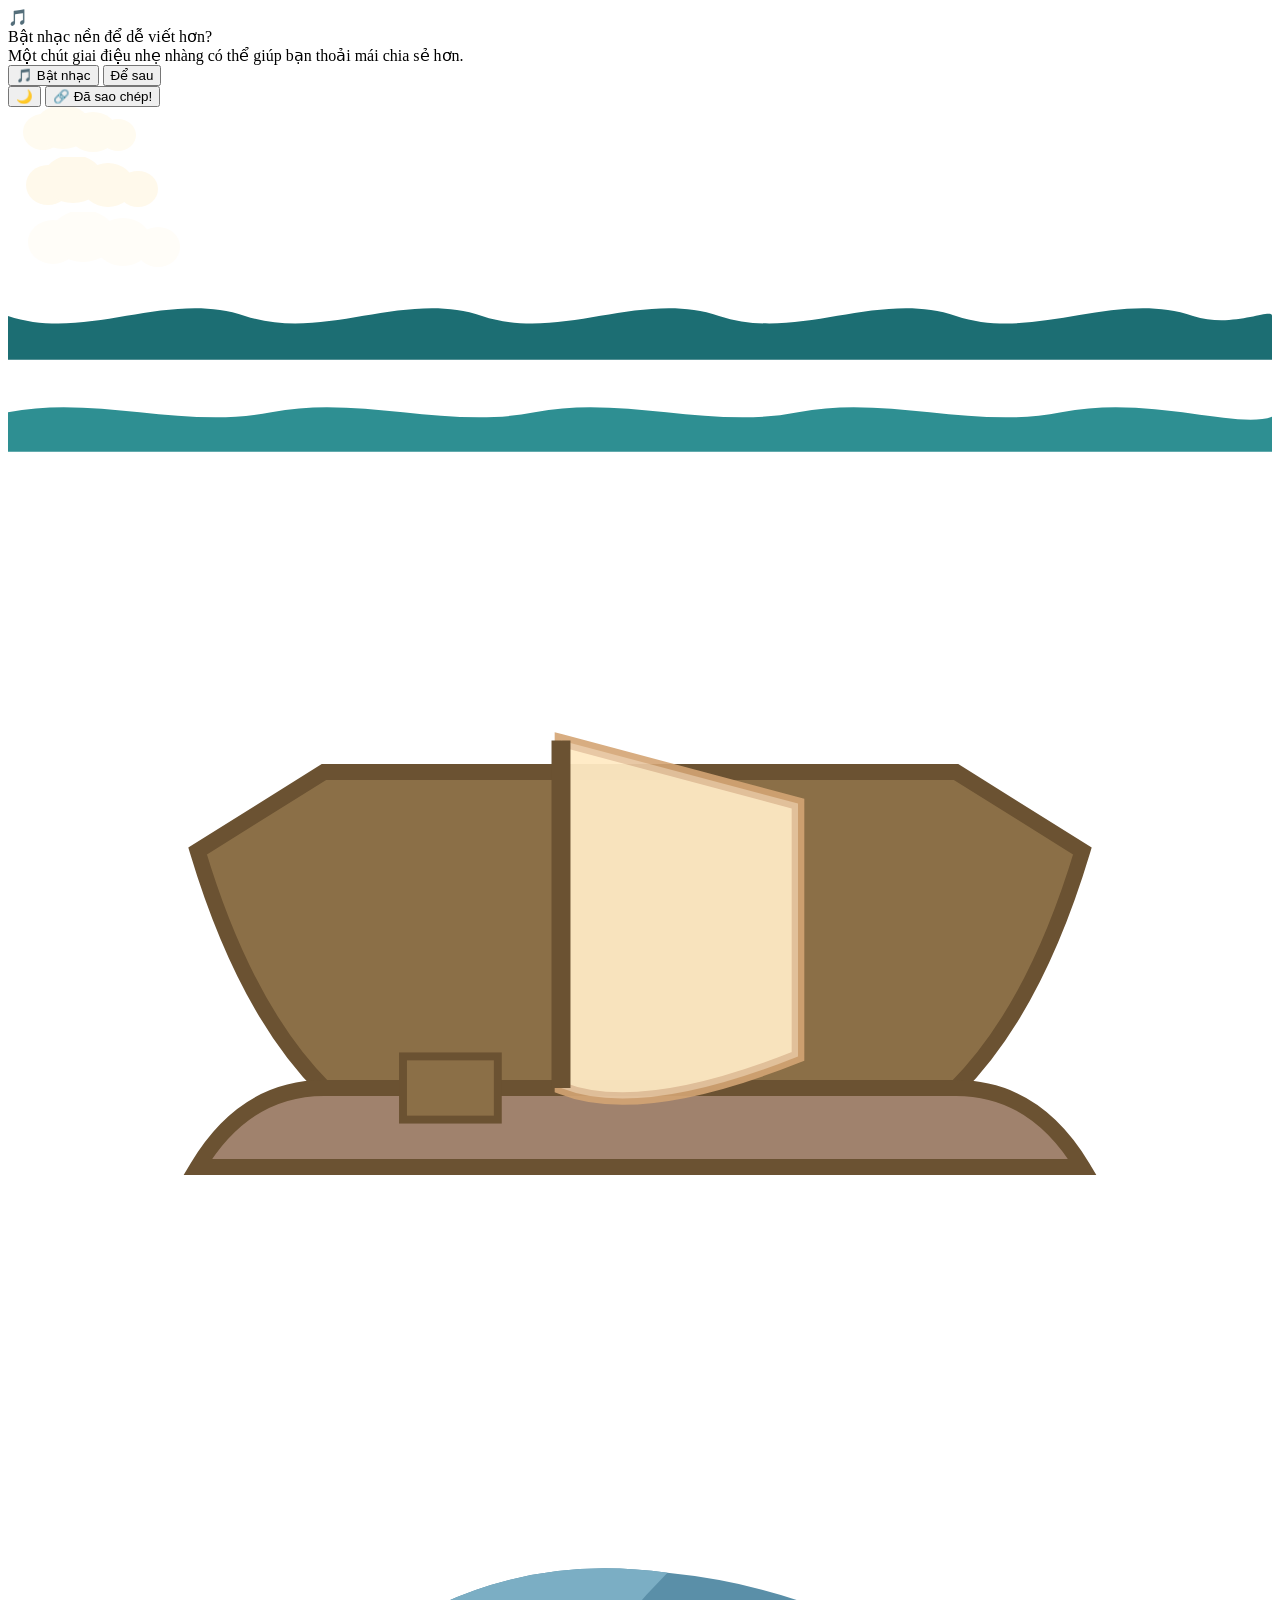
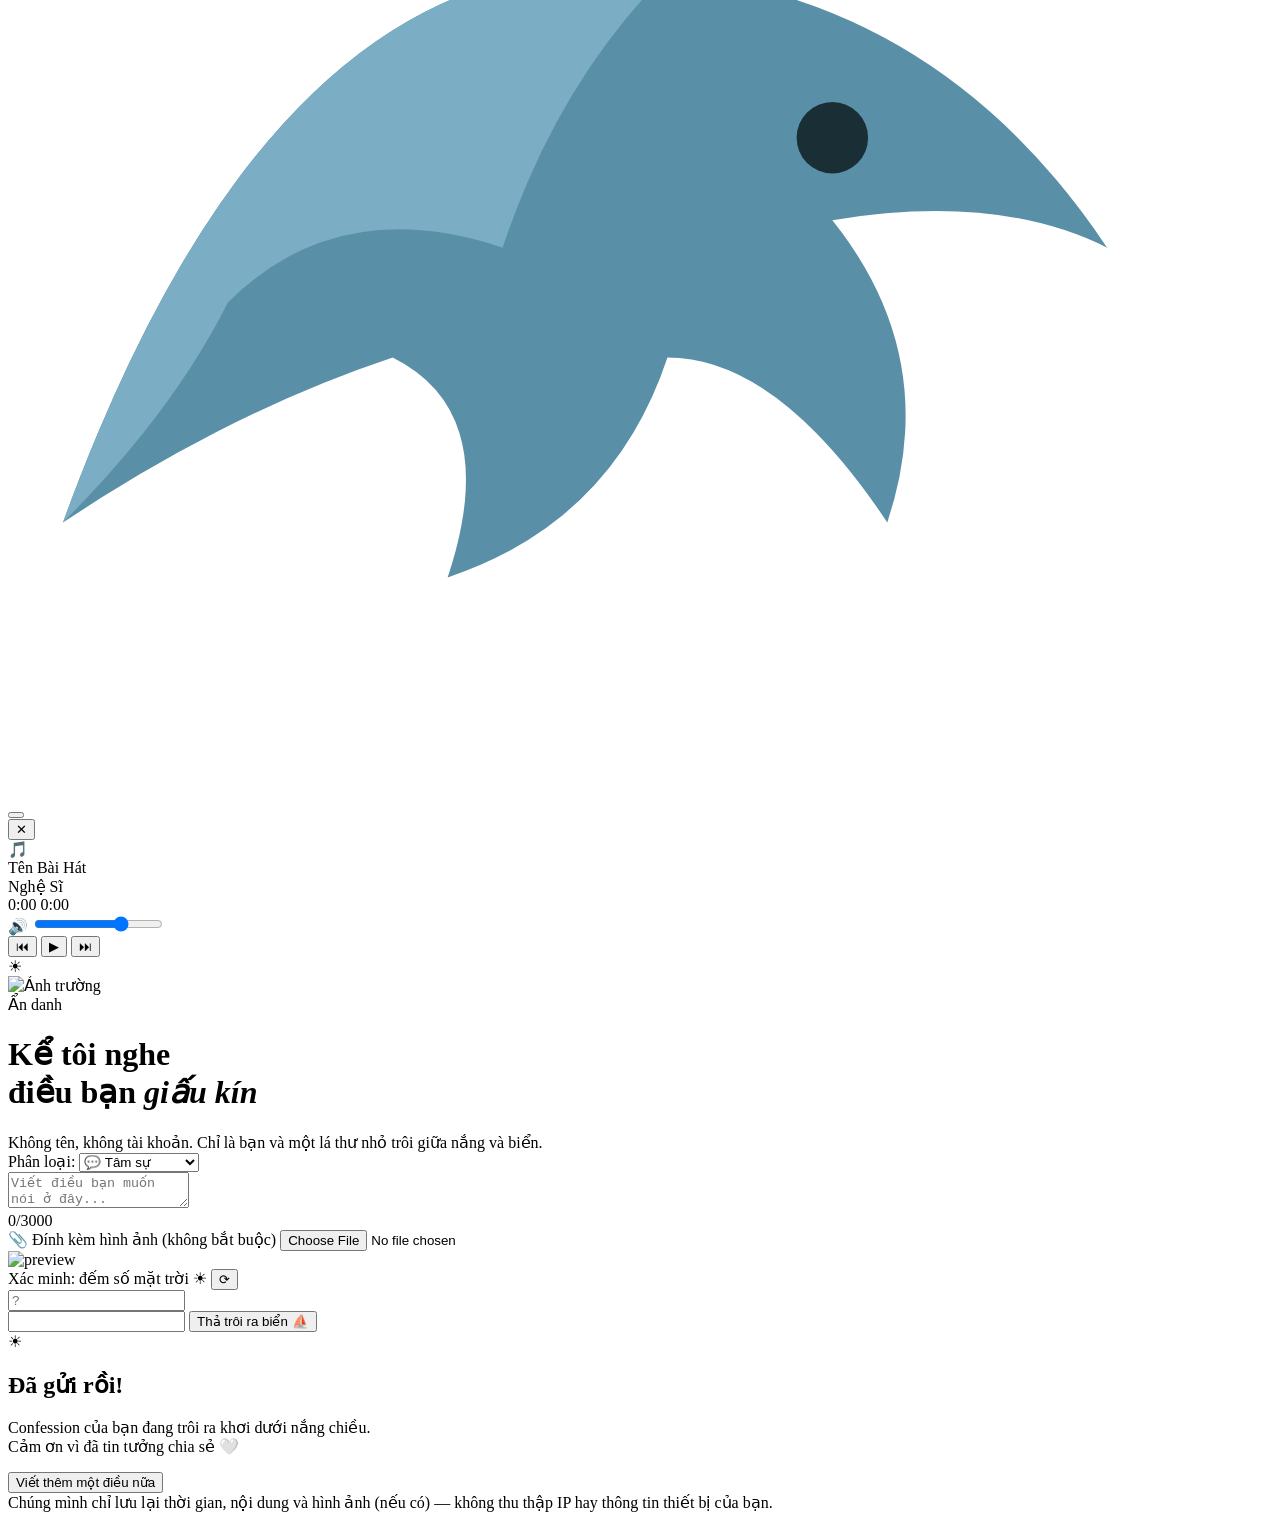
==== index-1.html @ 6286926e "Add files via upload" ====
<!DOCTYPE html>
<html lang="vi">
<head>
<meta charset="UTF-8" />
<meta name="viewport" content="width=device-width, initial-scale=1.0" />
<title>Tâm Sự Dưới Nắng — Confession Ẩn Danh</title>
<link rel="preconnect" href="https://fonts.googleapis.com">
<link rel="preconnect" href="https://fonts.gstatic.com" crossorigin>
<link href="https://fonts.googleapis.com/css2?family=Fraunces:ital,opsz,wght@0,9..144,400;0,9..144,600;0,9..144,700;1,9..144,500&family=Be+Vietnam+Pro:wght@400;500;600;700&display=swap" rel="stylesheet">
<link rel="stylesheet" href="style.css">
</head>
<body>

<div class="music-suggest-overlay" id="musicSuggestOverlay">
  <div class="music-suggest-card">
    <div class="music-suggest-icon">🎵</div>
    <div class="music-suggest-title">Bật nhạc nền để dễ viết hơn?</div>
    <div class="music-suggest-text">Một chút giai điệu nhẹ nhàng có thể giúp bạn thoải mái chia sẻ hơn.</div>
    <div class="music-suggest-actions">
      <button type="button" id="musicSuggestYes" class="music-suggest-btn primary">🎵 Bật nhạc</button>
      <button type="button" id="musicSuggestNo" class="music-suggest-btn">Để sau</button>
    </div>
  </div>
</div>

<div class="top-toolbar">
  <button class="toolbar-btn" id="darkModeBtn" title="Chế độ tối/sáng">🌙</button>
  <button class="toolbar-btn" id="shareBtn" title="Chia sẻ trang">
    🔗
    <span class="copied-badge" id="copiedBadge">Đã sao chép!</span>
  </button>
</div>

<div class="sky" id="sky"></div>
<div class="rays"></div>
<div class="holo-sweep"></div>
<div class="encourage-toast" id="encourageToast"></div>
<div class="sun"></div>
<div class="horizon-glow"></div>

<!-- Mây trôi -->
<div class="cloud cloud-back" style="top: 15%; width: 140px; height: 50px;">
  <svg viewBox="0 0 140 50" xmlns="http://www.w3.org/2000/svg" preserveAspectRatio="xMidYMid meet">
    <ellipse cx="35" cy="25" rx="20" ry="18" fill="#FFFBF0"/>
    <ellipse cx="55" cy="20" rx="28" ry="22" fill="#FFFBF0"/>
    <ellipse cx="85" cy="25" rx="24" ry="20" fill="#FFFBF0"/>
    <ellipse cx="110" cy="28" rx="18" ry="16" fill="#FFFBF0"/>
  </svg>
</div>

<div class="cloud cloud-mid" style="top: 28%; width: 160px; height: 55px;">
  <svg viewBox="0 0 160 55" xmlns="http://www.w3.org/2000/svg" preserveAspectRatio="xMidYMid meet">
    <ellipse cx="40" cy="28" rx="22" ry="20" fill="#FFF9EB"/>
    <ellipse cx="65" cy="22" rx="30" ry="24" fill="#FFF9EB"/>
    <ellipse cx="100" cy="28" rx="26" ry="22" fill="#FFF9EB"/>
    <ellipse cx="130" cy="32" rx="20" ry="18" fill="#FFF9EB"/>
  </svg>
</div>

<div class="cloud cloud-front" style="top: 40%; width: 180px; height: 60px;">
  <svg viewBox="0 0 180 60" xmlns="http://www.w3.org/2000/svg" preserveAspectRatio="xMidYMid meet">
    <ellipse cx="45" cy="30" rx="25" ry="22" fill="#FFFDF8"/>
    <ellipse cx="75" cy="24" rx="32" ry="26" fill="#FFFDF8"/>
    <ellipse cx="115" cy="30" rx="28" ry="24" fill="#FFFDF8"/>
    <ellipse cx="150" cy="35" rx="22" ry="20" fill="#FFFDF8"/>
  </svg>
</div>

<div class="sea-wrap">
  <div class="sea-base"></div>
  <div class="wave wave-back">
    <svg viewBox="0 0 2880 200" preserveAspectRatio="none" xmlns="http://www.w3.org/2000/svg">
      <path d="M0,100 C180,160 360,40 540,100 C720,160 900,40 1080,100 C1260,160 1440,40 1620,100 C1800,160 1980,40 2160,100 C2340,160 2520,40 2700,100 C2790,130 2880,80 2880,100 L2880,200 L0,200 Z" fill="#1C6E73"/>
    </svg>
  </div>
  <div class="wave wave-mid">
    <svg viewBox="0 0 2880 200" preserveAspectRatio="none" xmlns="http://www.w3.org/2000/svg">
      <path d="M0,110 C200,70 400,150 600,110 C800,70 1000,150 1200,110 C1400,70 1600,150 1800,110 C2000,70 2200,150 2400,110 C2600,70 2800,150 2880,120 L2880,200 L0,200 Z" fill="#2E8F92"/>
    </svg>
  </div>
  <div class="reflection"></div>
</div>

<div class="boat">
  <svg viewBox="0 0 80 60" xmlns="http://www.w3.org/2000/svg" preserveAspectRatio="xMidYMid meet">
    <path d="M 20 40 Q 15 35 12 25 L 20 20 L 60 20 L 68 25 Q 65 35 60 40 Z" fill="#8B6F47" stroke="#6B5232" stroke-width="1"/>
    <path d="M 20 40 Q 15 40 12 45 L 68 45 Q 65 40 60 40 Z" fill="#A0826D" stroke="#6B5232" stroke-width="1"/>
    <path d="M 35 18 L 50 22 L 50 38 Q 40 42 35 40 Z" fill="#FFE5B4" stroke="#D4A574" stroke-width="0.8" opacity="0.9"/>
    <path d="M 35 18 L 50 22 L 50 38 Q 40 42 35 40 Z" fill="#FFF0D9" stroke="none" opacity="0.4"/>
    <line x1="35" y1="18" x2="35" y2="40" stroke="#6B5232" stroke-width="1.2"/>
    <rect x="25" y="38" width="6" height="4" fill="#8B6F47" stroke="#6B5232" stroke-width="0.5"/>
  </svg>
</div>

<div class="dolphin">
  <svg viewBox="0 0 46 36" xmlns="http://www.w3.org/2000/svg">
    <path d="M2,26 Q10,4 24,6 Q34,7 40,16 Q36,14 30,15 Q34,20 32,26 Q28,20 24,20 Q22,26 16,28 Q18,22 14,20 Q8,22 2,26 Z" fill="#5A8FA8"/>
    <path d="M2,26 Q10,4 24,6 Q20,10 18,16 Q12,14 8,18 Q6,22 2,26 Z" fill="#7BAEC4"/>
    <circle cx="30" cy="12" r="1.3" fill="#1A2E36"/>
  </svg>
</div>

<button class="music-btn" id="musicBtn" title="Mở trình phát nhạc"></button>
<audio id="bgMusic" preload="none"></audio>

<!-- Player Modal (Nhạc) -->
<div class="player-modal" id="playerModal">
  <div class="player-card">
    <button class="player-close" id="playerClose">✕</button>
    <div class="album-art" id="albumArt">
      <span>🎵</span>
    </div>

    <div class="player-title" id="playerTitle">Tên Bài Hát</div>
    <div class="player-artist" id="playerArtist">Nghệ Sĩ</div>

    <div class="progress-bar" id="progressBar">
      <div class="progress-fill" id="progressFill"></div>
    </div>
    <div class="progress-time">
      <span id="currentTime">0:00</span>
      <span id="duration">0:00</span>
    </div>

    <div class="volume-control">
      <span class="volume-icon">🔊</span>
      <input type="range" class="volume-slider" id="volumeSlider" min="0" max="100" value="70" />
    </div>

    <div class="player-controls">
      <button class="player-btn" id="prevBtn" title="Bài trước">⏮</button>
      <button class="player-btn play-pause" id="playPauseBtn" title="Phát/Tạm dừng">▶</button>
      <button class="player-btn" id="nextBtn" title="Bài sau">⏭</button>
    </div>
  </div>
</div>

<div class="stack">
  <div class="card" id="card">
    <div class="seal">☀</div>
    <div id="formView">
      <div class="school-banner" id="schoolBanner">
        <img id="schoolBannerImg" src="school-banner.jpg" alt="Ảnh trường" />
      </div>

      <div class="eyebrow">Ẩn danh</div>
      <h1>Kể tôi nghe<br>điều bạn <em>giấu kín</em></h1>
      <div class="subtitle">Không tên, không tài khoản. Chỉ là bạn và một lá thư nhỏ trôi giữa nắng và biển.</div>

      <!-- Mục Phân Loại -->
      <div class="category-row">
        <label for="categorySelect" class="category-label">Phân loại:</label>
        <select id="categorySelect" class="category-select">
          <option value="Tâm sự">💬 Tâm sự</option>
          <option value="Tình cảm">❤️ Tình cảm</option>
          <option value="Học tập">📚 Học tập</option>
          <option value="Góc ẩn danh">🕵️ Góc ẩn danh</option>
          <option value="Khác">✨ Khác</option>
        </select>
      </div>

      <textarea id="content" placeholder="Viết điều bạn muốn nói ở đây..." maxlength="3000"></textarea>
      <div class="char-counter" id="charCounter">0/3000</div>

      <div class="file-row">
        <label class="file-label" for="imageInput">
          📎 <span id="fileLabelText">Đính kèm hình ảnh (không bắt buộc)</span>
        </label>
        <input type="file" id="imageInput" accept="image/*" />
        <div class="polaroid" id="polaroid"><img id="preview" alt="preview" /></div>
      </div>

      <div class="captcha-row">
        <div class="captcha-label">
          <span>Xác minh: đếm số mặt trời ☀</span>
          <button type="button" class="captcha-refresh" id="captchaRefresh" title="Đổi câu hỏi khác">⟳</button>
        </div>
        <div class="captcha-challenge">
          <div class="captcha-suns" id="captchaSuns"></div>
          <input type="text" inputmode="numeric" class="captcha-input" id="captchaInput" placeholder="?" maxlength="2" />
        </div>
      </div>

      <input type="text" class="honeypot" id="website" name="website" tabindex="-1" autocomplete="off" />

      <button class="submit" id="submitBtn"><span id="submitBtnText">Thả trôi ra biển ⛵</span></button>
      <div class="status" id="status"></div>
    </div>

    <div class="success-view" id="successView">
      <div class="glow-circle">☀</div>
      <h2>Đã gửi rồi!</h2>
      <p>Confession của bạn đang trôi ra khơi dưới nắng chiều.<br>Cảm ơn vì đã tin tưởng chia sẻ 🤍</p>
      <button id="againBtn">Viết thêm một điều nữa</button>
    </div>

    <div class="note">
      Chúng mình chỉ lưu lại thời gian, nội dung và hình ảnh (nếu có) — không thu thập IP hay thông tin thiết bị của bạn.
    </div>
  </div>
</div>

<script src="script.js" defer></script>

</body>
  </html>
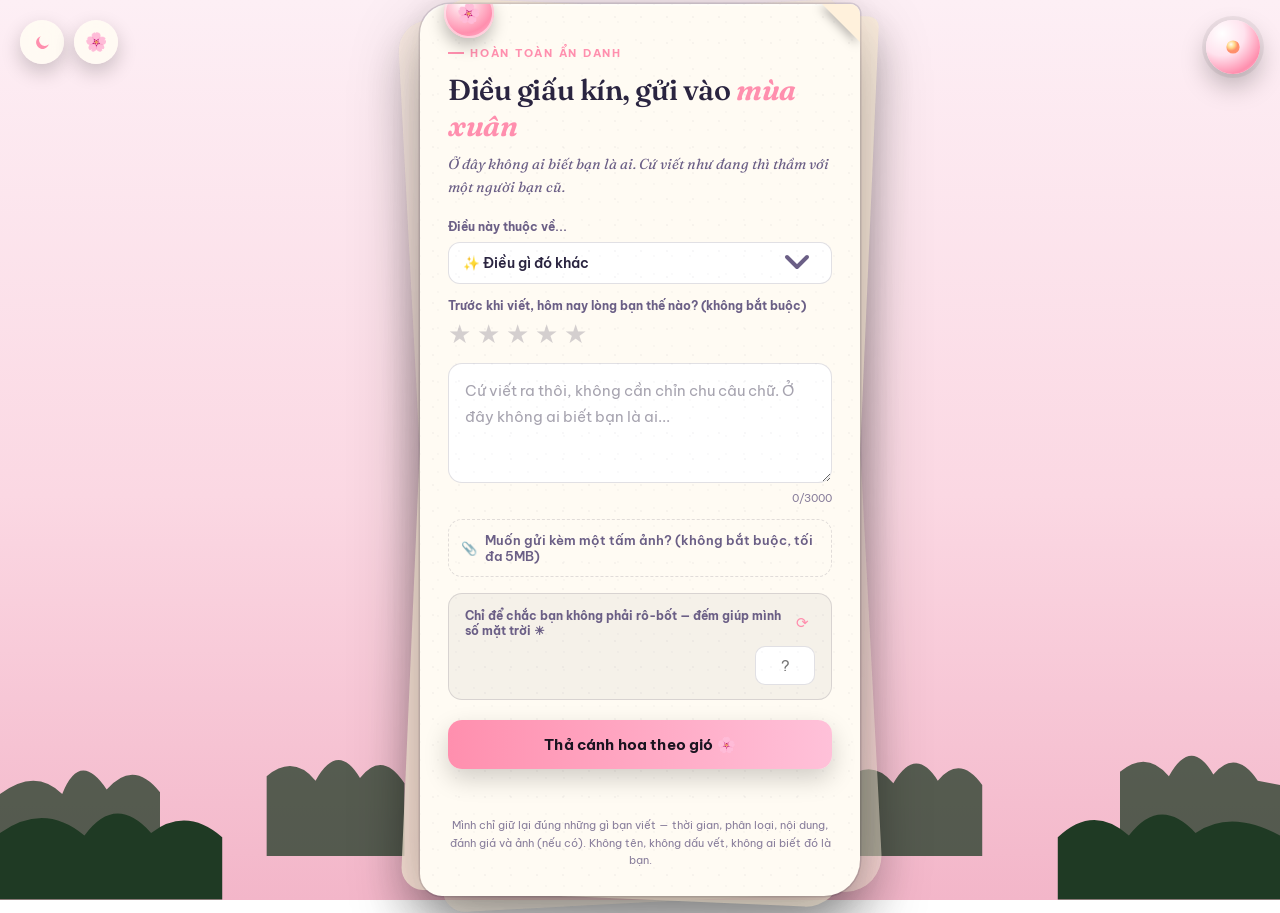
==== commit 5068317c: "Add files via upload" ====
--- a/index-1.html
+++ b/index-1.html
@@ -3,176 +3,154 @@
 <head>
 <meta charset="UTF-8" />
 <meta name="viewport" content="width=device-width, initial-scale=1.0" />
-<title>Tâm Sự Dưới Nắng — Confession Ẩn Danh</title>
+<title>Bốn Mùa Tâm Sự — Confession Ẩn Danh</title>
 <link rel="preconnect" href="https://fonts.googleapis.com">
 <link rel="preconnect" href="https://fonts.gstatic.com" crossorigin>
 <link href="https://fonts.googleapis.com/css2?family=Fraunces:ital,opsz,wght@0,9..144,400;0,9..144,600;0,9..144,700;1,9..144,500&family=Be+Vietnam+Pro:wght@400;500;600;700&display=swap" rel="stylesheet">
+<link rel="icon" href="data:image/svg+xml,%3Csvg xmlns='http://www.w3.org/2000/svg' viewBox='0 0 100 100'%3E%3Ccircle cx='50' cy='50' r='34' fill='%23FFB6C8'/%3E%3C/svg%3E" />
 <link rel="stylesheet" href="style.css">
 </head>
-<body>
+<body class="season-spring">
 
-<div class="music-suggest-overlay" id="musicSuggestOverlay">
-  <div class="music-suggest-card">
-    <div class="music-suggest-icon">🎵</div>
-    <div class="music-suggest-title">Bật nhạc nền để dễ viết hơn?</div>
-    <div class="music-suggest-text">Một chút giai điệu nhẹ nhàng có thể giúp bạn thoải mái chia sẻ hơn.</div>
-    <div class="music-suggest-actions">
-      <button type="button" id="musicSuggestYes" class="music-suggest-btn primary">🎵 Bật nhạc</button>
-      <button type="button" id="musicSuggestNo" class="music-suggest-btn">Để sau</button>
+<div class="scene-fade" id="sceneFade"></div>
+
+<div class="top-toolbar">
+  <button class="toolbar-btn" id="darkModeBtn" title="Chế độ tối/sáng">
+    <svg id="darkModeIcon" viewBox="0 0 24 24" width="19" height="19" fill="none">
+      <path d="M20 14.2A8.2 8.2 0 1 1 9.8 4 6.6 6.6 0 0 0 20 14.2Z" fill="currentColor"/>
+    </svg>
+  </button>
+  <button class="toolbar-btn" id="seasonBtn" title="Đổi mùa">
+    <span id="seasonBtnIcon">🌸</span>
+  </button>
+</div>
+
+<div class="sky" id="sky"></div>
+<div class="sky-glow"></div>
+
+<div class="trees">
+  <svg class="tree-back" viewBox="0 0 1440 160" preserveAspectRatio="none" xmlns="http://www.w3.org/2000/svg">
+    <path d="M0,160 L0,90 Q40,60 70,90 Q90,40 120,85 Q150,50 180,88 L180,160 Z"/>
+    <path d="M300,160 L300,70 Q330,45 355,75 Q380,30 405,72 Q430,40 455,78 L455,160 Z"/>
+    <path d="M950,160 L950,75 Q980,48 1005,78 Q1030,35 1055,75 Q1080,45 1105,80 L1105,160 Z"/>
+    <path d="M1260,160 L1260,65 Q1290,40 1315,70 Q1340,25 1365,68 Q1390,38 1415,75 L1440,80 L1440,160 Z"/>
+  </svg>
+  <svg class="tree-front" viewBox="0 0 1440 130" preserveAspectRatio="none" xmlns="http://www.w3.org/2000/svg">
+    <path d="M0,130 L0,55 Q50,20 95,58 Q130,10 170,55 Q210,25 250,60 L250,130 Z"/>
+    <path d="M1190,130 L1190,60 Q1230,22 1270,58 Q1305,12 1345,55 Q1385,28 1440,58 L1440,130 Z"/>
+  </svg>
+  <div class="snow-cap"></div>
+</div>
+
+<!-- Popup chọn mùa -->
+<div class="season-overlay" id="seasonOverlay">
+  <div class="season-card">
+    <button type="button" class="season-close" id="seasonClose">✕</button>
+    <div class="season-title">Bạn muốn tâm sự trong khung cảnh mùa nào?</div>
+    <div class="season-grid">
+      <button type="button" class="season-option" data-season="spring">
+        <span class="season-option-emoji">🌸</span>
+        <span class="season-option-name">Xuân</span>
+      </button>
+      <button type="button" class="season-option" data-season="summer">
+        <span class="season-option-emoji">☀️</span>
+        <span class="season-option-name">Hạ</span>
+      </button>
+      <button type="button" class="season-option" data-season="fall">
+        <span class="season-option-emoji">🍂</span>
+        <span class="season-option-name">Thu</span>
+      </button>
+      <button type="button" class="season-option" data-season="winter">
+        <span class="season-option-emoji">❄️</span>
+        <span class="season-option-name">Đông</span>
+      </button>
     </div>
   </div>
 </div>
 
-<div class="top-toolbar">
-  <button class="toolbar-btn" id="darkModeBtn" title="Chế độ tối/sáng">🌙</button>
-  <button class="toolbar-btn" id="shareBtn" title="Chia sẻ trang">
-    🔗
-    <span class="copied-badge" id="copiedBadge">Đã sao chép!</span>
-  </button>
-</div>
-
-<div class="sky" id="sky"></div>
-<div class="rays"></div>
-<div class="holo-sweep"></div>
-<div class="encourage-toast" id="encourageToast"></div>
-<div class="sun"></div>
-<div class="horizon-glow"></div>
-
-<!-- Mây trôi -->
-<div class="cloud cloud-back" style="top: 15%; width: 140px; height: 50px;">
-  <svg viewBox="0 0 140 50" xmlns="http://www.w3.org/2000/svg" preserveAspectRatio="xMidYMid meet">
-    <ellipse cx="35" cy="25" rx="20" ry="18" fill="#FFFBF0"/>
-    <ellipse cx="55" cy="20" rx="28" ry="22" fill="#FFFBF0"/>
-    <ellipse cx="85" cy="25" rx="24" ry="20" fill="#FFFBF0"/>
-    <ellipse cx="110" cy="28" rx="18" ry="16" fill="#FFFBF0"/>
+<button class="music-btn" id="musicBtn" title="Mở nhạc nền">
+  <svg viewBox="0 0 40 40" width="24" height="24" class="music-btn-icon">
+    <defs>
+      <radialGradient id="musicGrad" cx="35%" cy="30%">
+        <stop offset="0%" stop-color="#FFFDF6"/>
+        <stop offset="55%" stop-color="#FFD98A"/>
+        <stop offset="100%" stop-color="#FF8F6B"/>
+      </radialGradient>
+    </defs>
+    <circle cx="20" cy="20" r="11" fill="url(#musicGrad)"/>
   </svg>
-</div>
-
-<div class="cloud cloud-mid" style="top: 28%; width: 160px; height: 55px;">
-  <svg viewBox="0 0 160 55" xmlns="http://www.w3.org/2000/svg" preserveAspectRatio="xMidYMid meet">
-    <ellipse cx="40" cy="28" rx="22" ry="20" fill="#FFF9EB"/>
-    <ellipse cx="65" cy="22" rx="30" ry="24" fill="#FFF9EB"/>
-    <ellipse cx="100" cy="28" rx="26" ry="22" fill="#FFF9EB"/>
-    <ellipse cx="130" cy="32" rx="20" ry="18" fill="#FFF9EB"/>
-  </svg>
-</div>
-
-<div class="cloud cloud-front" style="top: 40%; width: 180px; height: 60px;">
-  <svg viewBox="0 0 180 60" xmlns="http://www.w3.org/2000/svg" preserveAspectRatio="xMidYMid meet">
-    <ellipse cx="45" cy="30" rx="25" ry="22" fill="#FFFDF8"/>
-    <ellipse cx="75" cy="24" rx="32" ry="26" fill="#FFFDF8"/>
-    <ellipse cx="115" cy="30" rx="28" ry="24" fill="#FFFDF8"/>
-    <ellipse cx="150" cy="35" rx="22" ry="20" fill="#FFFDF8"/>
-  </svg>
-</div>
-
-<div class="sea-wrap">
-  <div class="sea-base"></div>
-  <div class="wave wave-back">
-    <svg viewBox="0 0 2880 200" preserveAspectRatio="none" xmlns="http://www.w3.org/2000/svg">
-      <path d="M0,100 C180,160 360,40 540,100 C720,160 900,40 1080,100 C1260,160 1440,40 1620,100 C1800,160 1980,40 2160,100 C2340,160 2520,40 2700,100 C2790,130 2880,80 2880,100 L2880,200 L0,200 Z" fill="#1C6E73"/>
-    </svg>
-  </div>
-  <div class="wave wave-mid">
-    <svg viewBox="0 0 2880 200" preserveAspectRatio="none" xmlns="http://www.w3.org/2000/svg">
-      <path d="M0,110 C200,70 400,150 600,110 C800,70 1000,150 1200,110 C1400,70 1600,150 1800,110 C2000,70 2200,150 2400,110 C2600,70 2800,150 2880,120 L2880,200 L0,200 Z" fill="#2E8F92"/>
-    </svg>
-  </div>
-  <div class="reflection"></div>
-</div>
-
-<div class="boat">
-  <svg viewBox="0 0 80 60" xmlns="http://www.w3.org/2000/svg" preserveAspectRatio="xMidYMid meet">
-    <path d="M 20 40 Q 15 35 12 25 L 20 20 L 60 20 L 68 25 Q 65 35 60 40 Z" fill="#8B6F47" stroke="#6B5232" stroke-width="1"/>
-    <path d="M 20 40 Q 15 40 12 45 L 68 45 Q 65 40 60 40 Z" fill="#A0826D" stroke="#6B5232" stroke-width="1"/>
-    <path d="M 35 18 L 50 22 L 50 38 Q 40 42 35 40 Z" fill="#FFE5B4" stroke="#D4A574" stroke-width="0.8" opacity="0.9"/>
-    <path d="M 35 18 L 50 22 L 50 38 Q 40 42 35 40 Z" fill="#FFF0D9" stroke="none" opacity="0.4"/>
-    <line x1="35" y1="18" x2="35" y2="40" stroke="#6B5232" stroke-width="1.2"/>
-    <rect x="25" y="38" width="6" height="4" fill="#8B6F47" stroke="#6B5232" stroke-width="0.5"/>
-  </svg>
-</div>
-
-<div class="dolphin">
-  <svg viewBox="0 0 46 36" xmlns="http://www.w3.org/2000/svg">
-    <path d="M2,26 Q10,4 24,6 Q34,7 40,16 Q36,14 30,15 Q34,20 32,26 Q28,20 24,20 Q22,26 16,28 Q18,22 14,20 Q8,22 2,26 Z" fill="#5A8FA8"/>
-    <path d="M2,26 Q10,4 24,6 Q20,10 18,16 Q12,14 8,18 Q6,22 2,26 Z" fill="#7BAEC4"/>
-    <circle cx="30" cy="12" r="1.3" fill="#1A2E36"/>
-  </svg>
-</div>
-
-<button class="music-btn" id="musicBtn" title="Mở trình phát nhạc"></button>
+</button>
 <audio id="bgMusic" preload="none"></audio>
 
-<!-- Player Modal (Nhạc) -->
-<div class="player-modal" id="playerModal">
+<div class="player-overlay" id="playerOverlay">
   <div class="player-card">
-    <button class="player-close" id="playerClose">✕</button>
-    <div class="album-art" id="albumArt">
-      <span>🎵</span>
+    <button type="button" class="player-close" id="playerClose">✕</button>
+    <div class="player-art" id="playerArt">🎵</div>
+    <div class="player-title" id="playerTitle">Tên bài hát</div>
+    <div class="player-artist" id="playerArtist">Nghệ sĩ</div>
+    <div class="player-controls">
+      <button type="button" class="player-btn" id="prevBtn" title="Bài trước">⏮</button>
+      <button type="button" class="player-btn play-pause" id="playPauseBtn" title="Phát/Tạm dừng">▶</button>
+      <button type="button" class="player-btn" id="nextBtn" title="Bài sau">⏭</button>
+    </div>
+    <div class="volume-row">
+      <span class="volume-icon">🔉</span>
+      <input type="range" class="volume-slider" id="volumeSlider" min="0" max="100" value="60" />
     </div>
 
-    <div class="player-title" id="playerTitle">Tên Bài Hát</div>
-    <div class="player-artist" id="playerArtist">Nghệ Sĩ</div>
-
-    <div class="progress-bar" id="progressBar">
-      <div class="progress-fill" id="progressFill"></div>
-    </div>
-    <div class="progress-time">
-      <span id="currentTime">0:00</span>
-      <span id="duration">0:00</span>
-    </div>
-
-    <div class="volume-control">
-      <span class="volume-icon">🔊</span>
-      <input type="range" class="volume-slider" id="volumeSlider" min="0" max="100" value="70" />
-    </div>
-
-    <div class="player-controls">
-      <button class="player-btn" id="prevBtn" title="Bài trước">⏮</button>
-      <button class="player-btn play-pause" id="playPauseBtn" title="Phát/Tạm dừng">▶</button>
-      <button class="player-btn" id="nextBtn" title="Bài sau">⏭</button>
-    </div>
+    <div class="playlist-heading" id="playlistHeading">Playlist mùa xuân</div>
+    <div class="playlist-list" id="playlistList"></div>
   </div>
 </div>
 
 <div class="stack">
   <div class="card" id="card">
-    <div class="seal">☀</div>
+    <div class="seal" id="cardSeal">🌸</div>
     <div id="formView">
-      <div class="school-banner" id="schoolBanner">
-        <img id="schoolBannerImg" src="school-banner.jpg" alt="Ảnh trường" />
-      </div>
+      <div class="eyebrow">Hoàn toàn ẩn danh</div>
+      <h1 id="cardTitle">Điều giấu kín, gửi vào <em>mùa xuân</em></h1>
+      <div class="subtitle" id="cardSubtitle">Ở đây không ai biết bạn là ai. Cứ viết như đang thì thầm với một người bạn cũ.</div>
 
-      <div class="eyebrow">Ẩn danh</div>
-      <h1>Kể tôi nghe<br>điều bạn <em>giấu kín</em></h1>
-      <div class="subtitle">Không tên, không tài khoản. Chỉ là bạn và một lá thư nhỏ trôi giữa nắng và biển.</div>
-
-      <!-- Mục Phân Loại -->
-      <div class="category-row">
-        <label for="categorySelect" class="category-label">Phân loại:</label>
+      <div class="category-block">
+        <div class="category-label">Điều này thuộc về...</div>
         <select id="categorySelect" class="category-select">
-          <option value="Tâm sự">💬 Tâm sự</option>
-          <option value="Tình cảm">❤️ Tình cảm</option>
+          <option value="Tình yêu">💕 Tình yêu</option>
           <option value="Học tập">📚 Học tập</option>
-          <option value="Góc ẩn danh">🕵️ Góc ẩn danh</option>
-          <option value="Khác">✨ Khác</option>
+          <option value="Gia đình">👨‍👩‍👧 Gia đình</option>
+          <option value="Bạn bè">🤝 Bạn bè</option>
+          <option value="Cuộc sống">🌱 Cuộc sống</option>
+          <option value="Khác" selected>✨ Điều gì đó khác</option>
         </select>
       </div>
 
-      <textarea id="content" placeholder="Viết điều bạn muốn nói ở đây..." maxlength="3000"></textarea>
+      <div class="rating-block">
+        <div class="rating-label">Trước khi viết, hôm nay lòng bạn thế nào? (không bắt buộc)</div>
+        <div class="rating-stars" id="ratingStars">
+          <button type="button" class="rating-star" data-value="1">★</button>
+          <button type="button" class="rating-star" data-value="2">★</button>
+          <button type="button" class="rating-star" data-value="3">★</button>
+          <button type="button" class="rating-star" data-value="4">★</button>
+          <button type="button" class="rating-star" data-value="5">★</button>
+        </div>
+      </div>
+
+      <textarea id="content" placeholder="Cứ viết ra thôi, không cần chỉn chu câu chữ. Ở đây không ai biết bạn là ai..." maxlength="3000"></textarea>
       <div class="char-counter" id="charCounter">0/3000</div>
 
       <div class="file-row">
         <label class="file-label" for="imageInput">
-          📎 <span id="fileLabelText">Đính kèm hình ảnh (không bắt buộc)</span>
+          📎 <span id="fileLabelText">Muốn gửi kèm một tấm ảnh? (không bắt buộc, tối đa 5MB)</span>
         </label>
         <input type="file" id="imageInput" accept="image/*" />
-        <div class="polaroid" id="polaroid"><img id="preview" alt="preview" /></div>
+        <div class="polaroid" id="polaroid">
+          <button type="button" class="polaroid-remove" id="removeImageBtn" title="Bỏ ảnh này">✕</button>
+          <img id="preview" alt="preview" />
+        </div>
       </div>
 
       <div class="captcha-row">
         <div class="captcha-label">
-          <span>Xác minh: đếm số mặt trời ☀</span>
+          <span>Chỉ để chắc bạn không phải rô-bốt — đếm giúp mình số mặt trời ☀</span>
           <button type="button" class="captcha-refresh" id="captchaRefresh" title="Đổi câu hỏi khác">⟳</button>
         </div>
         <div class="captcha-challenge">
@@ -183,25 +161,24 @@
 
       <input type="text" class="honeypot" id="website" name="website" tabindex="-1" autocomplete="off" />
 
-      <button class="submit" id="submitBtn"><span id="submitBtnText">Thả trôi ra biển ⛵</span></button>
+      <button class="submit" id="submitBtn"><span id="submitBtnText">Thả cánh hoa theo gió 🌸</span></button>
       <div class="status" id="status"></div>
     </div>
 
     <div class="success-view" id="successView">
-      <div class="glow-circle">☀</div>
-      <h2>Đã gửi rồi!</h2>
-      <p>Confession của bạn đang trôi ra khơi dưới nắng chiều.<br>Cảm ơn vì đã tin tưởng chia sẻ 🤍</p>
-      <button id="againBtn">Viết thêm một điều nữa</button>
+      <div id="sparkBurst" style="position:relative;"></div>
+      <div class="glow-circle" id="successIcon">🌸</div>
+      <h2>Gửi rồi nhé!</h2>
+      <p id="successText">Lời bạn vừa gửi đã theo cánh hoa xuân bay xa.<br>Cảm ơn vì đã tin tưởng mình 🤍</p>
+      <button id="againBtn">Mình muốn tâm sự thêm</button>
     </div>
 
     <div class="note">
-      Chúng mình chỉ lưu lại thời gian, nội dung và hình ảnh (nếu có) — không thu thập IP hay thông tin thiết bị của bạn.
+      Mình chỉ giữ lại đúng những gì bạn viết — thời gian, phân loại, nội dung, đánh giá và ảnh (nếu có). Không tên, không dấu vết, không ai biết đó là bạn.
     </div>
   </div>
 </div>
 
 <script src="script.js" defer></script>
-
 </body>
-  </html>
-  
+</html>
--- a/style.css
+++ b/style.css
@@ -0,0 +1,614 @@
+:root{
+  /* Card & chữ — mặc định sáng, dùng chung cho mọi mùa */
+  --ink:         #2A2440;
+  --ink-soft:    #6B5F86;
+  --card-bg:     #FFFBF3;
+  --card-bg2:    #FFF1DC;
+  --card-border: rgba(42,36,64,0.14);
+  --ink-faded:   rgba(42,36,64,0.42);
+  --input-bg:    #FFFFFF;
+  --panel-bg:    rgba(255,251,243,0.95);
+  --star-empty:  rgba(42,36,64,0.2);
+  --glow:        #FFD98A;
+}
+
+body.dark-mode{
+  --ink:         #F1ECFF;
+  --ink-soft:    #C2B8DD;
+  --card-bg:     #2A2244;
+  --card-bg2:    #332A52;
+  --card-border: rgba(227,184,255,0.2);
+  --ink-faded:   rgba(241,236,255,0.4);
+  --input-bg:    #1F1936;
+  --panel-bg:    rgba(42,34,68,0.9);
+  --star-empty:  rgba(241,236,255,0.2);
+  --glow:        #E3B8FF;
+}
+
+/* ================= 4 MÙA — bảng màu riêng từng mùa ================= */
+body.season-spring{
+  --sky-top: #FDEFF5; --sky-mid: #FBD8E3; --sky-bottom: #F3B6C9;
+  --ground: #1F3A24;
+  --accent: #FF8FAE; --accent2: #FFC1D9;
+  --glow-color: #FFE3EE;
+}
+body.season-summer{
+  --sky-top: #BEE7FF; --sky-mid: #7FCFEA; --sky-bottom: #4FB8D9;
+  --ground: #14401F;
+  --accent: #FFC845; --accent2: #FF8A3D;
+  --glow-color: #FFF6D6;
+}
+body.season-fall{
+  --sky-top: #FFE8C2; --sky-mid: #F2A65A; --sky-bottom: #C97B3D;
+  --ground: #2B1B0E;
+  --accent: #E8703A; --accent2: #A8443A;
+  --glow-color: #FFDCA8;
+}
+body.season-winter{
+  --sky-top: #E8F1FB; --sky-mid: #C9DCEC; --sky-bottom: #9FB8D2;
+  --ground: #16202E;
+  --accent: #6FB3E0; --accent2: #9FCBE8;
+  --glow-color: #F2F8FF;
+}
+
+*{ box-sizing:border-box; }
+html,body{ height:100%; }
+body{
+  margin:0;
+  min-height:100vh;
+  display:flex;
+  align-items:center;
+  justify-content:center;
+  padding:32px 20px;
+  font-family:'Be Vietnam Pro', sans-serif;
+  color:var(--ink);
+  overflow-x:hidden;
+  position:relative;
+  background: linear-gradient(180deg, var(--sky-top) 0%, var(--sky-mid) 55%, var(--sky-bottom) 100%);
+  background-attachment: fixed;
+  transition: background 0.6s ease;
+}
+
+body.dark-mode::before{
+  content:"";
+  position:fixed; inset:0;
+  background: rgba(6,6,16,0.55);
+  pointer-events:none;
+  z-index:0;
+}
+
+/* ================= BẦU TRỜI ================= */
+.sky{ position:fixed; inset:0; overflow:hidden; pointer-events:none; z-index:0; }
+
+.sky-glow{
+  position:fixed;
+  top:8vh; left:50%;
+  width:210px; height:210px;
+  margin-left:-105px;
+  border-radius:50%;
+  background: radial-gradient(circle at 38% 32%, #FFFFFF 0%, var(--glow-color) 45%, rgba(255,255,255,0) 75%);
+  box-shadow: 0 0 90px 30px rgba(255,255,255,0.2);
+  animation: glowBreathe 6s ease-in-out infinite;
+  pointer-events:none;
+  z-index:0;
+  transition: background 0.6s ease;
+}
+@keyframes glowBreathe{
+  0%,100%{ opacity:0.9; transform:scale(1); }
+  50%{ opacity:1; transform:scale(1.03); }
+}
+
+.season-particle{
+  position:absolute;
+  top:-8%;
+  font-size:16px;
+  opacity:0;
+  animation: particleFall linear infinite;
+  pointer-events:none;
+}
+@keyframes particleFall{
+  0%{ transform: translate(0,-10vh) rotate(0deg); opacity:0; }
+  8%{ opacity:0.9; }
+  92%{ opacity:0.8; }
+  100%{ transform: translate(var(--sway,40px), 110vh) rotate(var(--spin,180deg)); opacity:0; }
+}
+
+/* Tán cây / mặt đất in bóng phía dưới */
+.trees{ position:fixed; left:0; right:0; bottom:0; width:100%; pointer-events:none; z-index:1; }
+.tree-back, .tree-front{ width:100%; display:block; }
+.tree-back{ opacity:0.75; }
+.tree-front{ margin-top:-8vh; }
+.tree-back path, .tree-front path{ fill: var(--ground); transition: fill 0.6s ease; }
+
+/* Tuyết phủ nhẹ trên tán cây — chỉ hiện ở mùa đông */
+.snow-cap{ display:none; position:fixed; left:0; right:0; bottom:0; pointer-events:none; z-index:2; }
+body.season-winter .snow-cap{ display:block; }
+
+@media (prefers-reduced-motion: reduce){
+  .sky-glow, .season-particle{ animation:none !important; }
+}
+
+.season-particle.fading-out{
+  transition: opacity 0.4s ease;
+  opacity:0 !important;
+  animation-play-state: paused;
+}
+
+/* ================= HIỆU ỨNG CHUYỂN CẢNH GIỮA CÁC MÙA ================= */
+.scene-fade{
+  position:fixed; inset:0;
+  z-index:999;
+  pointer-events:none;
+  opacity:0;
+  background: radial-gradient(circle at 50% 30%, #FFFBF3 0%, #FFF3E0 60%, #FFEAD0 100%);
+  transition: opacity 0.5s ease;
+}
+.scene-fade.active{ opacity:1; }
+
+@media (prefers-reduced-motion: reduce){
+  .scene-fade{ transition:none !important; }
+}
+
+/* ================= THẺ CONFESSION (CARD) ================= */
+.stack{ position:relative; width:100%; max-width:440px; z-index:3; }
+.stack::before, .stack::after{
+  content:"";
+  position:absolute; inset:0;
+  background: var(--card-bg2);
+  border-radius: 30px 10px 36px 22px;
+  box-shadow: 0 20px 45px rgba(0,0,0,0.25);
+  pointer-events:none;
+  z-index:0;
+}
+.stack::before{ transform: rotate(-3deg) translateY(6px); opacity:0.55; }
+.stack::after{ transform: rotate(2.5deg) translateY(3px); opacity:0.8; }
+
+.card{
+  position:relative;
+  overflow:hidden;
+  z-index:1;
+  background: var(--card-bg);
+  border-radius: 30px 10px 36px 22px;
+  padding:34px 28px 26px;
+  box-shadow:
+    0 2px 0 rgba(255,255,255,0.35) inset,
+    0 30px 70px rgba(0,0,0,0.3),
+    0 0 0 1.5px var(--card-border),
+    0 0 50px rgba(0,0,0,0.06);
+  transition: transform 0.7s cubic-bezier(.34,1.56,.64,1), opacity 0.5s ease, background 0.5s ease;
+}
+.card::before{
+  content:"";
+  position:absolute; inset:0;
+  background-image:
+    radial-gradient(rgba(42,36,64,0.035) 1px, transparent 1px),
+    radial-gradient(rgba(42,36,64,0.025) 1px, transparent 1px);
+  background-size: 26px 26px, 18px 18px;
+  background-position: 0 0, 9px 9px;
+  pointer-events:none;
+}
+.card::after{
+  content:"";
+  position:absolute;
+  top:0; right:0;
+  width:0; height:0;
+  border-style:solid;
+  border-width:0 38px 38px 0;
+  border-color: transparent var(--card-bg2) transparent transparent;
+  filter: drop-shadow(-3px 3px 5px rgba(0,0,0,0.25));
+  z-index:3;
+  pointer-events:none;
+}
+.card.sending{
+  transform: translateY(-160px) scale(0.72);
+  opacity:0;
+}
+
+.seal{
+  position:absolute;
+  top:-16px; left:24px;
+  width:50px; height:50px;
+  border-radius:50%;
+  background: radial-gradient(circle at 35% 30%, #FFFFFF, var(--accent) 65%, var(--accent2) 100%);
+  box-shadow: 0 8px 16px rgba(0,0,0,0.25), inset 0 0 0 2px rgba(255,255,255,0.5);
+  display:flex; align-items:center; justify-content:center;
+  font-size:19px;
+  transform: rotate(8deg);
+  z-index:4;
+  transition: background 0.5s ease;
+}
+
+.eyebrow{
+  display:inline-flex; align-items:center; gap:6px;
+  font-size:11px; letter-spacing:0.16em; text-transform:uppercase;
+  color:var(--accent); font-weight:700; margin-bottom:12px;
+  transition: color 0.5s ease;
+}
+.eyebrow::before{ content:""; width:16px; height:1.5px; background:var(--accent); display:inline-block; }
+
+h1{
+  font-family:'Fraunces', serif;
+  font-optical-sizing: auto;
+  font-weight:560; font-size:29px; line-height:1.22;
+  letter-spacing:-0.015em;
+  margin:0 0 10px; color:var(--ink);
+}
+h1 em{
+  font-style:italic; font-weight:650;
+  color:var(--accent);
+  transition: color 0.5s ease;
+}
+.subtitle{
+  font-family:'Fraunces', serif;
+  font-style:italic;
+  font-weight:400;
+  font-size:14.5px;
+  color:var(--ink-soft);
+  margin-bottom:20px;
+  line-height:1.6;
+  transition: color 0.5s ease;
+}
+
+/* ================= PHÂN LOẠI CONFESSION ================= */
+.category-block{ margin-bottom:14px; }
+.category-label{ font-size:12px; font-weight:700; color:var(--ink-soft); margin-bottom:8px; }
+.category-select{
+  width:100%;
+  padding:11px 14px;
+  border-radius:12px;
+  border:1.5px solid var(--card-border);
+  background: var(--input-bg);
+  color:var(--ink);
+  font-size:13.5px;
+  font-family:'Be Vietnam Pro', sans-serif;
+  font-weight:600;
+  cursor:pointer;
+  appearance:none;
+  -webkit-appearance:none;
+  background-image: url("data:image/svg+xml,%3Csvg xmlns='http://www.w3.org/2000/svg' viewBox='0 0 20 20' fill='none'%3E%3Cpath d='M5 7l5 5 5-5' stroke='%236B5F86' stroke-width='2' stroke-linecap='round' stroke-linejoin='round'/%3E%3C/svg%3E");
+  background-repeat: no-repeat;
+  background-position: right 14px center;
+  padding-right: 36px;
+  transition: border-color 0.25s;
+}
+.category-select:focus{ outline:none; border-color:var(--accent); }
+
+/* ================= ĐÁNH GIÁ (RATING) ================= */
+.rating-block{ margin-bottom:16px; }
+.rating-label{ font-size:12px; font-weight:700; color:var(--ink-soft); margin-bottom:8px; }
+.rating-stars{ display:flex; gap:6px; }
+.rating-star{
+  font-size:26px; cursor:pointer; color:var(--star-empty);
+  transition: transform 0.15s ease, color 0.15s ease;
+  background:none; border:none; padding:0; line-height:1;
+}
+.rating-star:hover{ transform: scale(1.15); }
+.rating-star.active{ color: var(--accent); }
+
+textarea{
+  width:100%; min-height:120px; resize:vertical;
+  padding:14px 16px; border-radius:14px;
+  border:1.5px solid var(--card-border);
+  background: var(--input-bg); color:var(--ink);
+  font-size:15px; line-height:1.7; font-family:'Be Vietnam Pro', sans-serif;
+  transition: border-color 0.25s, box-shadow 0.25s;
+}
+textarea:focus{ outline:none; border-color:var(--accent); box-shadow:0 0 0 4px rgba(0,0,0,0.06); }
+textarea::placeholder{ color:var(--ink-faded); }
+textarea.typing-glow{ border-color:var(--accent) !important; }
+
+.char-counter{ text-align:right; font-size:11px; color:var(--ink-soft); opacity:0.8; margin-top:4px; }
+.char-counter.near-limit{ color:var(--accent2); font-weight:700; }
+
+.file-row{ margin-top:14px; }
+.file-label{
+  display:flex; align-items:center; justify-content:center; gap:8px;
+  padding:12px; border:1.5px dashed var(--card-border); border-radius:14px;
+  color:var(--ink-soft); cursor:pointer; font-size:13px; font-weight:600;
+  transition: 0.25s;
+}
+.file-label:hover{ border-color:var(--accent); color:var(--accent); background:rgba(0,0,0,0.03); }
+input[type="file"]{ display:none; }
+
+.polaroid{
+  display:none; margin-top:14px; background:#fff;
+  padding:8px 8px 20px; border-radius:3px;
+  box-shadow:0 12px 26px rgba(0,0,0,0.25);
+  transform:rotate(-2deg); position:relative;
+  width:70%; margin-left:auto; margin-right:auto;
+  transition: transform 0.3s ease;
+}
+.polaroid:hover{ transform:rotate(0deg) scale(1.02); }
+.polaroid img{ display:block; width:100%; border-radius:2px; }
+.polaroid-remove{
+  position:absolute; top:-10px; right:-10px;
+  width:26px; height:26px; border-radius:50%;
+  border:2px solid #fff; background: var(--accent2); color:#fff;
+  font-size:14px; font-weight:700; line-height:1;
+  display:flex; align-items:center; justify-content:center;
+  cursor:pointer; box-shadow:0 4px 10px rgba(0,0,0,0.25);
+  transition: transform 0.2s ease; z-index:2;
+}
+.polaroid-remove:hover{ transform:scale(1.15); }
+
+/* ================= CAPTCHA ================= */
+.captcha-row{
+  margin-top:16px; padding:14px 16px; border-radius:14px;
+  background: rgba(0,0,0,0.04);
+  border: 1.5px solid var(--card-border);
+}
+.captcha-label{
+  font-size:12px; font-weight:700; color:var(--ink-soft);
+  margin-bottom:8px; display:flex; align-items:center; justify-content:space-between;
+}
+.captcha-refresh{
+  border:none; background:none; cursor:pointer;
+  font-size:15px; color:var(--accent);
+  transition: transform 0.4s ease;
+}
+.captcha-refresh:hover{ transform:rotate(180deg); }
+.captcha-challenge{ display:flex; align-items:center; gap:12px; }
+.captcha-suns{ font-size:19px; letter-spacing:3px; flex:1; }
+.captcha-input{
+  width:60px; padding:9px 10px; border-radius:10px;
+  border:1.5px solid var(--card-border);
+  background: var(--input-bg); color:var(--ink); font-size:15px;
+  text-align:center; font-family:'Be Vietnam Pro', sans-serif;
+}
+.captcha-input:focus{ outline:none; border-color:var(--accent); }
+
+.honeypot{ position:absolute; left:-9999px; width:1px; height:1px; opacity:0; pointer-events:none; }
+
+button.submit{
+  position:relative; width:100%; margin-top:20px; padding:15px;
+  border:none; border-radius:14px;
+  background: linear-gradient(90deg, var(--accent), var(--accent2));
+  color:#1A1420; font-family:'Be Vietnam Pro', sans-serif; font-size:15px; font-weight:700;
+  letter-spacing:0.01em; cursor:pointer; overflow:hidden;
+  transition: transform 0.2s ease, box-shadow 0.2s ease, background 0.5s ease;
+  box-shadow: 0 10px 24px rgba(0,0,0,0.18);
+}
+button.submit:hover{ transform:translateY(-2px); }
+button.submit:active{ transform:translateY(0); }
+button.submit:disabled{ opacity:0.65; cursor:not-allowed; transform:none; }
+button.submit::after{
+  content:""; position:absolute; top:0; left:-60%; width:40%; height:100%;
+  background:linear-gradient(120deg, transparent, rgba(255,255,255,0.6), transparent);
+  transform:skewX(-20deg);
+  animation: shine 3.2s ease-in-out infinite;
+}
+@keyframes shine{ 0%{ left:-60%; } 45%,100%{ left:120%; } }
+
+.btn-dots{ display:inline-flex; gap:4px; vertical-align:middle; }
+.btn-dots span{ width:6px; height:6px; border-radius:50%; background:#1A1420; animation: dotBounce 1s ease-in-out infinite; }
+.btn-dots span:nth-child(2){ animation-delay:0.15s; }
+.btn-dots span:nth-child(3){ animation-delay:0.3s; }
+@keyframes dotBounce{ 0%,80%,100%{ transform:scale(0.6); opacity:0.5; } 40%{ transform:scale(1); opacity:1; } }
+.card.shake{ animation: shakeCard 0.4s ease; }
+@keyframes shakeCard{ 0%,100%{ transform:translateX(0); } 25%{ transform:translateX(-4px); } 75%{ transform:translateX(4px); } }
+
+.status{ margin-top:12px; text-align:center; font-size:13px; min-height:18px; font-weight:600; }
+.status.ok{ color:#5C9F5C; }
+.status.err{ color:#D1546B; }
+
+.note{ margin-top:18px; font-size:11px; color:var(--ink-soft); opacity:0.8; text-align:center; line-height:1.6; }
+
+/* ================= SUCCESS VIEW ================= */
+.success-view{ display:none; text-align:center; padding:22px 6px 4px; position:relative; }
+.success-view .glow-circle{
+  width:66px; height:66px; margin:0 auto 16px; border-radius:50%;
+  background: radial-gradient(circle, #FFFFFF 0%, var(--glow) 70%, transparent 100%);
+  box-shadow: 0 8px 24px rgba(0,0,0,0.15);
+  display:flex; align-items:center; justify-content:center; font-size:28px;
+  animation: pop 0.5s cubic-bezier(.34,1.56,.64,1);
+}
+@keyframes pop{ 0%{ transform:scale(0); } 70%{ transform:scale(1.1); } 100%{ transform:scale(1); } }
+.success-view h2{ font-family:'Fraunces', serif; font-weight:600; font-size:22px; margin:0 0 8px; color:var(--ink); }
+.success-view p{ font-size:13px; color:var(--ink-soft); margin:0 0 22px; line-height:1.6; }
+.success-view button{
+  background: linear-gradient(90deg, var(--accent), var(--accent2));
+  border:none; color:#1A1420;
+  padding:12px 24px; border-radius:14px;
+  font-family:'Be Vietnam Pro', sans-serif;
+  font-weight:700; font-size:13px; cursor:pointer;
+  box-shadow: 0 10px 22px rgba(0,0,0,0.16);
+  transition: transform 0.2s ease;
+}
+.success-view button:hover{ transform:translateY(-2px); }
+
+.spark{
+  position:absolute; font-size:22px; opacity:0;
+  animation: sparkFloat 2.4s ease-out forwards;
+  pointer-events:none;
+}
+@keyframes sparkFloat{
+  0%{ opacity:0; transform:translateY(6px) scale(0.3) rotate(0deg); }
+  18%{ opacity:1; transform:translateY(-14px) scale(1.1) rotate(-8deg); }
+  75%{ opacity:1; transform:translateY(-60px) scale(1) rotate(10deg); }
+  100%{ opacity:0; transform:translateY(-100px) scale(0.85) rotate(16deg); }
+}
+
+/* ================= TOOLBAR (dark mode + mùa) ================= */
+.top-toolbar{ position:fixed; top:20px; left:20px; display:flex; gap:10px; z-index:6; }
+.toolbar-btn{
+  width:44px; height:44px; border-radius:50%; border:none;
+  background: var(--panel-bg); backdrop-filter: blur(8px);
+  box-shadow: 0 8px 20px rgba(0,0,0,0.2);
+  color: var(--accent);
+  font-size:18px;
+  display:flex; align-items:center; justify-content:center;
+  cursor:pointer; transition: transform 0.25s ease, color 0.5s ease;
+}
+.toolbar-btn:hover{ transform:scale(1.1); }
+.toolbar-btn svg{ transition: transform 0.4s cubic-bezier(.34,1.56,.64,1); }
+.toolbar-btn:hover svg{ transform:rotate(15deg); }
+
+/* ================= POPUP CHỌN MÙA ================= */
+.season-overlay{
+  position:fixed; inset:0; background: rgba(10,10,20,0.45); backdrop-filter: blur(6px);
+  z-index:50; display:none; align-items:center; justify-content:center; padding:24px;
+  opacity:0; transition: opacity 0.35s ease;
+}
+.season-overlay.open{ display:flex; opacity:1; }
+.season-card{
+  width:100%; max-width:340px;
+  background: var(--card-bg); border-radius: 26px 12px 30px 18px;
+  padding:26px 24px 22px; text-align:center;
+  box-shadow: 0 30px 70px rgba(0,0,0,0.35), 0 0 0 1px var(--card-border);
+  position:relative;
+  transform: scale(0.9) translateY(12px);
+  transition: transform 0.4s cubic-bezier(.34,1.56,.64,1);
+}
+.season-overlay.open .season-card{ transform: scale(1) translateY(0); }
+.season-close{
+  position:absolute; top:14px; right:14px; width:30px; height:30px; border-radius:50%;
+  border:none; background: rgba(42,36,64,0.08); color:var(--ink-soft);
+  font-size:14px; cursor:pointer; transition:0.2s;
+}
+.season-close:hover{ background:rgba(42,36,64,0.16); }
+.season-title{
+  font-family:'Fraunces', serif; font-size:18px; font-weight:600;
+  color:var(--ink); margin-bottom:16px;
+}
+.season-grid{
+  display:grid; grid-template-columns:1fr 1fr; gap:10px;
+}
+.season-option{
+  padding:16px 10px; border-radius:14px;
+  border:1.5px solid var(--card-border);
+  background: rgba(0,0,0,0.03);
+  cursor:pointer; transition: 0.2s;
+  display:flex; flex-direction:column; align-items:center; gap:6px;
+}
+.season-option-emoji{ font-size:28px; }
+.season-option-name{ font-size:12.5px; font-weight:700; color:var(--ink); }
+.season-option:hover{ transform:translateY(-2px); border-color:var(--accent); }
+.season-option.active{
+  border-color:var(--accent);
+  background: rgba(0,0,0,0.06);
+  box-shadow: 0 0 0 2px var(--accent) inset;
+}
+
+/* ================= MUSIC PLAYER ================= */
+.music-btn{
+  position:fixed; top:20px; right:20px;
+  width:54px; height:54px; border-radius:50%; border:none;
+  background: radial-gradient(circle at 30% 25%, #FFFFFF 0%, var(--glow-color) 40%, var(--accent) 75%, var(--accent2) 100%);
+  box-shadow: 0 0 0 4px rgba(0,0,0,0.06), 0 12px 26px rgba(0,0,0,0.25);
+  display:flex; align-items:center; justify-content:center;
+  cursor:pointer; z-index:6;
+  transition: transform 0.3s ease, background 0.5s ease;
+}
+.music-btn:hover{ transform:scale(1.12); }
+.music-btn-icon{ animation: glowPulse 2.4s ease-in-out infinite; }
+@keyframes glowPulse{ 0%,100%{ opacity:0.85; transform:scale(1); } 50%{ opacity:1; transform:scale(1.06); } }
+
+.player-overlay{
+  position:fixed; inset:0; background: rgba(10,10,20,0.45); backdrop-filter: blur(6px);
+  z-index:50; display:none; align-items:center; justify-content:center; padding:24px;
+  opacity:0; transition: opacity 0.35s ease;
+}
+.player-overlay.open{ display:flex; opacity:1; }
+.player-card{
+  width:100%; max-width:340px;
+  max-height:82vh;
+  overflow-y:auto;
+  background: var(--card-bg); border-radius: 26px 12px 30px 18px;
+  padding:26px 22px 20px; text-align:center;
+  box-shadow: 0 30px 70px rgba(0,0,0,0.35), 0 0 0 1px var(--card-border);
+  position:relative;
+  transform: scale(0.9) translateY(12px);
+  transition: transform 0.4s cubic-bezier(.34,1.56,.64,1);
+}
+.player-overlay.open .player-card{ transform: scale(1) translateY(0); }
+.player-close{
+  position:absolute; top:14px; right:14px; width:30px; height:30px; border-radius:50%;
+  border:none; background: rgba(42,36,64,0.08); color:var(--ink-soft);
+  font-size:14px; cursor:pointer; transition:0.2s;
+}
+.player-close:hover{ background:rgba(42,36,64,0.16); }
+.player-art{
+  width:88px; height:88px; margin:0 auto 12px; border-radius:16px;
+  background: linear-gradient(135deg, var(--accent), var(--accent2));
+  display:flex; align-items:center; justify-content:center; font-size:32px;
+  box-shadow: 0 14px 30px rgba(0,0,0,0.25);
+}
+.player-title{
+  font-family:'Fraunces', serif; font-size:15.5px; font-weight:600; color:var(--ink);
+  margin-bottom:2px; line-height:1.35;
+  white-space:nowrap; overflow:hidden; text-overflow:ellipsis;
+}
+.player-artist{ font-size:11.5px; color:var(--ink-soft); margin-bottom:14px; }
+.player-controls{ display:flex; align-items:center; justify-content:center; gap:14px; margin-bottom:14px; }
+.player-btn{
+  width:46px; height:46px; border-radius:50%; border:none;
+  background: linear-gradient(135deg, var(--accent), var(--accent2));
+  color:#1A1420; font-size:19px; cursor:pointer;
+  transition: transform 0.2s ease; box-shadow: 0 8px 18px rgba(0,0,0,0.2);
+}
+.player-btn.play-pause{ width:54px; height:54px; font-size:23px; }
+.player-btn:hover{ transform:scale(1.08); }
+.volume-row{ display:flex; align-items:center; gap:10px; margin-bottom:6px; }
+.volume-icon{ font-size:15px; }
+.volume-slider{
+  flex:1; height:4px; border-radius:2px; background: rgba(42,36,64,0.15);
+  appearance:none; -webkit-appearance:none; cursor:pointer;
+}
+.volume-slider::-webkit-slider-thumb{
+  appearance:none; -webkit-appearance:none; width:14px; height:14px; border-radius:50%;
+  background: var(--accent); cursor:pointer; box-shadow:0 2px 6px rgba(0,0,0,0.3);
+}
+.volume-slider::-moz-range-thumb{
+  width:14px; height:14px; border-radius:50%; background: var(--accent);
+  cursor:pointer; border:none;
+}
+
+/* ================= DANH SÁCH PLAYLIST ================= */
+.playlist-heading{
+  font-size:11px; font-weight:700; letter-spacing:0.08em; text-transform:uppercase;
+  color:var(--ink-soft); text-align:left; margin:14px 0 8px;
+  padding-top:12px; border-top:1px solid var(--card-border);
+}
+.playlist-list{
+  text-align:left;
+  max-height:230px;
+  overflow-y:auto;
+  display:flex; flex-direction:column; gap:3px;
+}
+.playlist-item{
+  display:flex; align-items:center; gap:10px;
+  padding:8px 10px; border-radius:11px;
+  cursor:pointer; transition: background 0.2s ease;
+  background: transparent;
+}
+.playlist-item:hover{ background: rgba(0,0,0,0.045); }
+.playlist-item.active{
+  background: linear-gradient(90deg, var(--accent), var(--accent2));
+}
+.playlist-item.active .playlist-item-title,
+.playlist-item.active .playlist-item-artist{ color:#1A1420; }
+.playlist-item-num{
+  font-size:11px; color:var(--ink-soft); width:16px; flex-shrink:0; text-align:center;
+}
+.playlist-item.active .playlist-item-num{ color:#1A1420; opacity:0.7; }
+.playlist-item-info{ flex:1; min-width:0; }
+.playlist-item-title{
+  font-size:12.5px; font-weight:700; color:var(--ink);
+  white-space:nowrap; overflow:hidden; text-overflow:ellipsis;
+}
+.playlist-item-artist{
+  font-size:10.5px; color:var(--ink-soft);
+  white-space:nowrap; overflow:hidden; text-overflow:ellipsis;
+}
+.playlist-item-playing{ font-size:12px; flex-shrink:0; }
+
+@media (prefers-reduced-motion: reduce){
+  button.submit::after, .music-btn-icon{ animation:none !important; }
+  .card, .player-overlay, .player-card, .season-overlay, .season-card{ transition:none; }
+}
+
+@media (max-width: 480px){
+  .sky-glow{ width:150px; height:150px; margin-left:-75px; }
+  h1{ font-size:23px; }
+  .season-grid{ gap:8px; }
+}
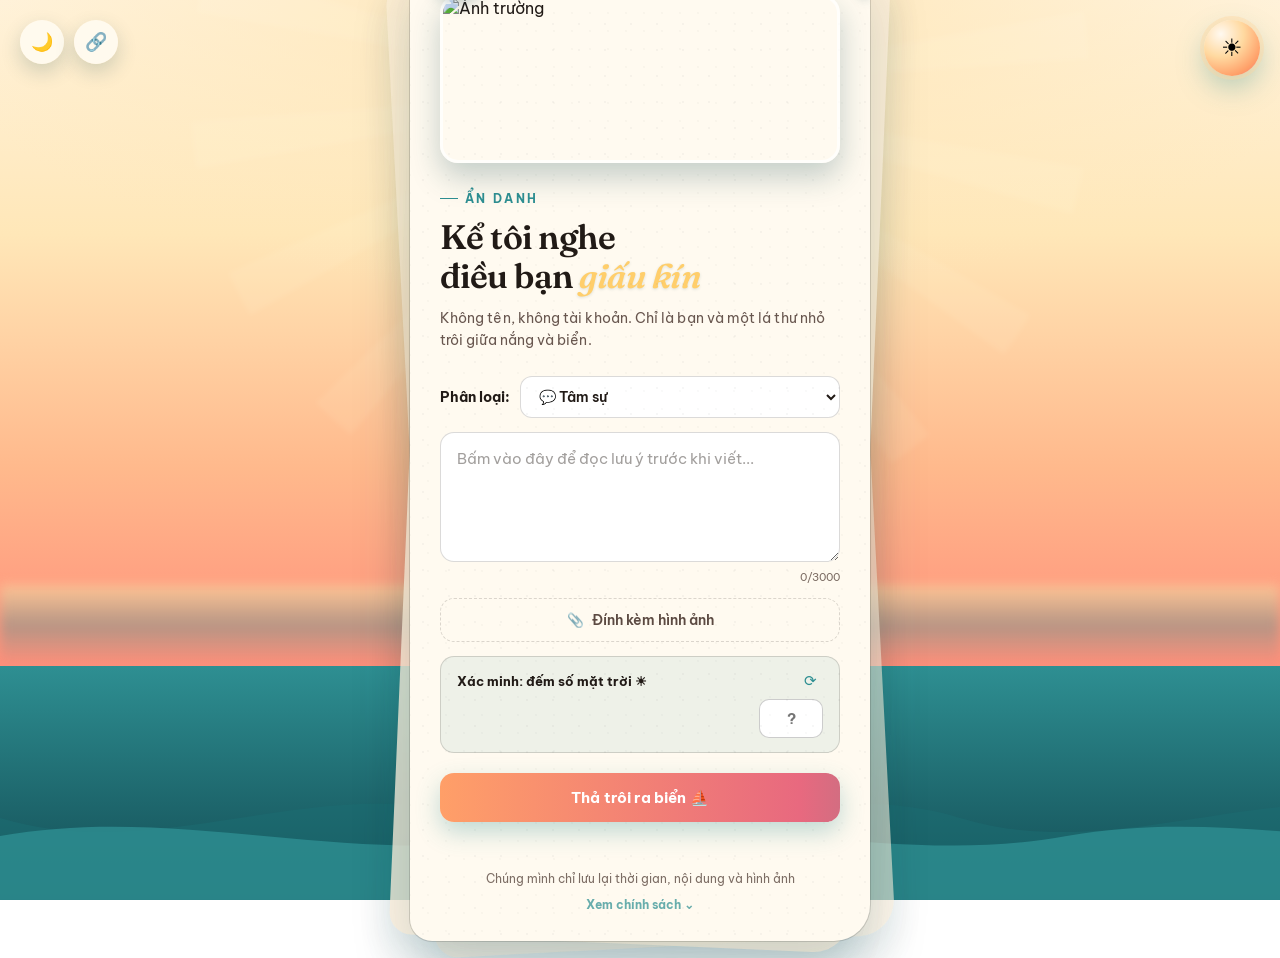
==== commit 826c375e: "Add files via upload" ====
--- a/index-1.html
+++ b/index-1.html
@@ -3,154 +3,233 @@
 <head>
 <meta charset="UTF-8" />
 <meta name="viewport" content="width=device-width, initial-scale=1.0" />
-<title>Bốn Mùa Tâm Sự — Confession Ẩn Danh</title>
+<title>Tâm Sự Dưới Nắng — Confession Ẩn Danh</title>
+<meta name="description" content="Nơi bạn kể những điều giấu kín — ẩn danh, không tài khoản, không lưu thông tin thiết bị. Chỉ là bạn và một lá thư nhỏ trôi giữa nắng và biển." />
+
+<!-- Open Graph (Facebook, Zalo...) -->
+<meta property="og:type" content="website" />
+<meta property="og:title" content="Tâm Sự Dưới Nắng — Confession Ẩn Danh" />
+<meta property="og:description" content="Kể tôi nghe điều bạn giấu kín — không tên, không tài khoản. Gửi confession ẩn danh dễ dàng, an toàn." />
+<meta property="og:image" content="og-image.jpg" />
+<meta property="og:url" content="cfsmkh.meorap.site" />
+<meta property="og:locale" content="vi_VN" />
+
+<!-- Twitter Card -->
+<meta name="twitter:card" content="summary_large_image" />
+<meta name="twitter:title" content="Tâm Sự Dưới Nắng — Confession Ẩn Danh" />
+<meta name="twitter:description" content="Kể tôi nghe điều bạn giấu kín — không tên, không tài khoản." />
+<meta name="twitter:image" content="og-image.jpg" />
+
+<!-- PWA -->
+<link rel="manifest" href="manifest.json" />
+<meta name="theme-color" content="#FF9F68" />
+<link rel="icon" href="icon-192.png" />
+<link rel="apple-touch-icon" href="icon-192.png" />
+
 <link rel="preconnect" href="https://fonts.googleapis.com">
 <link rel="preconnect" href="https://fonts.gstatic.com" crossorigin>
-<link href="https://fonts.googleapis.com/css2?family=Fraunces:ital,opsz,wght@0,9..144,400;0,9..144,600;0,9..144,700;1,9..144,500&family=Be+Vietnam+Pro:wght@400;500;600;700&display=swap" rel="stylesheet">
-<link rel="icon" href="data:image/svg+xml,%3Csvg xmlns='http://www.w3.org/2000/svg' viewBox='0 0 100 100'%3E%3Ccircle cx='50' cy='50' r='34' fill='%23FFB6C8'/%3E%3C/svg%3E" />
+<link href="https://fonts.googleapis.com/css2?family=Fraunces:ital,opsz,wght@0,9..144,300;0,9..144,400;0,9..144,500;0,9..144,600;0,9..144,700;0,9..144,900;1,9..144,400;1,9..144,500;1,9..144,600&family=Be+Vietnam+Pro:wght@300;400;500;600;700;800&display=swap" rel="stylesheet">
 <link rel="stylesheet" href="style.css">
 </head>
-<body class="season-spring">
-
-<div class="scene-fade" id="sceneFade"></div>
+<body>
+
+<div class="music-suggest-overlay" id="musicSuggestOverlay">
+  <div class="music-suggest-card">
+    <div class="music-suggest-icon">🎵</div>
+    <div class="music-suggest-title">Bật nhạc nền để dễ viết hơn?</div>
+    <div class="music-suggest-text">Một chút giai điệu nhẹ nhàng có thể giúp bạn thoải mái chia sẻ hơn.</div>
+    <div class="music-suggest-actions">
+      <button type="button" id="musicSuggestYes" class="music-suggest-btn primary">🎵 Bật nhạc</button>
+      <button type="button" id="musicSuggestNo" class="music-suggest-btn">Để sau</button>
+    </div>
+  </div>
+</div>
+
+<div class="rules-overlay" id="rulesOverlay">
+  <div class="rules-card">
+    <div class="rules-icon">📜</div>
+    <div class="rules-title">Lưu ý trước khi viết</div>
+    <div class="rules-text">Vui lòng đọc kỹ các quy định dưới đây trước khi gửi confession.</div>
+
+    <div class="rules-list" id="rulesList">
+      <ol>
+        <li>Không xúc phạm, nói xấu, bôi nhọ danh dự của bất kỳ ai có thể nhận diện được.</li>
+        <li>Không tiết lộ thông tin cá nhân của người khác khi chưa được sự cho phép của họ.</li>
+        <li>Không sử dụng ngôn từ thù ghét, phân biệt vùng miền, giới tính, tôn giáo.</li>
+        <li>Không đăng nội dung 18+, bạo lực, kích động hoặc vi phạm pháp luật.</li>
+        <li>Không quảng cáo, spam, mua bán, lừa đảo dưới mọi hình thức.</li>
+        <li>Mỗi người chỉ được gửi tối đa 5 confession/ngày.</li>
+        <li>Confession vi phạm quy định có thể bị gỡ mà không cần báo trước.</li>
+      </ol>
+    </div>
+
+    <label class="rules-check-row">
+      <input type="checkbox" id="rulesCheckbox" />
+      <span>Tôi đã đọc và đồng ý tuân thủ các quy định trên.</span>
+    </label>
+
+    <div class="rules-actions">
+      <button type="button" id="rulesAcceptBtn" class="rules-accept-btn" disabled>Đồng ý &amp; Bắt đầu viết</button>
+    </div>
+  </div>
+</div>
 
 <div class="top-toolbar">
-  <button class="toolbar-btn" id="darkModeBtn" title="Chế độ tối/sáng">
-    <svg id="darkModeIcon" viewBox="0 0 24 24" width="19" height="19" fill="none">
-      <path d="M20 14.2A8.2 8.2 0 1 1 9.8 4 6.6 6.6 0 0 0 20 14.2Z" fill="currentColor"/>
+  <button class="toolbar-btn" id="darkModeBtn" title="Chế độ tối/sáng">🌙</button>
+  <button class="toolbar-btn" id="shareBtn" title="Chia sẻ trang">
+    🔗
+    <span class="copied-badge" id="copiedBadge">Đã sao chép!</span>
+  </button>
+</div>
+
+<div class="sky" id="sky"></div>
+<div class="rays"></div>
+<div class="holo-sweep"></div>
+<div class="encourage-toast" id="encourageToast"></div>
+<div class="sun"></div>
+<div class="horizon-glow"></div>
+
+<!-- Mây trôi -->
+<div class="cloud cloud-back" style="top: 15%; width: 140px; height: 50px;">
+  <svg viewBox="0 0 140 50" xmlns="http://www.w3.org/2000/svg" preserveAspectRatio="xMidYMid meet">
+    <ellipse cx="35" cy="25" rx="20" ry="18" fill="#FFFBF0"/>
+    <ellipse cx="55" cy="20" rx="28" ry="22" fill="#FFFBF0"/>
+    <ellipse cx="85" cy="25" rx="24" ry="20" fill="#FFFBF0"/>
+    <ellipse cx="110" cy="28" rx="18" ry="16" fill="#FFFBF0"/>
+  </svg>
+</div>
+
+<div class="cloud cloud-mid" style="top: 28%; width: 160px; height: 55px;">
+  <svg viewBox="0 0 160 55" xmlns="http://www.w3.org/2000/svg" preserveAspectRatio="xMidYMid meet">
+    <ellipse cx="40" cy="28" rx="22" ry="20" fill="#FFF9EB"/>
+    <ellipse cx="65" cy="22" rx="30" ry="24" fill="#FFF9EB"/>
+    <ellipse cx="100" cy="28" rx="26" ry="22" fill="#FFF9EB"/>
+    <ellipse cx="130" cy="32" rx="20" ry="18" fill="#FFF9EB"/>
+  </svg>
+</div>
+
+<div class="cloud cloud-front" style="top: 40%; width: 180px; height: 60px;">
+  <svg viewBox="0 0 180 60" xmlns="http://www.w3.org/2000/svg" preserveAspectRatio="xMidYMid meet">
+    <ellipse cx="45" cy="30" rx="25" ry="22" fill="#FFFDF8"/>
+    <ellipse cx="75" cy="24" rx="32" ry="26" fill="#FFFDF8"/>
+    <ellipse cx="115" cy="30" rx="28" ry="24" fill="#FFFDF8"/>
+    <ellipse cx="150" cy="35" rx="22" ry="20" fill="#FFFDF8"/>
+  </svg>
+</div>
+
+<div class="sea-wrap">
+  <div class="sea-base"></div>
+  <div class="wave wave-back">
+    <svg viewBox="0 0 2880 200" preserveAspectRatio="none" xmlns="http://www.w3.org/2000/svg">
+      <path d="M0,100 C180,160 360,40 540,100 C720,160 900,40 1080,100 C1260,160 1440,40 1620,100 C1800,160 1980,40 2160,100 C2340,160 2520,40 2700,100 C2790,130 2880,80 2880,100 L2880,200 L0,200 Z" fill="#1C6E73"/>
     </svg>
-  </button>
-  <button class="toolbar-btn" id="seasonBtn" title="Đổi mùa">
-    <span id="seasonBtnIcon">🌸</span>
-  </button>
-</div>
-
-<div class="sky" id="sky"></div>
-<div class="sky-glow"></div>
-
-<div class="trees">
-  <svg class="tree-back" viewBox="0 0 1440 160" preserveAspectRatio="none" xmlns="http://www.w3.org/2000/svg">
-    <path d="M0,160 L0,90 Q40,60 70,90 Q90,40 120,85 Q150,50 180,88 L180,160 Z"/>
-    <path d="M300,160 L300,70 Q330,45 355,75 Q380,30 405,72 Q430,40 455,78 L455,160 Z"/>
-    <path d="M950,160 L950,75 Q980,48 1005,78 Q1030,35 1055,75 Q1080,45 1105,80 L1105,160 Z"/>
-    <path d="M1260,160 L1260,65 Q1290,40 1315,70 Q1340,25 1365,68 Q1390,38 1415,75 L1440,80 L1440,160 Z"/>
-  </svg>
-  <svg class="tree-front" viewBox="0 0 1440 130" preserveAspectRatio="none" xmlns="http://www.w3.org/2000/svg">
-    <path d="M0,130 L0,55 Q50,20 95,58 Q130,10 170,55 Q210,25 250,60 L250,130 Z"/>
-    <path d="M1190,130 L1190,60 Q1230,22 1270,58 Q1305,12 1345,55 Q1385,28 1440,58 L1440,130 Z"/>
-  </svg>
-  <div class="snow-cap"></div>
-</div>
-
-<!-- Popup chọn mùa -->
-<div class="season-overlay" id="seasonOverlay">
-  <div class="season-card">
-    <button type="button" class="season-close" id="seasonClose">✕</button>
-    <div class="season-title">Bạn muốn tâm sự trong khung cảnh mùa nào?</div>
-    <div class="season-grid">
-      <button type="button" class="season-option" data-season="spring">
-        <span class="season-option-emoji">🌸</span>
-        <span class="season-option-name">Xuân</span>
-      </button>
-      <button type="button" class="season-option" data-season="summer">
-        <span class="season-option-emoji">☀️</span>
-        <span class="season-option-name">Hạ</span>
-      </button>
-      <button type="button" class="season-option" data-season="fall">
-        <span class="season-option-emoji">🍂</span>
-        <span class="season-option-name">Thu</span>
-      </button>
-      <button type="button" class="season-option" data-season="winter">
-        <span class="season-option-emoji">❄️</span>
-        <span class="season-option-name">Đông</span>
-      </button>
-    </div>
-  </div>
-</div>
-
-<button class="music-btn" id="musicBtn" title="Mở nhạc nền">
-  <svg viewBox="0 0 40 40" width="24" height="24" class="music-btn-icon">
-    <defs>
-      <radialGradient id="musicGrad" cx="35%" cy="30%">
-        <stop offset="0%" stop-color="#FFFDF6"/>
-        <stop offset="55%" stop-color="#FFD98A"/>
-        <stop offset="100%" stop-color="#FF8F6B"/>
-      </radialGradient>
-    </defs>
-    <circle cx="20" cy="20" r="11" fill="url(#musicGrad)"/>
-  </svg>
-</button>
+  </div>
+  <div class="wave wave-mid">
+    <svg viewBox="0 0 2880 200" preserveAspectRatio="none" xmlns="http://www.w3.org/2000/svg">
+      <path d="M0,110 C200,70 400,150 600,110 C800,70 1000,150 1200,110 C1400,70 1600,150 1800,110 C2000,70 2200,150 2400,110 C2600,70 2800,150 2880,120 L2880,200 L0,200 Z" fill="#2E8F92"/>
+    </svg>
+  </div>
+  <div class="reflection"></div>
+</div>
+
+<div class="boat">
+  <svg viewBox="0 0 80 60" xmlns="http://www.w3.org/2000/svg" preserveAspectRatio="xMidYMid meet">
+    <path d="M 20 40 Q 15 35 12 25 L 20 20 L 60 20 L 68 25 Q 65 35 60 40 Z" fill="#8B6F47" stroke="#6B5232" stroke-width="1"/>
+    <path d="M 20 40 Q 15 40 12 45 L 68 45 Q 65 40 60 40 Z" fill="#A0826D" stroke="#6B5232" stroke-width="1"/>
+    <path d="M 35 18 L 50 22 L 50 38 Q 40 42 35 40 Z" fill="#FFE5B4" stroke="#D4A574" stroke-width="0.8" opacity="0.9"/>
+    <path d="M 35 18 L 50 22 L 50 38 Q 40 42 35 40 Z" fill="#FFF0D9" stroke="none" opacity="0.4"/>
+    <line x1="35" y1="18" x2="35" y2="40" stroke="#6B5232" stroke-width="1.2"/>
+    <rect x="25" y="38" width="6" height="4" fill="#8B6F47" stroke="#6B5232" stroke-width="0.5"/>
+  </svg>
+</div>
+
+<div class="dolphin">
+  <svg viewBox="0 0 46 36" xmlns="http://www.w3.org/2000/svg">
+    <path d="M2,26 Q10,4 24,6 Q34,7 40,16 Q36,14 30,15 Q34,20 32,26 Q28,20 24,20 Q22,26 16,28 Q18,22 14,20 Q8,22 2,26 Z" fill="#5A8FA8"/>
+    <path d="M2,26 Q10,4 24,6 Q20,10 18,16 Q12,14 8,18 Q6,22 2,26 Z" fill="#7BAEC4"/>
+    <circle cx="30" cy="12" r="1.3" fill="#1A2E36"/>
+  </svg>
+</div>
+
+<button class="music-btn" id="musicBtn" title="Mở trình phát nhạc"></button>
 <audio id="bgMusic" preload="none"></audio>
 
-<div class="player-overlay" id="playerOverlay">
+<!-- Player Modal (Nhạc) -->
+<div class="player-modal" id="playerModal">
   <div class="player-card">
-    <button type="button" class="player-close" id="playerClose">✕</button>
-    <div class="player-art" id="playerArt">🎵</div>
-    <div class="player-title" id="playerTitle">Tên bài hát</div>
-    <div class="player-artist" id="playerArtist">Nghệ sĩ</div>
+    <button class="player-close" id="playerClose">✕</button>
+    <div class="album-art" id="albumArt">
+      <span>🎵</span>
+    </div>
+
+    <div class="player-title" id="playerTitle">Tên Bài Hát</div>
+    <div class="player-artist" id="playerArtist">Nghệ Sĩ</div>
+
+    <div class="progress-bar" id="progressBar">
+      <div class="progress-fill" id="progressFill"></div>
+    </div>
+    <div class="progress-time">
+      <span id="currentTime">0:00</span>
+      <span id="duration">0:00</span>
+    </div>
+
+    <div class="volume-control">
+      <span class="volume-icon">🔊</span>
+      <input type="range" class="volume-slider" id="volumeSlider" min="0" max="100" value="70" />
+    </div>
+
     <div class="player-controls">
-      <button type="button" class="player-btn" id="prevBtn" title="Bài trước">⏮</button>
-      <button type="button" class="player-btn play-pause" id="playPauseBtn" title="Phát/Tạm dừng">▶</button>
-      <button type="button" class="player-btn" id="nextBtn" title="Bài sau">⏭</button>
-    </div>
-    <div class="volume-row">
-      <span class="volume-icon">🔉</span>
-      <input type="range" class="volume-slider" id="volumeSlider" min="0" max="100" value="60" />
-    </div>
-
-    <div class="playlist-heading" id="playlistHeading">Playlist mùa xuân</div>
+      <button class="player-btn" id="prevBtn" title="Bài trước">⏮</button>
+      <button class="player-btn play-pause" id="playPauseBtn" title="Phát/Tạm dừng">▶</button>
+      <button class="player-btn" id="nextBtn" title="Bài sau">⏭</button>
+    </div>
+
+    <div class="playlist-search-row">
+      <input type="text" id="playlistSearch" class="playlist-search" placeholder="🔍 Tìm bài hát hoặc nghệ sĩ..." />
+    </div>
     <div class="playlist-list" id="playlistList"></div>
   </div>
 </div>
 
 <div class="stack">
   <div class="card" id="card">
-    <div class="seal" id="cardSeal">🌸</div>
+    <div class="seal">☀</div>
     <div id="formView">
-      <div class="eyebrow">Hoàn toàn ẩn danh</div>
-      <h1 id="cardTitle">Điều giấu kín, gửi vào <em>mùa xuân</em></h1>
-      <div class="subtitle" id="cardSubtitle">Ở đây không ai biết bạn là ai. Cứ viết như đang thì thầm với một người bạn cũ.</div>
-
-      <div class="category-block">
-        <div class="category-label">Điều này thuộc về...</div>
+      <div class="school-banner" id="schoolBanner">
+        <img id="schoolBannerImg" src="school-banner.jpg" alt="Ảnh trường" />
+      </div>
+
+      <div class="eyebrow">Ẩn danh</div>
+      <h1>Kể tôi nghe<br>điều bạn <em>giấu kín</em></h1>
+      <div class="subtitle">Không tên, không tài khoản. Chỉ là bạn và một lá thư nhỏ trôi giữa nắng và biển.</div>
+
+      <!-- Mục Phân Loại -->
+      <div class="category-row">
+        <label for="categorySelect" class="category-label">Phân loại:</label>
         <select id="categorySelect" class="category-select">
-          <option value="Tình yêu">💕 Tình yêu</option>
+          <option value="Tâm sự">💬 Tâm sự</option>
+          <option value="Tình cảm">❤️ Tình cảm</option>
           <option value="Học tập">📚 Học tập</option>
-          <option value="Gia đình">👨‍👩‍👧 Gia đình</option>
-          <option value="Bạn bè">🤝 Bạn bè</option>
-          <option value="Cuộc sống">🌱 Cuộc sống</option>
-          <option value="Khác" selected>✨ Điều gì đó khác</option>
+          <option value="Góc ẩn danh">🔎Tìm đồ/Tìm người</option>
+          <option value="Góc ẩn danh">👤Xin mạng xã hội</option>
+          <option value="Khác">✨ Khác</option>
         </select>
       </div>
 
-      <div class="rating-block">
-        <div class="rating-label">Trước khi viết, hôm nay lòng bạn thế nào? (không bắt buộc)</div>
-        <div class="rating-stars" id="ratingStars">
-          <button type="button" class="rating-star" data-value="1">★</button>
-          <button type="button" class="rating-star" data-value="2">★</button>
-          <button type="button" class="rating-star" data-value="3">★</button>
-          <button type="button" class="rating-star" data-value="4">★</button>
-          <button type="button" class="rating-star" data-value="5">★</button>
-        </div>
-      </div>
-
-      <textarea id="content" placeholder="Cứ viết ra thôi, không cần chỉn chu câu chữ. Ở đây không ai biết bạn là ai..." maxlength="3000"></textarea>
+      <textarea id="content" placeholder="Bấm vào đây để đọc lưu ý trước khi viết..." maxlength="3000" readonly></textarea>
       <div class="char-counter" id="charCounter">0/3000</div>
 
       <div class="file-row">
         <label class="file-label" for="imageInput">
-          📎 <span id="fileLabelText">Muốn gửi kèm một tấm ảnh? (không bắt buộc, tối đa 5MB)</span>
+          📎 <span id="fileLabelText">Đính kèm hình ảnh</span>
         </label>
         <input type="file" id="imageInput" accept="image/*" />
-        <div class="polaroid" id="polaroid">
-          <button type="button" class="polaroid-remove" id="removeImageBtn" title="Bỏ ảnh này">✕</button>
-          <img id="preview" alt="preview" />
-        </div>
+        <div class="polaroid" id="polaroid"><img id="preview" alt="preview" /></div>
       </div>
 
       <div class="captcha-row">
         <div class="captcha-label">
-          <span>Chỉ để chắc bạn không phải rô-bốt — đếm giúp mình số mặt trời ☀</span>
+          <span>Xác minh: đếm số mặt trời ☀</span>
           <button type="button" class="captcha-refresh" id="captchaRefresh" title="Đổi câu hỏi khác">⟳</button>
         </div>
         <div class="captcha-challenge">
@@ -161,24 +240,33 @@
 
       <input type="text" class="honeypot" id="website" name="website" tabindex="-1" autocomplete="off" />
 
-      <button class="submit" id="submitBtn"><span id="submitBtnText">Thả cánh hoa theo gió 🌸</span></button>
+      <button class="submit" id="submitBtn"><span id="submitBtnText">Thả trôi ra biển ⛵</span></button>
       <div class="status" id="status"></div>
     </div>
 
     <div class="success-view" id="successView">
-      <div id="sparkBurst" style="position:relative;"></div>
-      <div class="glow-circle" id="successIcon">🌸</div>
-      <h2>Gửi rồi nhé!</h2>
-      <p id="successText">Lời bạn vừa gửi đã theo cánh hoa xuân bay xa.<br>Cảm ơn vì đã tin tưởng mình 🤍</p>
-      <button id="againBtn">Mình muốn tâm sự thêm</button>
+      <div class="glow-circle">☀</div>
+      <h2>Đã gửi rồi!</h2>
+      <p>Confession của bạn đang trôi ra khơi dưới nắng chiều.<br>Cảm ơn vì đã tin tưởng chia sẻ 🤍</p>
+      <button id="againBtn">Viết thêm một điều nữa</button>
     </div>
 
     <div class="note">
-      Mình chỉ giữ lại đúng những gì bạn viết — thời gian, phân loại, nội dung, đánh giá và ảnh (nếu có). Không tên, không dấu vết, không ai biết đó là bạn.
+      Chúng mình chỉ lưu lại thời gian, nội dung và hình ảnh
+      <button type="button" class="privacy-toggle" id="privacyToggle">Xem chính sách ⌄</button>
+      <div class="privacy-details" id="privacyDetails">
+        <ul>
+          <li>Dữ liệu lưu lại: nội dung bạn viết, phân loại, ảnh đính kèm (nếu có) và thời điểm gửi.</li>
+          <li>Không thu thập: tên, số điện thoại, địa chỉ IP hay thông tin thiết bị.</li>
+          <li>Bạn có thể yêu cầu gỡ bài đã gửi bằng cách liên hệ Development qua Contact : 0933958644/machkiemhung025.2026@gmail.com.</li>
+          <li>Dữ liệu chỉ dùng cho mục đích chia sẻ confesssion Mạch Kiếm Hùng, không dùng cho quảng cáo hay bán cho bên thứ ba.</li>
+        </ul>
+      </div>
     </div>
   </div>
 </div>
 
 <script src="script.js" defer></script>
+
 </body>
-</html>
+  </html>
--- a/style.css
+++ b/style.css
@@ -1,614 +1,1193 @@
 :root{
-  /* Card & chữ — mặc định sáng, dùng chung cho mọi mùa */
-  --ink:         #2A2440;
-  --ink-soft:    #6B5F86;
-  --card-bg:     #FFFBF3;
-  --card-bg2:    #FFF1DC;
-  --card-border: rgba(42,36,64,0.14);
-  --ink-faded:   rgba(42,36,64,0.42);
-  --input-bg:    #FFFFFF;
-  --panel-bg:    rgba(255,251,243,0.95);
-  --star-empty:  rgba(42,36,64,0.2);
-  --glow:        #FFD98A;
+    --sky-gold:    #FFE7B8;
+    --sky-peach:   #FFB98C;
+    --horizon:     #FF8F7A;
+    --sea-teal:    #2E8F92;
+    --sea-deep:    #124A52;
+    --foam:        #EAFBF6;
+    --apricot:     #FF9F68;
+    --dusk-rose:   #E8697F;
+    --ink:         #211A16;
+    --ink-soft:    #5C4A42;
+    --glow:        #FFD9A0;
+    --card-bg:     #FFFAF0;
+    --card-bg2:    #FFF1DC;
+    --card-border: rgba(33,26,22,0.16);
+    --ink-faded:   rgba(33,26,22,0.42);
+    --em-glow:     #FFCE6B;
+    --input-bg:    #FFFFFF;
+    --panel-bg:    rgba(255,250,240,0.95);
+  }
+
+  body.daytime{
+    --sky-gold:    #FFF3D6;
+    --sky-peach:   #C9E8E5;
+    --horizon:     #A8DDD8;
+    --sea-teal:    #3FAEB0;
+    --sea-deep:    #1B6E72;
+  }
+
+  body.dark-mode{
+    --sky-gold:    #241C38;
+    --sky-peach:   #2E2247;
+    --horizon:     #3A2750;
+    --sea-teal:    #123640;
+    --sea-deep:    #071620;
+    --foam:        #2A2438;
+    --apricot:     #FFB07A;
+    --dusk-rose:   #C77DFF;
+    --ink:         #F5EFFF;
+    --ink-soft:    #C7BBDE;
+    --glow:        #E3B8FF;
+    --card-bg:     #221C36;
+    --card-bg2:    #2B2340;
+    --card-border: rgba(227,184,255,0.2);
+    --ink-faded:   rgba(245,239,255,0.4);
+    --em-glow:     #FFD98A;
+    --input-bg:    #1B1530;
+    --panel-bg:    rgba(34,28,54,0.92);
+  }
+
+  *{ box-sizing:border-box; }
+  html,body{ height:100%; }
+  body{
+    margin:0;
+    min-height:100vh;
+    display:flex;
+    align-items:center;
+    justify-content:center;
+    padding:32px 20px;
+    font-family:'Be Vietnam Pro', sans-serif;
+    -webkit-font-smoothing:antialiased;
+    -moz-osx-font-smoothing:grayscale;
+    text-rendering:optimizeLegibility;
+    font-feature-settings:"kern" 1, "liga" 1;
+    color:var(--ink);
+    overflow-x:hidden;
+    position:relative;
+    background:
+      radial-gradient(ellipse 90% 55% at 50% 0%, var(--sky-gold) 0%, transparent 62%),
+      linear-gradient(180deg, #FFF3DD 0%, var(--sky-gold) 26%, var(--sky-peach) 52%, var(--horizon) 74%, #E0716E 100%);
+    background-attachment: fixed;
+  }
+
+  /* ================= SKY LAYER ================= */
+  .sky{ position:fixed; inset:0; overflow:hidden; pointer-events:none; z-index:0; }
+
+  .rays{
+    position:fixed;
+    top:-40vh; left:50%;
+    width:900px; height:900px;
+    margin-left:-450px;
+    background: repeating-conic-gradient(from 0deg, rgba(255,246,214,0.32) 0deg 6deg, transparent 6deg 20deg);
+    border-radius:50%;
+    filter: blur(2px);
+    opacity:0.55;
+    mix-blend-mode: soft-light;
+    animation: rotateRays 100s linear infinite;
+    pointer-events:none;
+    z-index:0;
+  }
+  @keyframes rotateRays{ from{ transform:rotate(0deg); } to{ transform:rotate(360deg); } }
+
+  .sun{
+    position:fixed;
+    bottom: 27vh; left:50%;
+    width:280px; height:280px;
+    margin-left:-140px;
+    border-radius:50%;
+    background: radial-gradient(circle, rgba(255,246,220,0.98) 0%, rgba(255,201,120,0.7) 45%, rgba(255,159,104,0) 75%);
+    animation: breathe 7s ease-in-out infinite;
+    pointer-events:none;
+    z-index:0;
+  }
+  @keyframes breathe{
+    0%,100%{ opacity:0.85; transform:scale(1); }
+    50%{ opacity:1; transform:scale(1.05); }
+  }
+
+  .mote{
+    position:absolute;
+    bottom:-10%;
+    border-radius:50%;
+    background:radial-gradient(circle at 35% 35%, rgba(255,255,255,0.95), rgba(255,214,140,0.35) 55%, rgba(255,214,140,0) 75%);
+    filter: blur(1px);
+    opacity:0.7;
+    animation: rise linear infinite;
+  }
+  @keyframes rise{
+    0%   { transform: translate(0,0) scale(0.9); opacity:0; }
+    10%  { opacity:0.75; }
+    50%  { transform: translate(var(--drift,20px), -55vh) scale(1); }
+    90%  { opacity:0.4; }
+    100% { transform: translate(calc(var(--drift,20px) * 2), -110vh) scale(1.05); opacity:0; }
+  }
+
+  .glint{
+    position:absolute;
+    border-radius:50%;
+    background: radial-gradient(circle, rgba(255,255,255,0.95), rgba(255,255,255,0) 70%);
+    animation: twinkle ease-in-out infinite;
+    pointer-events:none;
+  }
+  @keyframes twinkle{
+    0%,100%{ opacity:0; transform:scale(0.4); }
+    50%{ opacity:1; transform:scale(1); }
+  }
+
+  .seagull{
+    position:fixed;
+    font-size:16px;
+    pointer-events:none;
+    z-index:1;
+    opacity:0.85;
+    animation: flyAcross linear infinite;
+  }
+  @keyframes flyAcross{
+    from{ transform:translate(-10vw,0); }
+    to{ transform:translate(110vw,-30px); }
+  }
+
+  /* ================= HORIZON + SEA LAYER ================= */
+  .horizon-glow{
+    position:fixed;
+    left:0; right:0;
+    bottom:26vh;
+    height:9vh;
+    background: linear-gradient(180deg, rgba(255,217,160,0.65), rgba(46,143,146,0.35), transparent);
+    filter: blur(6px);
+    pointer-events:none;
+    z-index:1;
+  }
+
+  .sea-wrap{
+    position:fixed;
+    left:0; right:0; bottom:0;
+    height:26vh;
+    overflow:hidden;
+    pointer-events:none;
+    z-index:2;
+  }
+  .sea-base{
+    position:absolute; inset:0;
+    background: linear-gradient(180deg, var(--sea-teal) 0%, var(--sea-deep) 100%);
+  }
+  .reflection{
+    position:absolute;
+    left:50%; top:0; bottom:0;
+    width:120px; margin-left:-60px;
+    background: repeating-linear-gradient(180deg, rgba(255,244,214,0.55) 0px, rgba(255,244,214,0.12) 6px, transparent 12px, transparent 20px);
+    filter: blur(1px);
+    mix-blend-mode: screen;
+    animation: shimmer 2.6s ease-in-out infinite;
+  }
+  @keyframes shimmer{ 0%,100%{ opacity:0.35; } 50%{ opacity:0.8; } }
+
+  .wave{
+    position:absolute;
+    left:0; bottom:0;
+    width:200%; height:70%;
+  }
+  .wave svg{ width:100%; height:100%; display:block; }
+  .wave-back{ opacity:0.5; animation: waveDrift 26s linear infinite; }
+  .wave-mid{ opacity:0.8; bottom:-4%; animation: waveDrift 16s linear infinite reverse; }
+  @keyframes waveDrift{ from{ transform:translateX(0); } to{ transform:translateX(-50%); } }
+
+  .boat{
+    position:fixed;
+    bottom: 24.8vh;
+    width:80px;
+    height:60px;
+    z-index:2;
+    pointer-events:none;
+    opacity:0.92;
+    animation: sailAcross 80s linear infinite;
+    filter: drop-shadow(2px 4px 8px rgba(18,74,82,0.25));
+  }
+  @keyframes sailAcross{
+    from{ transform:translateX(-10vw); }
+    to{ transform:translateX(110vw); }
+  }
+
+  .cloud{
+    position:fixed;
+    z-index:2;
+    pointer-events:none;
+    opacity:0.7;
+    filter: drop-shadow(1px 2px 3px rgba(18,74,82,0.1));
+    animation: driftCloud linear infinite;
+  }
+  .cloud.cloud-back{ opacity:0.4; animation-duration:120s; }
+  .cloud.cloud-mid{ opacity:0.6; animation-duration:90s; }
+  .cloud.cloud-front{ opacity:0.8; animation-duration:60s; }
+  .cloud svg{
+    width:100%;
+    height:100%;
+    display:block;
+  }
+  @keyframes driftCloud{
+    from{ transform:translateX(-15vw); }
+    to{ transform:translateX(115vw); }
+  }
+
+  @media (max-width: 560px){
+    .sun{ width:200px; height:200px; margin-left:-100px; bottom:24vh; }
+    .sea-wrap, .boat{ bottom:0; }
+  }
+
+  /* ================= CARD ================= */
+  .stack{ position:relative; width:100%; max-width:460px; z-index:3; }
+  .stack::before, .stack::after{
+    content:"";
+    position:absolute; inset:0;
+    background: var(--foam);
+    border-radius: 30px 10px 36px 22px;
+    box-shadow: 0 20px 40px rgba(18,74,82,0.16);
+    pointer-events:none;
+    z-index:0;
+  }
+  .stack::before{ transform: rotate(-3deg) translateY(6px); opacity:0.6; background:var(--card-bg2); }
+  .stack::after{ transform: rotate(2.5deg) translateY(3px); opacity:0.8; background:var(--card-bg2); }
+
+  .card{
+    position:relative;
+    overflow:hidden;
+    z-index:1;
+    background: var(--card-bg);
+    border-radius: 30px 10px 36px 22px;
+    padding:36px 30px 28px;
+    box-shadow:
+      0 2px 0 rgba(255,255,255,0.6) inset,
+      0 30px 60px rgba(18,74,82,0.2),
+      0 0 0 1px var(--card-border);
+    transition: transform 0.6s cubic-bezier(.34,1.56,.64,1), opacity 0.5s ease;
+    color:var(--ink);
+  }
+  .card::before{
+    content:"";
+    position:absolute; inset:0;
+    background-image:
+      radial-gradient(rgba(23,33,30,0.035) 1px, transparent 1px),
+      radial-gradient(rgba(23,33,30,0.025) 1px, transparent 1px);
+    background-size: 26px 26px, 18px 18px;
+    background-position: 0 0, 9px 9px;
+    pointer-events:none;
+  }
+  /* Góc gấp giấy phía trên bên phải, như một lá thư thật đang hé mở */
+  .card::after{
+    content:"";
+    position:absolute;
+    top:0; right:0;
+    width:0; height:0;
+    border-style:solid;
+    border-width:0 40px 40px 0;
+    border-color: transparent var(--card-bg2) transparent transparent;
+    filter: drop-shadow(-3px 3px 5px rgba(18,74,82,0.3));
+    z-index:3;
+    pointer-events:none;
+  }
+  .card.sending{
+    transform: translate(130px, 30px) rotate(12deg) scale(0.78);
+    opacity:0;
+  }
+
+  .seal{
+    position:absolute;
+    top:-16px; left:24px;
+    width:52px; height:52px;
+    border-radius:50%;
+    background: radial-gradient(circle at 35% 30%, #FFE9BE, var(--apricot) 65%, var(--dusk-rose) 100%);
+    box-shadow: 0 8px 16px rgba(18,74,82,0.3), inset 0 0 0 2px rgba(255,255,255,0.4);
+    display:flex; align-items:center; justify-content:center;
+    font-size:20px;
+    transform: rotate(8deg);
+    z-index:4;
+  }
+
+  body.dark-mode .card{
+    box-shadow:
+      0 2px 0 rgba(255,255,255,0.05) inset,
+      0 30px 70px rgba(0,0,0,0.5),
+      0 0 0 1.5px var(--card-border),
+      0 0 40px rgba(199,125,255,0.12);
+  }
+  body.dark-mode .stack::before,
+  body.dark-mode .stack::after{
+    box-shadow: 0 20px 40px rgba(0,0,0,0.4);
+  }
+
+  .school-banner{
+    width:100%;
+    height:168px;
+    border-radius:18px;
+    overflow:hidden;
+    margin-bottom:20px;
+    box-shadow:0 14px 30px rgba(18,74,82,0.25);
+    border:3px solid rgba(255,255,255,0.75);
+    position:relative;
+  }
+  .school-banner img{ width:100%; height:100%; object-fit:cover; display:block; animation: fadeIn 0.6s ease; }
+  .school-banner .banner-placeholder{
+    width:100%; height:100%;
+    display:flex; align-items:center; justify-content:center;
+    text-align:center; padding:0 16px;
+    background: linear-gradient(120deg, var(--sky-peach), var(--sea-teal));
+    color:#fff; font-size:13.5px; font-weight:700; letter-spacing:0.02em;
+  }
+  @keyframes fadeIn{ from{ opacity:0; } to{ opacity:1; } }
+
+  @media (max-width: 480px){
+    .school-banner{
+      height:96px;
+      border-width:2px;
+      border-radius:14px;
+      box-shadow:0 8px 18px rgba(18,74,82,0.18);
+      margin-bottom:16px;
+    }
+    .school-banner .banner-placeholder{
+      font-size:11px;
+      padding:0 12px;
+    }
+    .seal{
+      width:42px; height:42px;
+      top:-12px; left:18px;
+      font-size:16px;
+    }
+  }
+
+  @media (max-width: 360px){
+    .school-banner{ height:82px; }
+  }
+
+  .eyebrow{
+    display:inline-flex; align-items:center; gap:7px;
+    font-size:11.5px; letter-spacing:0.2em; text-transform:uppercase;
+    color:var(--sea-teal); font-weight:700; margin-bottom:12px;
+    font-family:'Be Vietnam Pro', sans-serif;
+  }
+  .eyebrow::before{ content:""; width:18px; height:1.5px; background:var(--sea-teal); display:inline-block; }
+
+  h1{
+    font-family:'Fraunces', serif;
+    font-optical-sizing:auto;
+    font-weight:600; font-size:clamp(27px, 5vw, 34px); line-height:1.16;
+    letter-spacing:-0.015em;
+    text-wrap:balance;
+    margin:0 0 10px; color:var(--ink);
+  }
+  h1 em{
+    font-style:italic;
+    font-weight:600;
+    color:var(--em-glow);
+    text-shadow: 0 1px 3px rgba(18,74,82,0.15);
+  }
+
+  .subtitle{
+    font-size:14px; color:var(--ink-soft); margin-bottom:24px;
+    line-height:1.6; letter-spacing:0.005em; opacity:0.92;
+  }
+
+  .category-row{
+    margin-bottom: 14px;
+    display: flex;
+    align-items: center;
+    gap: 10px;
+  }
+  .category-label{
+    font-size: 13.5px;
+    font-weight: 700;
+    color:var(--ink);
+    white-space: nowrap;
+  }
+  .category-select{
+    flex: 1;
+    padding: 10px 14px;
+    border-radius: 12px;
+    border: 1.5px solid var(--card-border);
+    background: var(--input-bg);
+    color:var(--ink);
+    font-size: 14px;
+    font-family: 'Be Vietnam Pro', sans-serif;
+    font-weight: 600;
+    cursor: pointer;
+    outline: none;
+    transition: border-color 0.25s, box-shadow 0.25s;
+  }
+  .category-select:focus{
+    border-color: var(--sea-teal);
+    box-shadow: 0 0 0 3px rgba(46,143,146,0.15);
+  }
+
+  textarea{
+    width:100%; min-height:130px; resize:vertical;
+    padding:14px 16px; border-radius:14px;
+    border:1.5px solid var(--card-border);
+    background:var(--input-bg); color:var(--ink);
+    font-size:15px; line-height:1.6; font-family:'Be Vietnam Pro', sans-serif;
+    transition: border-color 0.25s, box-shadow 0.25s;
+    position:relative; z-index:1;
+  }
+  textarea:focus{ outline:none; border-color:var(--sea-teal); box-shadow:0 0 0 4px rgba(46,143,146,0.15); }
+  textarea::placeholder{ color:var(--ink-faded); }
+
+  .file-row{ margin-top:14px; }
+  .file-label{
+    display:flex; align-items:center; justify-content:center; gap:8px;
+    padding:12px; border:1.5px dashed var(--card-border); border-radius:14px;
+    color:var(--ink-soft); cursor:pointer; font-size:13.5px; font-weight:600;
+    transition: 0.25s;
+  }
+  .file-label:hover{ border-color:var(--sea-teal); color:var(--sea-teal); background:rgba(46,143,146,0.06); }
+  input[type="file"]{ display:none; }
+
+  .polaroid{
+    display:none; margin-top:12px; background:#fff;
+    padding:8px 8px 22px; border-radius:4px;
+    box-shadow:0 10px 20px rgba(18,74,82,0.2);
+    transform:rotate(-2deg); position:relative;
+    width:70%; margin-left:auto; margin-right:auto;
+  }
+  .polaroid::before{
+    content:""; position:absolute; top:-10px; left:50%;
+    width:46px; height:18px; margin-left:-23px;
+    background:rgba(255,215,154,0.55); border:1px solid rgba(255,159,104,0.4);
+  }
+  .polaroid img{ display:block; width:100%; border-radius:2px; }
+
+  .captcha-row{
+    margin-top:14px;
+    padding:14px 16px;
+    border-radius:14px;
+    background: rgba(46,143,146,0.08);
+    border:1.5px solid rgba(46,143,146,0.22);
+  }
+  .captcha-label{
+    font-size:12.5px; font-weight:700; color:var(--ink);
+    margin-bottom:8px; display:flex; align-items:center; justify-content:space-between;
+  }
+  .captcha-refresh{
+    border:none; background:none; cursor:pointer;
+    font-size:15px; color:var(--sea-teal);
+    transition: transform 0.4s ease;
+  }
+  .captcha-refresh:hover{ transform:rotate(180deg); }
+  .captcha-challenge{ display:flex; align-items:center; gap:12px; }
+  .captcha-suns{ font-size:20px; letter-spacing:3px; flex:1; }
+  .captcha-input{
+    width:64px; padding:9px 10px; border-radius:10px;
+    border:1.5px solid rgba(0,0,0,0.2);
+    background:var(--input-bg); color:var(--ink); font-size:15px;
+    text-align:center; font-family:'Be Vietnam Pro', sans-serif; font-weight:700;
+  }
+  .captcha-input:focus{ outline:none; border-color:var(--sea-teal); box-shadow:0 0 0 3px rgba(46,143,146,0.15); }
+
+  .honeypot{ position:absolute; left:-9999px; width:1px; height:1px; opacity:0; pointer-events:none; }
+
+  button.submit{
+    position:relative; width:100%; margin-top:20px; padding:15px;
+    border:none; border-radius:14px;
+    background: linear-gradient(90deg, var(--apricot), var(--dusk-rose), var(--sea-teal));
+    background-size:180% 100%;
+    color:#fff; font-family:'Be Vietnam Pro', sans-serif; font-size:15px; font-weight:700;
+    letter-spacing:0.01em; cursor:pointer; overflow:hidden;
+    transition: transform 0.2s ease, box-shadow 0.2s ease, background-position 0.6s ease;
+    box-shadow: 0 10px 24px rgba(46,143,146,0.3);
+  }
+  button.submit:hover{ transform:translateY(-2px); background-position:100% 0; box-shadow:0 14px 28px rgba(46,143,146,0.4); }
+  button.submit:active{ transform:translateY(0); }
+  button.submit:disabled{ opacity:0.65; cursor:not-allowed; transform:none; }
+  button.submit::after{
+    content:""; position:absolute; top:0; left:-60%; width:40%; height:100%;
+    background:linear-gradient(120deg, transparent, rgba(255,255,255,0.55), transparent);
+    transform:skewX(-20deg);
+    animation: shine 3.2s ease-in-out infinite;
+  }
+  @keyframes shine{ 0%{ left:-60%; } 45%,100%{ left:120%; } }
+
+  .status{ margin-top:12px; text-align:center; font-size:13px; min-height:18px; font-weight:600; }
+  .status.ok{ color:#1E7A72; }
+  .status.err{ color:#D1546B; }
+
+  .note{ margin-top:18px; font-size:11.5px; color:var(--ink-soft); text-align:center; line-height:1.6; opacity: 0.8; }
+
+  .privacy-toggle{
+    display:block; margin:8px auto 0; background:none; border:none;
+    color:var(--sea-teal); font-size:11.5px; font-weight:700; cursor:pointer;
+    font-family:'Be Vietnam Pro', sans-serif; opacity:0.9;
+    transition: opacity 0.2s;
+  }
+  .privacy-toggle:hover{ opacity:1; text-decoration:underline; }
+
+  .privacy-details{
+    max-height:0; overflow:hidden; opacity:0;
+    transition: max-height 0.35s ease, opacity 0.3s ease, margin-top 0.35s ease;
+    text-align:left;
+  }
+  .privacy-details.open{
+    max-height:300px; opacity:1; margin-top:10px;
+  }
+  .privacy-details ul{ margin:0; padding-left:18px; }
+  .privacy-details li{ margin-bottom:6px; line-height:1.5; }
+
+  .success-view{ display:none; text-align:center; padding:20px 6px 4px; }
+  .success-view .glow-circle{
+    width:64px; height:64px; margin:0 auto 16px; border-radius:50%;
+    background: radial-gradient(circle, #FFF6E0 0%, var(--glow) 70%, transparent 100%);
+    display:flex; align-items:center; justify-content:center; font-size:26px;
+    animation: pop 0.5s cubic-bezier(.34,1.56,.64,1);
+  }
+  @keyframes pop{ 0%{ transform:scale(0); } 70%{ transform:scale(1.1); } 100%{ transform:scale(1); } }
+  .success-view h2{ font-family:'Fraunces', serif; font-weight:600; font-size:22px; margin:0 0 8px; color:var(--ink); }
+  .success-view p{ font-size:13.5px; color:var(--ink); margin:0 0 20px; line-height:1.6; }
+  .success-view button{
+    background:transparent; border:1.5px solid var(--sea-teal); color:var(--sea-teal);
+    padding:10px 22px; border-radius:12px; font-family:'Be Vietnam Pro', sans-serif;
+    font-weight:700; font-size:13.5px; cursor:pointer; transition:0.25s;
+  }
+  .success-view button:hover{ background:var(--sea-teal); color:#fff; }
+
+  /* ================= MUSIC PLAYER MODAL ================= */
+  .music-btn{
+    position:fixed; top:20px; right:20px;
+    width:56px; height:56px; border-radius:50%;
+    border:none;
+    background: radial-gradient(circle at 30% 25%, #FFF9F0 0%, var(--glow) 40%, var(--apricot) 75%, var(--dusk-rose) 100%);
+    box-shadow: 
+      0 0 0 4px rgba(255,214,160,0.4),
+      0 12px 28px rgba(46,143,146,0.35);
+    font-size:0;
+    display:flex; align-items:center; justify-content:center;
+    cursor:pointer; z-index:6;
+    transition: transform 0.3s ease, box-shadow 0.3s ease;
+  }
+  .music-btn::before{
+    content:"☀";
+    font-size:24px;
+    animation: glowPulse 2.4s ease-in-out infinite;
+  }
+  .music-btn:hover{ transform:scale(1.12); box-shadow: 0 0 0 6px rgba(255,214,160,0.6), 0 14px 32px rgba(46,143,146,0.45); }
+  @keyframes glowPulse{
+    0%,100%{ opacity:0.8; transform:scale(1); }
+    50%{ opacity:1; transform:scale(1.08); }
+  }
+
+  .player-modal{
+    display:none;
+    position:fixed;
+    inset:0;
+    z-index:99;
+    background:rgba(0,0,0,0.6);
+    backdrop-filter: blur(5px);
+    align-items:center;
+    justify-content:center;
+    padding:20px;
+  }
+  .player-modal.open{ display:flex; }
+
+  .player-card{
+    width:100%;
+    max-width:380px;
+    max-height:88vh;
+    overflow-y:auto;
+    background: var(--panel-bg);
+    border-radius:24px;
+    padding:28px 24px 24px;
+    box-shadow: 0 20px 60px rgba(0,0,0,0.4);
+    text-align:center;
+    position:relative;
+    color:var(--ink);
+    animation: zoomIn 0.3s cubic-bezier(0.34,1.56,0.64,1);
+  }
+  .player-card::-webkit-scrollbar{ width:6px; }
+  .player-card::-webkit-scrollbar-thumb{ background:rgba(46,143,146,0.35); border-radius:3px; }
+  @keyframes zoomIn{
+    from{ transform: scale(0.8); opacity: 0; }
+    to{ transform: scale(1); opacity: 1; }
+  }
+
+  .player-close{
+    position:absolute; top:14px; right:14px;
+    width:32px; height:32px;
+    border-radius:50%;
+    border:none;
+    background:rgba(0,0,0,0.08);
+    color:var(--ink);
+    font-size:18px;
+    cursor:pointer;
+    transition: 0.2s;
+  }
+  .player-close:hover{ background:rgba(0,0,0,0.2); }
+
+  .album-art{
+    width:140px; height:140px;
+    margin:0 auto 16px;
+    border-radius:16px;
+    overflow:hidden;
+    box-shadow: 0 12px 24px rgba(0,0,0,0.15);
+    background: linear-gradient(135deg, var(--sky-peach), var(--sea-teal));
+    display:flex; align-items:center; justify-content:center;
+    font-size:36px;
+    color:rgba(255,255,255,0.8);
+  }
+  .album-art img{ width:100%; height:100%; object-fit:cover; }
+
+  .player-title{
+    font-family:'Fraunces', serif;
+    font-size:20px; font-weight:600;
+    margin:0 0 4px; color:var(--ink);
+  }
+  .player-artist{
+    font-size:13px; color:var(--ink-soft); opacity: 0.7;
+    margin-bottom:16px;
+  }
+
+  .progress-bar{
+    width:100%;
+    height:5px;
+    border-radius:3px;
+    background:rgba(0,0,0,0.1);
+    margin-bottom:6px;
+    position:relative;
+    cursor:pointer;
+  }
+  .progress-fill{
+    height:100%;
+    background: linear-gradient(90deg, var(--apricot), var(--dusk-rose));
+    border-radius:3px;
+    width:0%;
+    transition: width 0.1s linear;
+  }
+  .progress-time{
+    display:flex; justify-content:space-between;
+    font-size:11px; color:var(--ink-soft); opacity: 0.7;
+    margin-bottom:14px;
+  }
+
+  .volume-control{
+    display:flex; align-items:center; gap:10px;
+    margin-bottom:18px;
+  }
+  .volume-icon{ font-size:16px; }
+  .volume-slider{
+    flex:1; height:4px;
+    border-radius:2px;
+    background:rgba(0,0,0,0.12);
+    appearance:none;
+    cursor:pointer;
+    -webkit-appearance:none;
+  }
+  .volume-slider::-webkit-slider-thumb{
+    appearance:none;
+    width:14px; height:14px;
+    border-radius:50%;
+    background: var(--apricot);
+    cursor:pointer;
+    box-shadow: 0 2px 6px rgba(0,0,0,0.2);
+  }
+
+  .player-controls{
+    display:flex; align-items:center; justify-content:center; gap:16px;
+  }
+  .player-btn{
+    width:44px; height:44px;
+    border-radius:50%;
+    border:none;
+    background: linear-gradient(135deg, var(--apricot), var(--dusk-rose));
+    color:#fff;
+    font-size:18px;
+    cursor:pointer;
+    transition: transform 0.2s, box-shadow 0.2s;
+    box-shadow: 0 8px 16px rgba(0,0,0,0.15);
+  }
+  .player-btn:hover{ transform:scale(1.1); box-shadow: 0 10px 20px rgba(0,0,0,0.2); }
+
+  /* ---- Playlist chooser (search + scrollable list of tracks) ---- */
+  .playlist-search-row{ margin:18px 0 10px; }
+  .playlist-search{
+    width:100%; padding:10px 14px; border-radius:12px;
+    border:1.5px solid var(--card-border);
+    background:var(--input-bg); color:var(--ink);
+    font-size:13.5px; font-family:'Be Vietnam Pro', sans-serif; font-weight:500;
+    outline:none; transition: border-color 0.25s, box-shadow 0.25s;
+  }
+  .playlist-search::placeholder{ color:var(--ink-faded); }
+  .playlist-search:focus{ border-color:var(--sea-teal); box-shadow:0 0 0 3px rgba(46,143,146,0.15); }
+
+  .playlist-list{
+    max-height:250px; overflow-y:auto;
+    display:flex; flex-direction:column; gap:6px;
+    padding-right:4px; text-align:left;
+  }
+  .playlist-list::-webkit-scrollbar{ width:6px; }
+  .playlist-list::-webkit-scrollbar-thumb{ background:rgba(46,143,146,0.35); border-radius:3px; }
+
+  .playlist-item{
+    display:flex; align-items:center; gap:10px;
+    padding:8px 10px; border-radius:12px; border:none;
+    background:rgba(0,0,0,0.045); cursor:pointer; width:100%;
+    text-align:left; transition: background 0.2s ease, transform 0.2s ease;
+    font-family:'Be Vietnam Pro', sans-serif;
+  }
+  .playlist-item:hover{ background:rgba(46,143,146,0.14); transform:translateX(2px); }
+  .playlist-item.active{
+    background:linear-gradient(90deg, rgba(255,159,104,0.22), rgba(232,105,127,0.2));
+  }
+  .playlist-item-cover{
+    width:38px; height:38px; border-radius:9px; overflow:hidden; flex-shrink:0;
+    background:linear-gradient(135deg, var(--sky-peach), var(--sea-teal));
+    display:flex; align-items:center; justify-content:center;
+    font-size:14px; color:rgba(255,255,255,0.85);
+  }
+  .playlist-item-cover img{ width:100%; height:100%; object-fit:cover; display:block; }
+  .playlist-item-info{ flex:1; min-width:0; display:flex; flex-direction:column; }
+  .playlist-item-title{
+    font-size:13px; font-weight:700; color:var(--ink);
+    white-space:nowrap; overflow:hidden; text-overflow:ellipsis;
+  }
+  .playlist-item-artist{
+    font-size:11px; color:var(--ink-soft); opacity:0.75;
+    white-space:nowrap; overflow:hidden; text-overflow:ellipsis;
+  }
+  .playlist-item-icon{
+    font-size:12px; color:var(--sea-teal); flex-shrink:0; width:16px; text-align:center;
+  }
+  .playlist-empty{
+    text-align:center; padding:22px 0; color:var(--ink-soft); font-size:13px;
+  }
+
+  body.dark-mode .playlist-item{ background:rgba(255,255,255,0.06); }
+  body.dark-mode .playlist-item:hover{ background:rgba(199,125,255,0.16); }
+  body.dark-mode .playlist-item.active{
+    background:linear-gradient(90deg, rgba(255,176,122,0.22), rgba(199,125,255,0.22));
+  }
+  .player-btn:active{ transform:scale(0.98); }
+  .player-btn.play-pause{ width:52px; height:52px; font-size:22px; }
+
+  /* ================= HOLO SWEEP ================= */
+  .holo-sweep{
+    position:fixed;
+    top:-50%; left:-60%;
+    width:250%; height:250%;
+    background: linear-gradient(115deg,
+      transparent 38%,
+      rgba(255,180,230,0.16) 43%,
+      rgba(180,210,255,0.2) 48%,
+      rgba(255,240,180,0.22) 53%,
+      rgba(180,255,220,0.16) 58%,
+      transparent 63%);
+    transform: translateX(-40%) rotate(10deg);
+    mix-blend-mode: screen;
+    pointer-events:none;
+    z-index:4;
+    opacity:0;
+    animation: holoSweep 17s ease-in-out infinite;
+  }
+  @keyframes holoSweep{
+    0%, 80%{ transform: translateX(-40%) rotate(10deg); opacity:0; }
+    84%{ opacity:1; }
+    90%{ transform: translateX(40%) rotate(10deg); opacity:1; }
+    94%, 100%{ transform: translateX(55%) rotate(10deg); opacity:0; }
+  }
+
+  /* ================= ENCOURAGE TOAST ================= */
+  .encourage-toast{
+    position:fixed;
+    bottom:20px; top:auto; left:50%;
+    transform: translateX(-50%) translateY(20px);
+    max-width:90vw;
+    width:max-content;
+    padding:10px 18px;
+    border-radius:999px;
+    background: var(--panel-bg);
+    backdrop-filter: blur(12px);
+    box-shadow: 0 8px 25px rgba(18,74,82,0.25);
+    color:var(--ink);
+    font-size:12.5px;
+    font-weight:600;
+    text-align:center;
+    line-height:1.5;
+    opacity:0;
+    z-index:20;
+    pointer-events:none;
+    transition: opacity 0.5s ease, transform 0.5s ease;
+  }
+  .encourage-toast::before{
+    content:"☀";
+    margin-right:6px;
+  }
+  .encourage-toast.show{
+    opacity:1;
+    transform: translateX(-50%) translateY(0);
+  }
+
+  @media (max-width: 480px){
+    .encourage-toast{ max-width:88vw; font-size:12px; padding:10px 18px; bottom:16px; }
+  }
+
+  /* ================= TOP TOOLBAR ================= */
+  .top-toolbar{
+    position:fixed;
+    top:20px; left:20px;
+    display:flex;
+    gap:10px;
+    z-index:6;
+  }
+  .toolbar-btn{
+    width:44px; height:44px;
+    border-radius:50%;
+    border:none;
+    background: var(--panel-bg);
+    backdrop-filter: blur(8px);
+    box-shadow: 0 8px 20px rgba(18,74,82,0.2);
+    font-size:18px;
+    display:flex; align-items:center; justify-content:center;
+    cursor:pointer;
+    transition: transform 0.25s ease, box-shadow 0.25s ease;
+    position:relative;
+  }
+  .toolbar-btn:hover{ transform:scale(1.1); }
+  .toolbar-btn .copied-badge{
+    position:absolute;
+    top:50px; left:50%;
+    transform:translateX(-50%);
+    background:#000000;
+    color:#ffffff;
+    font-size:10.5px;
+    font-weight:700;
+    padding:5px 10px;
+    border-radius:8px;
+    white-space:nowrap;
+    opacity:0;
+    pointer-events:none;
+    transition: opacity 0.3s ease;
+  }
+  .toolbar-btn .copied-badge.show{ opacity:1; }
+
+  /* ================= CHAR COUNTER ================= */
+  .char-counter{
+    text-align:right;
+    font-size:11px;
+    color:var(--ink-soft);
+    opacity: 0.8;
+    margin-top:4px;
+  }
+  .char-counter.near-limit{ color:var(--dusk-rose); font-weight:700; opacity:1; }
+
+  textarea.typing-glow{
+    border-color:var(--apricot) !important;
+    box-shadow:0 0 0 4px rgba(255,159,104,0.2) !important;
+  }
+
+  /* ================= LOADING DOTS ================= */
+  .btn-dots{
+    display:inline-flex;
+    gap:4px;
+    vertical-align:middle;
+  }
+  .btn-dots span{
+    width:6px; height:6px;
+    border-radius:50%;
+    background:#fff;
+    animation: dotBounce 1s ease-in-out infinite;
+  }
+  .btn-dots span:nth-child(2){ animation-delay:0.15s; }
+  .btn-dots span:nth-child(3){ animation-delay:0.3s; }
+  @keyframes dotBounce{
+    0%,80%,100%{ transform:scale(0.6); opacity:0.5; }
+    40%{ transform:scale(1); opacity:1; }
+  }
+  .card.shake{ animation: shakeCard 0.4s ease; }
+  @keyframes shakeCard{
+    0%,100%{ transform:translateX(0); }
+    25%{ transform:translateX(-4px); }
+    75%{ transform:translateX(4px); }
+  }
+
+  /* ================= DOLPHIN ================= */
+  .dolphin{
+    position:fixed;
+    bottom:23.5vh;
+    width:46px; height:36px;
+    z-index:2;
+    pointer-events:none;
+    opacity:0;
+    animation: dolphinJump 34s ease-in-out infinite;
+  }
+  .dolphin svg{ width:100%; height:100%; }
+  @keyframes dolphinJump{
+    0%, 55%{ transform:translateX(-10vw) translateY(0) rotate(0deg); opacity:0; }
+    58%{ opacity:0.9; }
+    64%{ transform:translateX(30vw) translateY(-38px) rotate(-18deg); opacity:1; }
+    70%{ transform:translateX(48vw) translateY(0) rotate(6deg); opacity:0.9; }
+    74%{ opacity:0; }
+    100%{ transform:translateX(110vw) translateY(0) rotate(0deg); opacity:0; }
+  }
+
+  /* ================= MUSIC SUGGEST POPUP ================= */
+  .music-suggest-overlay{
+    position:fixed;
+    inset:0;
+    background: rgba(10,20,20,0.45);
+    backdrop-filter: blur(6px);
+    z-index:50;
+    display:none;
+    align-items:center;
+    justify-content:center;
+    padding:24px;
+    opacity:0;
+    transition: opacity 0.35s ease;
+  }
+  .music-suggest-overlay.open{
+    display:flex;
+    opacity:1;
+  }
+  .music-suggest-card{
+    width:100%;
+    max-width:340px;
+    background: var(--card-bg);
+    border-radius: 26px 12px 30px 18px;
+    padding:30px 26px 26px;
+    text-align:center;
+    box-shadow: 0 30px 70px rgba(0,0,0,0.35), 0 0 0 1px var(--card-border);
+    transform: scale(0.9) translateY(12px);
+    transition: transform 0.4s cubic-bezier(.34,1.56,.64,1);
+  }
+  .music-suggest-overlay.open .music-suggest-card{
+    transform: scale(1) translateY(0);
+  }
+  .music-suggest-icon{
+    font-size:40px;
+    margin-bottom:12px;
+    animation: glowPulse 2.4s ease-in-out infinite;
+  }
+  .music-suggest-title{
+    font-family:'Fraunces', serif;
+    font-size:19px;
+    font-weight:600;
+    color:var(--ink);
+    margin-bottom:8px;
+    line-height:1.3;
+  }
+  .music-suggest-text{
+    font-size:13px;
+    color:var(--ink-soft);
+    line-height:1.55;
+    margin-bottom:22px;
+  }
+  .music-suggest-actions{
+    display:flex;
+    flex-direction:column;
+    gap:10px;
+  }
+  .music-suggest-btn{
+    padding:13px;
+    border-radius:14px;
+    border:none;
+    font-family:'Be Vietnam Pro', sans-serif;
+    font-size:14px;
+    font-weight:700;
+    cursor:pointer;
+    transition: transform 0.2s ease, box-shadow 0.2s ease;
+  }
+  .music-suggest-btn.primary{
+    background: linear-gradient(90deg, var(--apricot), var(--dusk-rose));
+    color:#fff;
+    box-shadow: 0 10px 22px rgba(46,143,146,0.3);
+  }
+  .music-suggest-btn.primary:hover{ transform:translateY(-2px); }
+  .music-suggest-btn:not(.primary){
+    background:transparent;
+    border:1.5px solid var(--card-border);
+    color:var(--ink-soft);
+  }
+  .music-suggest-btn:not(.primary):hover{
+    border-color:var(--sea-teal);
+    color:var(--sea-teal);
+  }
+
+  /* ================= RULES GATE POPUP (đọc lưu ý trước khi viết) ================= */
+  .rules-overlay{
+    position:fixed;
+    inset:0;
+    background: rgba(10,20,20,0.5);
+    backdrop-filter: blur(6px);
+    z-index:55;
+    display:none;
+    align-items:center;
+    justify-content:center;
+    padding:24px;
+    opacity:0;
+    transition: opacity 0.35s ease;
+  }
+  .rules-overlay.open{
+    display:flex;
+    opacity:1;
+  }
+  .rules-card{
+    width:100%;
+    max-width:380px;
+    max-height:88vh;
+    overflow-y:auto;
+    background: var(--card-bg);
+    border-radius: 26px 12px 30px 18px;
+    padding:28px 24px 24px;
+    text-align:center;
+    box-shadow: 0 30px 70px rgba(0,0,0,0.35), 0 0 0 1px var(--card-border);
+    transform: scale(0.9) translateY(12px);
+    transition: transform 0.4s cubic-bezier(.34,1.56,.64,1);
+  }
+  .rules-overlay.open .rules-card{
+    transform: scale(1) translateY(0);
+  }
+  .rules-card::-webkit-scrollbar{ width:6px; }
+  .rules-card::-webkit-scrollbar-thumb{ background:rgba(46,143,146,0.35); border-radius:3px; }
+
+  .rules-icon{
+    font-size:38px;
+    margin-bottom:10px;
+    animation: glowPulse 2.4s ease-in-out infinite;
+  }
+  .rules-title{
+    font-family:'Fraunces', serif;
+    font-size:19px;
+    font-weight:600;
+    color:var(--ink);
+    margin-bottom:6px;
+    line-height:1.3;
+  }
+  .rules-text{
+    font-size:13px;
+    color:var(--ink-soft);
+    line-height:1.55;
+    margin-bottom:16px;
+  }
+  .rules-list{
+    text-align:left;
+    max-height:240px;
+    overflow-y:auto;
+    background: rgba(0,0,0,0.035);
+    border:1px solid var(--card-border);
+    border-radius:14px;
+    padding:14px 16px 14px 30px;
+    margin-bottom:16px;
+  }
+  .rules-list::-webkit-scrollbar{ width:6px; }
+  .rules-list::-webkit-scrollbar-thumb{ background:rgba(46,143,146,0.35); border-radius:3px; }
+  .rules-list ol{ margin:0; padding-left:6px; }
+  .rules-list li{
+    font-size:13px;
+    color:var(--ink);
+    line-height:1.55;
+    margin-bottom:9px;
+  }
+  .rules-list li:last-child{ margin-bottom:0; }
+  body.dark-mode .rules-list{ background: rgba(255,255,255,0.05); }
+
+  .rules-check-row{
+    display:flex;
+    align-items:flex-start;
+    gap:9px;
+    text-align:left;
+    font-size:13px;
+    color:var(--ink);
+    line-height:1.4;
+    cursor:pointer;
+    margin-bottom:18px;
+    font-family:'Be Vietnam Pro', sans-serif;
+  }
+  .rules-check-row input[type="checkbox"]{
+    width:18px; height:18px; flex-shrink:0; margin-top:1px;
+    accent-color:var(--sea-teal);
+    cursor:pointer;
+  }
+
+  .rules-actions{ display:flex; }
+  .rules-accept-btn{
+    width:100%;
+    padding:13px;
+    border-radius:14px;
+    border:none;
+    font-family:'Be Vietnam Pro', sans-serif;
+    font-size:14px;
+    font-weight:700;
+    cursor:pointer;
+    color:#fff;
+    background: linear-gradient(90deg, var(--apricot), var(--dusk-rose));
+    box-shadow: 0 10px 22px rgba(46,143,146,0.3);
+    transition: transform 0.2s ease, opacity 0.2s ease, box-shadow 0.2s ease;
+  }
+  .rules-accept-btn:not(:disabled):hover{ transform:translateY(-2px); }
+  .rules-accept-btn:disabled{
+    opacity:0.45;
+    cursor:not-allowed;
+    box-shadow:none;
+  }
+
+  @media (prefers-reduced-motion: reduce){
+    .dolphin{ animation:none !important; opacity:0 !important; }
+    .music-btn::before, .player-modal, .player-content{ animation:none !important; }
+    .mote, .sun, .rays, .glint, .seagull, .wave-back, .wave-mid, .reflection, .boat, .holo-sweep, button.submit::after, .music-toggle.playing{ animation:none !important; }
+    .card{ transition:none; }
+    .music-suggest-icon{ animation:none !important; }
+    .music-suggest-overlay, .music-suggest-card{ transition:none; }
+    .rules-icon{ animation:none !important; }
+    .rules-overlay, .rules-card{ transition:none; }
+  }
+/* ================= FIX GIAO DIỆN DI ĐỘNG ================= */
+
+@media (max-width: 560px) {
+  body {
+    padding-top: 72px !important;
+    align-items: flex-start !important;
+  }
+  
+  .top-toolbar { 
+    top: 12px !important; 
+    left: 12px !important; 
+    gap: 8px !important; 
+  }
+  
+  .toolbar-btn { 
+    width: 38px !important; 
+    height: 38px !important; 
+    font-size: 15px !important; 
+  }
+  
+  .music-btn { 
+    top: 12px !important; 
+    right: 12px !important; 
+    width: 42px !important; 
+    height: 42px !important; 
+  }
+  
+  .stack { 
+    max-width: 100% !important; 
+  }
+  
+  .card { 
+    padding: 22px 16px 20px !important; 
+    border-radius: 18px !important; 
+  }
+  
+  h1 { 
+    font-size: 22px !important; 
+  }
+  
+  .encourage-toast { 
+    bottom: 16px !important; 
+    font-size: 11.5px !important; 
+  }
 }
-
-body.dark-mode{
-  --ink:         #F1ECFF;
-  --ink-soft:    #C2B8DD;
-  --card-bg:     #2A2244;
-  --card-bg2:    #332A52;
-  --card-border: rgba(227,184,255,0.2);
-  --ink-faded:   rgba(241,236,255,0.4);
-  --input-bg:    #1F1936;
-  --panel-bg:    rgba(42,34,68,0.9);
-  --star-empty:  rgba(241,236,255,0.2);
-  --glow:        #E3B8FF;
-}
-
-/* ================= 4 MÙA — bảng màu riêng từng mùa ================= */
-body.season-spring{
-  --sky-top: #FDEFF5; --sky-mid: #FBD8E3; --sky-bottom: #F3B6C9;
-  --ground: #1F3A24;
-  --accent: #FF8FAE; --accent2: #FFC1D9;
-  --glow-color: #FFE3EE;
-}
-body.season-summer{
-  --sky-top: #BEE7FF; --sky-mid: #7FCFEA; --sky-bottom: #4FB8D9;
-  --ground: #14401F;
-  --accent: #FFC845; --accent2: #FF8A3D;
-  --glow-color: #FFF6D6;
-}
-body.season-fall{
-  --sky-top: #FFE8C2; --sky-mid: #F2A65A; --sky-bottom: #C97B3D;
-  --ground: #2B1B0E;
-  --accent: #E8703A; --accent2: #A8443A;
-  --glow-color: #FFDCA8;
-}
-body.season-winter{
-  --sky-top: #E8F1FB; --sky-mid: #C9DCEC; --sky-bottom: #9FB8D2;
-  --ground: #16202E;
-  --accent: #6FB3E0; --accent2: #9FCBE8;
-  --glow-color: #F2F8FF;
-}
-
-*{ box-sizing:border-box; }
-html,body{ height:100%; }
-body{
-  margin:0;
-  min-height:100vh;
-  display:flex;
-  align-items:center;
-  justify-content:center;
-  padding:32px 20px;
-  font-family:'Be Vietnam Pro', sans-serif;
-  color:var(--ink);
-  overflow-x:hidden;
-  position:relative;
-  background: linear-gradient(180deg, var(--sky-top) 0%, var(--sky-mid) 55%, var(--sky-bottom) 100%);
-  background-attachment: fixed;
-  transition: background 0.6s ease;
-}
-
-body.dark-mode::before{
-  content:"";
-  position:fixed; inset:0;
-  background: rgba(6,6,16,0.55);
-  pointer-events:none;
-  z-index:0;
-}
-
-/* ================= BẦU TRỜI ================= */
-.sky{ position:fixed; inset:0; overflow:hidden; pointer-events:none; z-index:0; }
-
-.sky-glow{
-  position:fixed;
-  top:8vh; left:50%;
-  width:210px; height:210px;
-  margin-left:-105px;
-  border-radius:50%;
-  background: radial-gradient(circle at 38% 32%, #FFFFFF 0%, var(--glow-color) 45%, rgba(255,255,255,0) 75%);
-  box-shadow: 0 0 90px 30px rgba(255,255,255,0.2);
-  animation: glowBreathe 6s ease-in-out infinite;
-  pointer-events:none;
-  z-index:0;
-  transition: background 0.6s ease;
-}
-@keyframes glowBreathe{
-  0%,100%{ opacity:0.9; transform:scale(1); }
-  50%{ opacity:1; transform:scale(1.03); }
-}
-
-.season-particle{
-  position:absolute;
-  top:-8%;
-  font-size:16px;
-  opacity:0;
-  animation: particleFall linear infinite;
-  pointer-events:none;
-}
-@keyframes particleFall{
-  0%{ transform: translate(0,-10vh) rotate(0deg); opacity:0; }
-  8%{ opacity:0.9; }
-  92%{ opacity:0.8; }
-  100%{ transform: translate(var(--sway,40px), 110vh) rotate(var(--spin,180deg)); opacity:0; }
-}
-
-/* Tán cây / mặt đất in bóng phía dưới */
-.trees{ position:fixed; left:0; right:0; bottom:0; width:100%; pointer-events:none; z-index:1; }
-.tree-back, .tree-front{ width:100%; display:block; }
-.tree-back{ opacity:0.75; }
-.tree-front{ margin-top:-8vh; }
-.tree-back path, .tree-front path{ fill: var(--ground); transition: fill 0.6s ease; }
-
-/* Tuyết phủ nhẹ trên tán cây — chỉ hiện ở mùa đông */
-.snow-cap{ display:none; position:fixed; left:0; right:0; bottom:0; pointer-events:none; z-index:2; }
-body.season-winter .snow-cap{ display:block; }
-
-@media (prefers-reduced-motion: reduce){
-  .sky-glow, .season-particle{ animation:none !important; }
-}
-
-.season-particle.fading-out{
-  transition: opacity 0.4s ease;
-  opacity:0 !important;
-  animation-play-state: paused;
-}
-
-/* ================= HIỆU ỨNG CHUYỂN CẢNH GIỮA CÁC MÙA ================= */
-.scene-fade{
-  position:fixed; inset:0;
-  z-index:999;
-  pointer-events:none;
-  opacity:0;
-  background: radial-gradient(circle at 50% 30%, #FFFBF3 0%, #FFF3E0 60%, #FFEAD0 100%);
-  transition: opacity 0.5s ease;
-}
-.scene-fade.active{ opacity:1; }
-
-@media (prefers-reduced-motion: reduce){
-  .scene-fade{ transition:none !important; }
-}
-
-/* ================= THẺ CONFESSION (CARD) ================= */
-.stack{ position:relative; width:100%; max-width:440px; z-index:3; }
-.stack::before, .stack::after{
-  content:"";
-  position:absolute; inset:0;
-  background: var(--card-bg2);
-  border-radius: 30px 10px 36px 22px;
-  box-shadow: 0 20px 45px rgba(0,0,0,0.25);
-  pointer-events:none;
-  z-index:0;
-}
-.stack::before{ transform: rotate(-3deg) translateY(6px); opacity:0.55; }
-.stack::after{ transform: rotate(2.5deg) translateY(3px); opacity:0.8; }
-
-.card{
-  position:relative;
-  overflow:hidden;
-  z-index:1;
-  background: var(--card-bg);
-  border-radius: 30px 10px 36px 22px;
-  padding:34px 28px 26px;
-  box-shadow:
-    0 2px 0 rgba(255,255,255,0.35) inset,
-    0 30px 70px rgba(0,0,0,0.3),
-    0 0 0 1.5px var(--card-border),
-    0 0 50px rgba(0,0,0,0.06);
-  transition: transform 0.7s cubic-bezier(.34,1.56,.64,1), opacity 0.5s ease, background 0.5s ease;
-}
-.card::before{
-  content:"";
-  position:absolute; inset:0;
-  background-image:
-    radial-gradient(rgba(42,36,64,0.035) 1px, transparent 1px),
-    radial-gradient(rgba(42,36,64,0.025) 1px, transparent 1px);
-  background-size: 26px 26px, 18px 18px;
-  background-position: 0 0, 9px 9px;
-  pointer-events:none;
-}
-.card::after{
-  content:"";
-  position:absolute;
-  top:0; right:0;
-  width:0; height:0;
-  border-style:solid;
-  border-width:0 38px 38px 0;
-  border-color: transparent var(--card-bg2) transparent transparent;
-  filter: drop-shadow(-3px 3px 5px rgba(0,0,0,0.25));
-  z-index:3;
-  pointer-events:none;
-}
-.card.sending{
-  transform: translateY(-160px) scale(0.72);
-  opacity:0;
-}
-
-.seal{
-  position:absolute;
-  top:-16px; left:24px;
-  width:50px; height:50px;
-  border-radius:50%;
-  background: radial-gradient(circle at 35% 30%, #FFFFFF, var(--accent) 65%, var(--accent2) 100%);
-  box-shadow: 0 8px 16px rgba(0,0,0,0.25), inset 0 0 0 2px rgba(255,255,255,0.5);
-  display:flex; align-items:center; justify-content:center;
-  font-size:19px;
-  transform: rotate(8deg);
-  z-index:4;
-  transition: background 0.5s ease;
-}
-
-.eyebrow{
-  display:inline-flex; align-items:center; gap:6px;
-  font-size:11px; letter-spacing:0.16em; text-transform:uppercase;
-  color:var(--accent); font-weight:700; margin-bottom:12px;
-  transition: color 0.5s ease;
-}
-.eyebrow::before{ content:""; width:16px; height:1.5px; background:var(--accent); display:inline-block; }
-
-h1{
-  font-family:'Fraunces', serif;
-  font-optical-sizing: auto;
-  font-weight:560; font-size:29px; line-height:1.22;
-  letter-spacing:-0.015em;
-  margin:0 0 10px; color:var(--ink);
-}
-h1 em{
-  font-style:italic; font-weight:650;
-  color:var(--accent);
-  transition: color 0.5s ease;
-}
-.subtitle{
-  font-family:'Fraunces', serif;
-  font-style:italic;
-  font-weight:400;
-  font-size:14.5px;
-  color:var(--ink-soft);
-  margin-bottom:20px;
-  line-height:1.6;
-  transition: color 0.5s ease;
-}
-
-/* ================= PHÂN LOẠI CONFESSION ================= */
-.category-block{ margin-bottom:14px; }
-.category-label{ font-size:12px; font-weight:700; color:var(--ink-soft); margin-bottom:8px; }
-.category-select{
-  width:100%;
-  padding:11px 14px;
-  border-radius:12px;
-  border:1.5px solid var(--card-border);
-  background: var(--input-bg);
-  color:var(--ink);
-  font-size:13.5px;
-  font-family:'Be Vietnam Pro', sans-serif;
-  font-weight:600;
-  cursor:pointer;
-  appearance:none;
-  -webkit-appearance:none;
-  background-image: url("data:image/svg+xml,%3Csvg xmlns='http://www.w3.org/2000/svg' viewBox='0 0 20 20' fill='none'%3E%3Cpath d='M5 7l5 5 5-5' stroke='%236B5F86' stroke-width='2' stroke-linecap='round' stroke-linejoin='round'/%3E%3C/svg%3E");
-  background-repeat: no-repeat;
-  background-position: right 14px center;
-  padding-right: 36px;
-  transition: border-color 0.25s;
-}
-.category-select:focus{ outline:none; border-color:var(--accent); }
-
-/* ================= ĐÁNH GIÁ (RATING) ================= */
-.rating-block{ margin-bottom:16px; }
-.rating-label{ font-size:12px; font-weight:700; color:var(--ink-soft); margin-bottom:8px; }
-.rating-stars{ display:flex; gap:6px; }
-.rating-star{
-  font-size:26px; cursor:pointer; color:var(--star-empty);
-  transition: transform 0.15s ease, color 0.15s ease;
-  background:none; border:none; padding:0; line-height:1;
-}
-.rating-star:hover{ transform: scale(1.15); }
-.rating-star.active{ color: var(--accent); }
-
-textarea{
-  width:100%; min-height:120px; resize:vertical;
-  padding:14px 16px; border-radius:14px;
-  border:1.5px solid var(--card-border);
-  background: var(--input-bg); color:var(--ink);
-  font-size:15px; line-height:1.7; font-family:'Be Vietnam Pro', sans-serif;
-  transition: border-color 0.25s, box-shadow 0.25s;
-}
-textarea:focus{ outline:none; border-color:var(--accent); box-shadow:0 0 0 4px rgba(0,0,0,0.06); }
-textarea::placeholder{ color:var(--ink-faded); }
-textarea.typing-glow{ border-color:var(--accent) !important; }
-
-.char-counter{ text-align:right; font-size:11px; color:var(--ink-soft); opacity:0.8; margin-top:4px; }
-.char-counter.near-limit{ color:var(--accent2); font-weight:700; }
-
-.file-row{ margin-top:14px; }
-.file-label{
-  display:flex; align-items:center; justify-content:center; gap:8px;
-  padding:12px; border:1.5px dashed var(--card-border); border-radius:14px;
-  color:var(--ink-soft); cursor:pointer; font-size:13px; font-weight:600;
-  transition: 0.25s;
-}
-.file-label:hover{ border-color:var(--accent); color:var(--accent); background:rgba(0,0,0,0.03); }
-input[type="file"]{ display:none; }
-
-.polaroid{
-  display:none; margin-top:14px; background:#fff;
-  padding:8px 8px 20px; border-radius:3px;
-  box-shadow:0 12px 26px rgba(0,0,0,0.25);
-  transform:rotate(-2deg); position:relative;
-  width:70%; margin-left:auto; margin-right:auto;
-  transition: transform 0.3s ease;
-}
-.polaroid:hover{ transform:rotate(0deg) scale(1.02); }
-.polaroid img{ display:block; width:100%; border-radius:2px; }
-.polaroid-remove{
-  position:absolute; top:-10px; right:-10px;
-  width:26px; height:26px; border-radius:50%;
-  border:2px solid #fff; background: var(--accent2); color:#fff;
-  font-size:14px; font-weight:700; line-height:1;
-  display:flex; align-items:center; justify-content:center;
-  cursor:pointer; box-shadow:0 4px 10px rgba(0,0,0,0.25);
-  transition: transform 0.2s ease; z-index:2;
-}
-.polaroid-remove:hover{ transform:scale(1.15); }
-
-/* ================= CAPTCHA ================= */
+/* ================= TINH CHỈNH KHUNG CAPTCHA ================= */
 .captcha-row{
-  margin-top:16px; padding:14px 16px; border-radius:14px;
-  background: rgba(0,0,0,0.04);
+  background: rgba(46,143,146,0.08);
   border: 1.5px solid var(--card-border);
 }
-.captcha-label{
-  font-size:12px; font-weight:700; color:var(--ink-soft);
-  margin-bottom:8px; display:flex; align-items:center; justify-content:space-between;
+#captchaInput{
+  background: var(--input-bg);
+  color: var(--ink);
+  font-weight: 700;
 }
-.captcha-refresh{
-  border:none; background:none; cursor:pointer;
-  font-size:15px; color:var(--accent);
-  transition: transform 0.4s ease;
+#captchaSuns{
+  letter-spacing: 3px;
 }
-.captcha-refresh:hover{ transform:rotate(180deg); }
-.captcha-challenge{ display:flex; align-items:center; gap:12px; }
-.captcha-suns{ font-size:19px; letter-spacing:3px; flex:1; }
-.captcha-input{
-  width:60px; padding:9px 10px; border-radius:10px;
-  border:1.5px solid var(--card-border);
-  background: var(--input-bg); color:var(--ink); font-size:15px;
-  text-align:center; font-family:'Be Vietnam Pro', sans-serif;
-}
-.captcha-input:focus{ outline:none; border-color:var(--accent); }
-
-.honeypot{ position:absolute; left:-9999px; width:1px; height:1px; opacity:0; pointer-events:none; }
-
-button.submit{
-  position:relative; width:100%; margin-top:20px; padding:15px;
-  border:none; border-radius:14px;
-  background: linear-gradient(90deg, var(--accent), var(--accent2));
-  color:#1A1420; font-family:'Be Vietnam Pro', sans-serif; font-size:15px; font-weight:700;
-  letter-spacing:0.01em; cursor:pointer; overflow:hidden;
-  transition: transform 0.2s ease, box-shadow 0.2s ease, background 0.5s ease;
-  box-shadow: 0 10px 24px rgba(0,0,0,0.18);
-}
-button.submit:hover{ transform:translateY(-2px); }
-button.submit:active{ transform:translateY(0); }
-button.submit:disabled{ opacity:0.65; cursor:not-allowed; transform:none; }
-button.submit::after{
-  content:""; position:absolute; top:0; left:-60%; width:40%; height:100%;
-  background:linear-gradient(120deg, transparent, rgba(255,255,255,0.6), transparent);
-  transform:skewX(-20deg);
-  animation: shine 3.2s ease-in-out infinite;
-}
-@keyframes shine{ 0%{ left:-60%; } 45%,100%{ left:120%; } }
-
-.btn-dots{ display:inline-flex; gap:4px; vertical-align:middle; }
-.btn-dots span{ width:6px; height:6px; border-radius:50%; background:#1A1420; animation: dotBounce 1s ease-in-out infinite; }
-.btn-dots span:nth-child(2){ animation-delay:0.15s; }
-.btn-dots span:nth-child(3){ animation-delay:0.3s; }
-@keyframes dotBounce{ 0%,80%,100%{ transform:scale(0.6); opacity:0.5; } 40%{ transform:scale(1); opacity:1; } }
-.card.shake{ animation: shakeCard 0.4s ease; }
-@keyframes shakeCard{ 0%,100%{ transform:translateX(0); } 25%{ transform:translateX(-4px); } 75%{ transform:translateX(4px); } }
-
-.status{ margin-top:12px; text-align:center; font-size:13px; min-height:18px; font-weight:600; }
-.status.ok{ color:#5C9F5C; }
-.status.err{ color:#D1546B; }
-
-.note{ margin-top:18px; font-size:11px; color:var(--ink-soft); opacity:0.8; text-align:center; line-height:1.6; }
-
-/* ================= SUCCESS VIEW ================= */
-.success-view{ display:none; text-align:center; padding:22px 6px 4px; position:relative; }
-.success-view .glow-circle{
-  width:66px; height:66px; margin:0 auto 16px; border-radius:50%;
-  background: radial-gradient(circle, #FFFFFF 0%, var(--glow) 70%, transparent 100%);
-  box-shadow: 0 8px 24px rgba(0,0,0,0.15);
-  display:flex; align-items:center; justify-content:center; font-size:28px;
-  animation: pop 0.5s cubic-bezier(.34,1.56,.64,1);
-}
-@keyframes pop{ 0%{ transform:scale(0); } 70%{ transform:scale(1.1); } 100%{ transform:scale(1); } }
-.success-view h2{ font-family:'Fraunces', serif; font-weight:600; font-size:22px; margin:0 0 8px; color:var(--ink); }
-.success-view p{ font-size:13px; color:var(--ink-soft); margin:0 0 22px; line-height:1.6; }
-.success-view button{
-  background: linear-gradient(90deg, var(--accent), var(--accent2));
-  border:none; color:#1A1420;
-  padding:12px 24px; border-radius:14px;
-  font-family:'Be Vietnam Pro', sans-serif;
-  font-weight:700; font-size:13px; cursor:pointer;
-  box-shadow: 0 10px 22px rgba(0,0,0,0.16);
-  transition: transform 0.2s ease;
-}
-.success-view button:hover{ transform:translateY(-2px); }
-
-.spark{
-  position:absolute; font-size:22px; opacity:0;
-  animation: sparkFloat 2.4s ease-out forwards;
-  pointer-events:none;
-}
-@keyframes sparkFloat{
-  0%{ opacity:0; transform:translateY(6px) scale(0.3) rotate(0deg); }
-  18%{ opacity:1; transform:translateY(-14px) scale(1.1) rotate(-8deg); }
-  75%{ opacity:1; transform:translateY(-60px) scale(1) rotate(10deg); }
-  100%{ opacity:0; transform:translateY(-100px) scale(0.85) rotate(16deg); }
-}
-
-/* ================= TOOLBAR (dark mode + mùa) ================= */
-.top-toolbar{ position:fixed; top:20px; left:20px; display:flex; gap:10px; z-index:6; }
-.toolbar-btn{
-  width:44px; height:44px; border-radius:50%; border:none;
-  background: var(--panel-bg); backdrop-filter: blur(8px);
-  box-shadow: 0 8px 20px rgba(0,0,0,0.2);
-  color: var(--accent);
-  font-size:18px;
-  display:flex; align-items:center; justify-content:center;
-  cursor:pointer; transition: transform 0.25s ease, color 0.5s ease;
-}
-.toolbar-btn:hover{ transform:scale(1.1); }
-.toolbar-btn svg{ transition: transform 0.4s cubic-bezier(.34,1.56,.64,1); }
-.toolbar-btn:hover svg{ transform:rotate(15deg); }
-
-/* ================= POPUP CHỌN MÙA ================= */
-.season-overlay{
-  position:fixed; inset:0; background: rgba(10,10,20,0.45); backdrop-filter: blur(6px);
-  z-index:50; display:none; align-items:center; justify-content:center; padding:24px;
-  opacity:0; transition: opacity 0.35s ease;
-}
-.season-overlay.open{ display:flex; opacity:1; }
-.season-card{
-  width:100%; max-width:340px;
-  background: var(--card-bg); border-radius: 26px 12px 30px 18px;
-  padding:26px 24px 22px; text-align:center;
-  box-shadow: 0 30px 70px rgba(0,0,0,0.35), 0 0 0 1px var(--card-border);
-  position:relative;
-  transform: scale(0.9) translateY(12px);
-  transition: transform 0.4s cubic-bezier(.34,1.56,.64,1);
-}
-.season-overlay.open .season-card{ transform: scale(1) translateY(0); }
-.season-close{
-  position:absolute; top:14px; right:14px; width:30px; height:30px; border-radius:50%;
-  border:none; background: rgba(42,36,64,0.08); color:var(--ink-soft);
-  font-size:14px; cursor:pointer; transition:0.2s;
-}
-.season-close:hover{ background:rgba(42,36,64,0.16); }
-.season-title{
-  font-family:'Fraunces', serif; font-size:18px; font-weight:600;
-  color:var(--ink); margin-bottom:16px;
-}
-.season-grid{
-  display:grid; grid-template-columns:1fr 1fr; gap:10px;
-}
-.season-option{
-  padding:16px 10px; border-radius:14px;
-  border:1.5px solid var(--card-border);
-  background: rgba(0,0,0,0.03);
-  cursor:pointer; transition: 0.2s;
-  display:flex; flex-direction:column; align-items:center; gap:6px;
-}
-.season-option-emoji{ font-size:28px; }
-.season-option-name{ font-size:12.5px; font-weight:700; color:var(--ink); }
-.season-option:hover{ transform:translateY(-2px); border-color:var(--accent); }
-.season-option.active{
-  border-color:var(--accent);
-  background: rgba(0,0,0,0.06);
-  box-shadow: 0 0 0 2px var(--accent) inset;
-}
-
-/* ================= MUSIC PLAYER ================= */
-.music-btn{
-  position:fixed; top:20px; right:20px;
-  width:54px; height:54px; border-radius:50%; border:none;
-  background: radial-gradient(circle at 30% 25%, #FFFFFF 0%, var(--glow-color) 40%, var(--accent) 75%, var(--accent2) 100%);
-  box-shadow: 0 0 0 4px rgba(0,0,0,0.06), 0 12px 26px rgba(0,0,0,0.25);
-  display:flex; align-items:center; justify-content:center;
-  cursor:pointer; z-index:6;
-  transition: transform 0.3s ease, background 0.5s ease;
-}
-.music-btn:hover{ transform:scale(1.12); }
-.music-btn-icon{ animation: glowPulse 2.4s ease-in-out infinite; }
-@keyframes glowPulse{ 0%,100%{ opacity:0.85; transform:scale(1); } 50%{ opacity:1; transform:scale(1.06); } }
-
-.player-overlay{
-  position:fixed; inset:0; background: rgba(10,10,20,0.45); backdrop-filter: blur(6px);
-  z-index:50; display:none; align-items:center; justify-content:center; padding:24px;
-  opacity:0; transition: opacity 0.35s ease;
-}
-.player-overlay.open{ display:flex; opacity:1; }
-.player-card{
-  width:100%; max-width:340px;
-  max-height:82vh;
-  overflow-y:auto;
-  background: var(--card-bg); border-radius: 26px 12px 30px 18px;
-  padding:26px 22px 20px; text-align:center;
-  box-shadow: 0 30px 70px rgba(0,0,0,0.35), 0 0 0 1px var(--card-border);
-  position:relative;
-  transform: scale(0.9) translateY(12px);
-  transition: transform 0.4s cubic-bezier(.34,1.56,.64,1);
-}
-.player-overlay.open .player-card{ transform: scale(1) translateY(0); }
-.player-close{
-  position:absolute; top:14px; right:14px; width:30px; height:30px; border-radius:50%;
-  border:none; background: rgba(42,36,64,0.08); color:var(--ink-soft);
-  font-size:14px; cursor:pointer; transition:0.2s;
-}
-.player-close:hover{ background:rgba(42,36,64,0.16); }
-.player-art{
-  width:88px; height:88px; margin:0 auto 12px; border-radius:16px;
-  background: linear-gradient(135deg, var(--accent), var(--accent2));
-  display:flex; align-items:center; justify-content:center; font-size:32px;
-  box-shadow: 0 14px 30px rgba(0,0,0,0.25);
-}
-.player-title{
-  font-family:'Fraunces', serif; font-size:15.5px; font-weight:600; color:var(--ink);
-  margin-bottom:2px; line-height:1.35;
-  white-space:nowrap; overflow:hidden; text-overflow:ellipsis;
-}
-.player-artist{ font-size:11.5px; color:var(--ink-soft); margin-bottom:14px; }
-.player-controls{ display:flex; align-items:center; justify-content:center; gap:14px; margin-bottom:14px; }
-.player-btn{
-  width:46px; height:46px; border-radius:50%; border:none;
-  background: linear-gradient(135deg, var(--accent), var(--accent2));
-  color:#1A1420; font-size:19px; cursor:pointer;
-  transition: transform 0.2s ease; box-shadow: 0 8px 18px rgba(0,0,0,0.2);
-}
-.player-btn.play-pause{ width:54px; height:54px; font-size:23px; }
-.player-btn:hover{ transform:scale(1.08); }
-.volume-row{ display:flex; align-items:center; gap:10px; margin-bottom:6px; }
-.volume-icon{ font-size:15px; }
-.volume-slider{
-  flex:1; height:4px; border-radius:2px; background: rgba(42,36,64,0.15);
-  appearance:none; -webkit-appearance:none; cursor:pointer;
-}
-.volume-slider::-webkit-slider-thumb{
-  appearance:none; -webkit-appearance:none; width:14px; height:14px; border-radius:50%;
-  background: var(--accent); cursor:pointer; box-shadow:0 2px 6px rgba(0,0,0,0.3);
-}
-.volume-slider::-moz-range-thumb{
-  width:14px; height:14px; border-radius:50%; background: var(--accent);
-  cursor:pointer; border:none;
-}
-
-/* ================= DANH SÁCH PLAYLIST ================= */
-.playlist-heading{
-  font-size:11px; font-weight:700; letter-spacing:0.08em; text-transform:uppercase;
-  color:var(--ink-soft); text-align:left; margin:14px 0 8px;
-  padding-top:12px; border-top:1px solid var(--card-border);
-}
-.playlist-list{
-  text-align:left;
-  max-height:230px;
-  overflow-y:auto;
-  display:flex; flex-direction:column; gap:3px;
-}
-.playlist-item{
-  display:flex; align-items:center; gap:10px;
-  padding:8px 10px; border-radius:11px;
-  cursor:pointer; transition: background 0.2s ease;
-  background: transparent;
-}
-.playlist-item:hover{ background: rgba(0,0,0,0.045); }
-.playlist-item.active{
-  background: linear-gradient(90deg, var(--accent), var(--accent2));
-}
-.playlist-item.active .playlist-item-title,
-.playlist-item.active .playlist-item-artist{ color:#1A1420; }
-.playlist-item-num{
-  font-size:11px; color:var(--ink-soft); width:16px; flex-shrink:0; text-align:center;
-}
-.playlist-item.active .playlist-item-num{ color:#1A1420; opacity:0.7; }
-.playlist-item-info{ flex:1; min-width:0; }
-.playlist-item-title{
-  font-size:12.5px; font-weight:700; color:var(--ink);
-  white-space:nowrap; overflow:hidden; text-overflow:ellipsis;
-}
-.playlist-item-artist{
-  font-size:10.5px; color:var(--ink-soft);
-  white-space:nowrap; overflow:hidden; text-overflow:ellipsis;
-}
-.playlist-item-playing{ font-size:12px; flex-shrink:0; }
-
-@media (prefers-reduced-motion: reduce){
-  button.submit::after, .music-btn-icon{ animation:none !important; }
-  .card, .player-overlay, .player-card, .season-overlay, .season-card{ transition:none; }
-}
-
-@media (max-width: 480px){
-  .sky-glow{ width:150px; height:150px; margin-left:-75px; }
-  h1{ font-size:23px; }
-  .season-grid{ gap:8px; }
-}
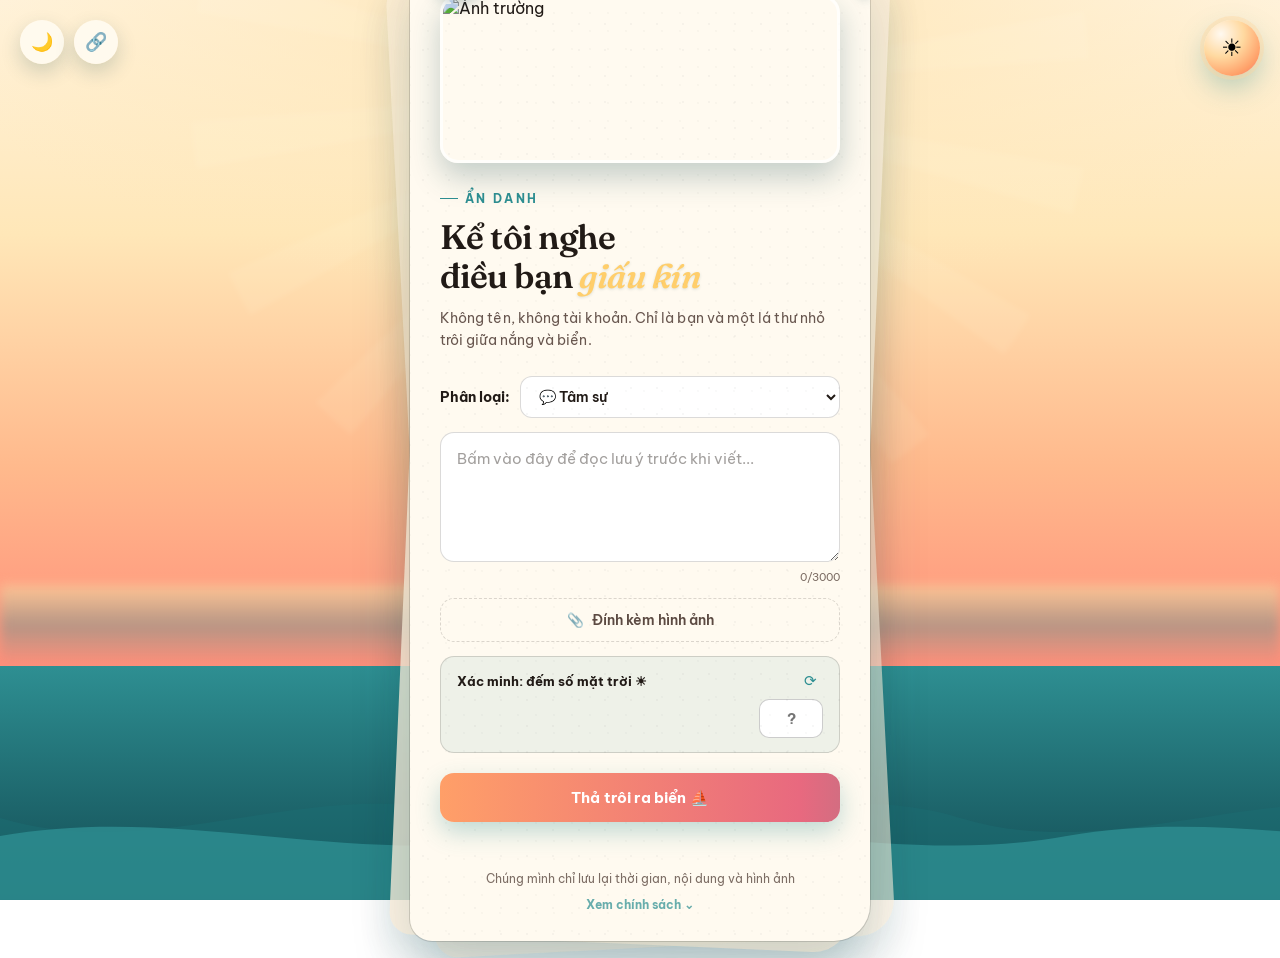
==== commit 28b9eecc: "Add files via upload" ====
--- a/index-1.html
+++ b/index-1.html
@@ -1,272 +1 @@
-<!DOCTYPE html>
-<html lang="vi">
-<head>
-<meta charset="UTF-8" />
-<meta name="viewport" content="width=device-width, initial-scale=1.0" />
-<title>Tâm Sự Dưới Nắng — Confession Ẩn Danh</title>
-<meta name="description" content="Nơi bạn kể những điều giấu kín — ẩn danh, không tài khoản, không lưu thông tin thiết bị. Chỉ là bạn và một lá thư nhỏ trôi giữa nắng và biển." />
-
-<!-- Open Graph (Facebook, Zalo...) -->
-<meta property="og:type" content="website" />
-<meta property="og:title" content="Tâm Sự Dưới Nắng — Confession Ẩn Danh" />
-<meta property="og:description" content="Kể tôi nghe điều bạn giấu kín — không tên, không tài khoản. Gửi confession ẩn danh dễ dàng, an toàn." />
-<meta property="og:image" content="og-image.jpg" />
-<meta property="og:url" content="cfsmkh.meorap.site" />
-<meta property="og:locale" content="vi_VN" />
-
-<!-- Twitter Card -->
-<meta name="twitter:card" content="summary_large_image" />
-<meta name="twitter:title" content="Tâm Sự Dưới Nắng — Confession Ẩn Danh" />
-<meta name="twitter:description" content="Kể tôi nghe điều bạn giấu kín — không tên, không tài khoản." />
-<meta name="twitter:image" content="og-image.jpg" />
-
-<!-- PWA -->
-<link rel="manifest" href="manifest.json" />
-<meta name="theme-color" content="#FF9F68" />
-<link rel="icon" href="icon-192.png" />
-<link rel="apple-touch-icon" href="icon-192.png" />
-
-<link rel="preconnect" href="https://fonts.googleapis.com">
-<link rel="preconnect" href="https://fonts.gstatic.com" crossorigin>
-<link href="https://fonts.googleapis.com/css2?family=Fraunces:ital,opsz,wght@0,9..144,300;0,9..144,400;0,9..144,500;0,9..144,600;0,9..144,700;0,9..144,900;1,9..144,400;1,9..144,500;1,9..144,600&family=Be+Vietnam+Pro:wght@300;400;500;600;700;800&display=swap" rel="stylesheet">
-<link rel="stylesheet" href="style.css">
-</head>
-<body>
-
-<div class="music-suggest-overlay" id="musicSuggestOverlay">
-  <div class="music-suggest-card">
-    <div class="music-suggest-icon">🎵</div>
-    <div class="music-suggest-title">Bật nhạc nền để dễ viết hơn?</div>
-    <div class="music-suggest-text">Một chút giai điệu nhẹ nhàng có thể giúp bạn thoải mái chia sẻ hơn.</div>
-    <div class="music-suggest-actions">
-      <button type="button" id="musicSuggestYes" class="music-suggest-btn primary">🎵 Bật nhạc</button>
-      <button type="button" id="musicSuggestNo" class="music-suggest-btn">Để sau</button>
-    </div>
-  </div>
-</div>
-
-<div class="rules-overlay" id="rulesOverlay">
-  <div class="rules-card">
-    <div class="rules-icon">📜</div>
-    <div class="rules-title">Lưu ý trước khi viết</div>
-    <div class="rules-text">Vui lòng đọc kỹ các quy định dưới đây trước khi gửi confession.</div>
-
-    <div class="rules-list" id="rulesList">
-      <ol>
-        <li>Không xúc phạm, nói xấu, bôi nhọ danh dự của bất kỳ ai có thể nhận diện được.</li>
-        <li>Không tiết lộ thông tin cá nhân của người khác khi chưa được sự cho phép của họ.</li>
-        <li>Không sử dụng ngôn từ thù ghét, phân biệt vùng miền, giới tính, tôn giáo.</li>
-        <li>Không đăng nội dung 18+, bạo lực, kích động hoặc vi phạm pháp luật.</li>
-        <li>Không quảng cáo, spam, mua bán, lừa đảo dưới mọi hình thức.</li>
-        <li>Mỗi người chỉ được gửi tối đa 5 confession/ngày.</li>
-        <li>Confession vi phạm quy định có thể bị gỡ mà không cần báo trước.</li>
-      </ol>
-    </div>
-
-    <label class="rules-check-row">
-      <input type="checkbox" id="rulesCheckbox" />
-      <span>Tôi đã đọc và đồng ý tuân thủ các quy định trên.</span>
-    </label>
-
-    <div class="rules-actions">
-      <button type="button" id="rulesAcceptBtn" class="rules-accept-btn" disabled>Đồng ý &amp; Bắt đầu viết</button>
-    </div>
-  </div>
-</div>
-
-<div class="top-toolbar">
-  <button class="toolbar-btn" id="darkModeBtn" title="Chế độ tối/sáng">🌙</button>
-  <button class="toolbar-btn" id="shareBtn" title="Chia sẻ trang">
-    🔗
-    <span class="copied-badge" id="copiedBadge">Đã sao chép!</span>
-  </button>
-</div>
-
-<div class="sky" id="sky"></div>
-<div class="rays"></div>
-<div class="holo-sweep"></div>
-<div class="encourage-toast" id="encourageToast"></div>
-<div class="sun"></div>
-<div class="horizon-glow"></div>
-
-<!-- Mây trôi -->
-<div class="cloud cloud-back" style="top: 15%; width: 140px; height: 50px;">
-  <svg viewBox="0 0 140 50" xmlns="http://www.w3.org/2000/svg" preserveAspectRatio="xMidYMid meet">
-    <ellipse cx="35" cy="25" rx="20" ry="18" fill="#FFFBF0"/>
-    <ellipse cx="55" cy="20" rx="28" ry="22" fill="#FFFBF0"/>
-    <ellipse cx="85" cy="25" rx="24" ry="20" fill="#FFFBF0"/>
-    <ellipse cx="110" cy="28" rx="18" ry="16" fill="#FFFBF0"/>
-  </svg>
-</div>
-
-<div class="cloud cloud-mid" style="top: 28%; width: 160px; height: 55px;">
-  <svg viewBox="0 0 160 55" xmlns="http://www.w3.org/2000/svg" preserveAspectRatio="xMidYMid meet">
-    <ellipse cx="40" cy="28" rx="22" ry="20" fill="#FFF9EB"/>
-    <ellipse cx="65" cy="22" rx="30" ry="24" fill="#FFF9EB"/>
-    <ellipse cx="100" cy="28" rx="26" ry="22" fill="#FFF9EB"/>
-    <ellipse cx="130" cy="32" rx="20" ry="18" fill="#FFF9EB"/>
-  </svg>
-</div>
-
-<div class="cloud cloud-front" style="top: 40%; width: 180px; height: 60px;">
-  <svg viewBox="0 0 180 60" xmlns="http://www.w3.org/2000/svg" preserveAspectRatio="xMidYMid meet">
-    <ellipse cx="45" cy="30" rx="25" ry="22" fill="#FFFDF8"/>
-    <ellipse cx="75" cy="24" rx="32" ry="26" fill="#FFFDF8"/>
-    <ellipse cx="115" cy="30" rx="28" ry="24" fill="#FFFDF8"/>
-    <ellipse cx="150" cy="35" rx="22" ry="20" fill="#FFFDF8"/>
-  </svg>
-</div>
-
-<div class="sea-wrap">
-  <div class="sea-base"></div>
-  <div class="wave wave-back">
-    <svg viewBox="0 0 2880 200" preserveAspectRatio="none" xmlns="http://www.w3.org/2000/svg">
-      <path d="M0,100 C180,160 360,40 540,100 C720,160 900,40 1080,100 C1260,160 1440,40 1620,100 C1800,160 1980,40 2160,100 C2340,160 2520,40 2700,100 C2790,130 2880,80 2880,100 L2880,200 L0,200 Z" fill="#1C6E73"/>
-    </svg>
-  </div>
-  <div class="wave wave-mid">
-    <svg viewBox="0 0 2880 200" preserveAspectRatio="none" xmlns="http://www.w3.org/2000/svg">
-      <path d="M0,110 C200,70 400,150 600,110 C800,70 1000,150 1200,110 C1400,70 1600,150 1800,110 C2000,70 2200,150 2400,110 C2600,70 2800,150 2880,120 L2880,200 L0,200 Z" fill="#2E8F92"/>
-    </svg>
-  </div>
-  <div class="reflection"></div>
-</div>
-
-<div class="boat">
-  <svg viewBox="0 0 80 60" xmlns="http://www.w3.org/2000/svg" preserveAspectRatio="xMidYMid meet">
-    <path d="M 20 40 Q 15 35 12 25 L 20 20 L 60 20 L 68 25 Q 65 35 60 40 Z" fill="#8B6F47" stroke="#6B5232" stroke-width="1"/>
-    <path d="M 20 40 Q 15 40 12 45 L 68 45 Q 65 40 60 40 Z" fill="#A0826D" stroke="#6B5232" stroke-width="1"/>
-    <path d="M 35 18 L 50 22 L 50 38 Q 40 42 35 40 Z" fill="#FFE5B4" stroke="#D4A574" stroke-width="0.8" opacity="0.9"/>
-    <path d="M 35 18 L 50 22 L 50 38 Q 40 42 35 40 Z" fill="#FFF0D9" stroke="none" opacity="0.4"/>
-    <line x1="35" y1="18" x2="35" y2="40" stroke="#6B5232" stroke-width="1.2"/>
-    <rect x="25" y="38" width="6" height="4" fill="#8B6F47" stroke="#6B5232" stroke-width="0.5"/>
-  </svg>
-</div>
-
-<div class="dolphin">
-  <svg viewBox="0 0 46 36" xmlns="http://www.w3.org/2000/svg">
-    <path d="M2,26 Q10,4 24,6 Q34,7 40,16 Q36,14 30,15 Q34,20 32,26 Q28,20 24,20 Q22,26 16,28 Q18,22 14,20 Q8,22 2,26 Z" fill="#5A8FA8"/>
-    <path d="M2,26 Q10,4 24,6 Q20,10 18,16 Q12,14 8,18 Q6,22 2,26 Z" fill="#7BAEC4"/>
-    <circle cx="30" cy="12" r="1.3" fill="#1A2E36"/>
-  </svg>
-</div>
-
-<button class="music-btn" id="musicBtn" title="Mở trình phát nhạc"></button>
-<audio id="bgMusic" preload="none"></audio>
-
-<!-- Player Modal (Nhạc) -->
-<div class="player-modal" id="playerModal">
-  <div class="player-card">
-    <button class="player-close" id="playerClose">✕</button>
-    <div class="album-art" id="albumArt">
-      <span>🎵</span>
-    </div>
-
-    <div class="player-title" id="playerTitle">Tên Bài Hát</div>
-    <div class="player-artist" id="playerArtist">Nghệ Sĩ</div>
-
-    <div class="progress-bar" id="progressBar">
-      <div class="progress-fill" id="progressFill"></div>
-    </div>
-    <div class="progress-time">
-      <span id="currentTime">0:00</span>
-      <span id="duration">0:00</span>
-    </div>
-
-    <div class="volume-control">
-      <span class="volume-icon">🔊</span>
-      <input type="range" class="volume-slider" id="volumeSlider" min="0" max="100" value="70" />
-    </div>
-
-    <div class="player-controls">
-      <button class="player-btn" id="prevBtn" title="Bài trước">⏮</button>
-      <button class="player-btn play-pause" id="playPauseBtn" title="Phát/Tạm dừng">▶</button>
-      <button class="player-btn" id="nextBtn" title="Bài sau">⏭</button>
-    </div>
-
-    <div class="playlist-search-row">
-      <input type="text" id="playlistSearch" class="playlist-search" placeholder="🔍 Tìm bài hát hoặc nghệ sĩ..." />
-    </div>
-    <div class="playlist-list" id="playlistList"></div>
-  </div>
-</div>
-
-<div class="stack">
-  <div class="card" id="card">
-    <div class="seal">☀</div>
-    <div id="formView">
-      <div class="school-banner" id="schoolBanner">
-        <img id="schoolBannerImg" src="school-banner.jpg" alt="Ảnh trường" />
-      </div>
-
-      <div class="eyebrow">Ẩn danh</div>
-      <h1>Kể tôi nghe<br>điều bạn <em>giấu kín</em></h1>
-      <div class="subtitle">Không tên, không tài khoản. Chỉ là bạn và một lá thư nhỏ trôi giữa nắng và biển.</div>
-
-      <!-- Mục Phân Loại -->
-      <div class="category-row">
-        <label for="categorySelect" class="category-label">Phân loại:</label>
-        <select id="categorySelect" class="category-select">
-          <option value="Tâm sự">💬 Tâm sự</option>
-          <option value="Tình cảm">❤️ Tình cảm</option>
-          <option value="Học tập">📚 Học tập</option>
-          <option value="Góc ẩn danh">🔎Tìm đồ/Tìm người</option>
-          <option value="Góc ẩn danh">👤Xin mạng xã hội</option>
-          <option value="Khác">✨ Khác</option>
-        </select>
-      </div>
-
-      <textarea id="content" placeholder="Bấm vào đây để đọc lưu ý trước khi viết..." maxlength="3000" readonly></textarea>
-      <div class="char-counter" id="charCounter">0/3000</div>
-
-      <div class="file-row">
-        <label class="file-label" for="imageInput">
-          📎 <span id="fileLabelText">Đính kèm hình ảnh</span>
-        </label>
-        <input type="file" id="imageInput" accept="image/*" />
-        <div class="polaroid" id="polaroid"><img id="preview" alt="preview" /></div>
-      </div>
-
-      <div class="captcha-row">
-        <div class="captcha-label">
-          <span>Xác minh: đếm số mặt trời ☀</span>
-          <button type="button" class="captcha-refresh" id="captchaRefresh" title="Đổi câu hỏi khác">⟳</button>
-        </div>
-        <div class="captcha-challenge">
-          <div class="captcha-suns" id="captchaSuns"></div>
-          <input type="text" inputmode="numeric" class="captcha-input" id="captchaInput" placeholder="?" maxlength="2" />
-        </div>
-      </div>
-
-      <input type="text" class="honeypot" id="website" name="website" tabindex="-1" autocomplete="off" />
-
-      <button class="submit" id="submitBtn"><span id="submitBtnText">Thả trôi ra biển ⛵</span></button>
-      <div class="status" id="status"></div>
-    </div>
-
-    <div class="success-view" id="successView">
-      <div class="glow-circle">☀</div>
-      <h2>Đã gửi rồi!</h2>
-      <p>Confession của bạn đang trôi ra khơi dưới nắng chiều.<br>Cảm ơn vì đã tin tưởng chia sẻ 🤍</p>
-      <button id="againBtn">Viết thêm một điều nữa</button>
-    </div>
-
-    <div class="note">
-      Chúng mình chỉ lưu lại thời gian, nội dung và hình ảnh
-      <button type="button" class="privacy-toggle" id="privacyToggle">Xem chính sách ⌄</button>
-      <div class="privacy-details" id="privacyDetails">
-        <ul>
-          <li>Dữ liệu lưu lại: nội dung bạn viết, phân loại, ảnh đính kèm (nếu có) và thời điểm gửi.</li>
-          <li>Không thu thập: tên, số điện thoại, địa chỉ IP hay thông tin thiết bị.</li>
-          <li>Bạn có thể yêu cầu gỡ bài đã gửi bằng cách liên hệ Development qua Contact : 0933958644/machkiemhung025.2026@gmail.com.</li>
-          <li>Dữ liệu chỉ dùng cho mục đích chia sẻ confesssion Mạch Kiếm Hùng, không dùng cho quảng cáo hay bán cho bên thứ ba.</li>
-        </ul>
-      </div>
-    </div>
-  </div>
-</div>
-
-<script src="script.js" defer></script>
-
-</body>
-  </html>
+<!DOCTYPE html><html lang="vi"><head><meta charset="UTF-8" /><meta name="viewport" content="width=device-width, initial-scale=1.0" /><title>Tâm Sự Dưới Nắng — Confession Ẩn Danh</title><meta name="description" content="Nơi bạn kể những điều giấu kín — ẩn danh, không tài khoản, không lưu thông tin thiết bị. Chỉ là bạn và một lá thư nhỏ trôi giữa nắng và biển." /><meta property="og:type" content="website" /><meta property="og:title" content="Tâm Sự Dưới Nắng — Confession Ẩn Danh" /><meta property="og:description" content="Kể tôi nghe điều bạn giấu kín — không tên, không tài khoản. Gửi confession ẩn danh dễ dàng, an toàn." /><meta property="og:image" content="og-image.jpg" /><meta property="og:url" content="cfsmkh.meorap.site" /><meta property="og:locale" content="vi_VN" /><meta name="twitter:card" content="summary_large_image" /><meta name="twitter:title" content="Tâm Sự Dưới Nắng — Confession Ẩn Danh" /><meta name="twitter:description" content="Kể tôi nghe điều bạn giấu kín — không tên, không tài khoản." /><meta name="twitter:image" content="og-image.jpg" /><link rel="manifest" href="manifest.json" /><meta name="theme-color" content="#FF9F68" /><link rel="icon" href="icon-192.png" /><link rel="apple-touch-icon" href="icon-192.png" /><link rel="preconnect" href="https://fonts.googleapis.com"><link rel="preconnect" href="https://fonts.gstatic.com" crossorigin><link href="https://fonts.googleapis.com/css2?family=Fraunces:ital,opsz,wght@0,9..144,300;0,9..144,400;0,9..144,500;0,9..144,600;0,9..144,700;0,9..144,900;1,9..144,400;1,9..144,500;1,9..144,600&family=Be+Vietnam+Pro:wght@300;400;500;600;700;800&display=swap" rel="stylesheet"><link rel="stylesheet" href="style.css"></head><body><div class="music-suggest-overlay" id="musicSuggestOverlay"><div class="music-suggest-card"><div class="music-suggest-icon">🎵</div><div class="music-suggest-title">Bật nhạc nền để dễ viết hơn?</div><div class="music-suggest-text">Một chút giai điệu nhẹ nhàng có thể giúp bạn thoải mái chia sẻ hơn.</div><div class="music-suggest-actions"><button type="button" id="musicSuggestYes" class="music-suggest-btn primary">🎵 Bật nhạc</button><button type="button" id="musicSuggestNo" class="music-suggest-btn">Để sau</button></div></div></div><div class="rules-overlay" id="rulesOverlay"><div class="rules-card"><div class="rules-icon">📜</div><div class="rules-title">Lưu ý trước khi viết</div><div class="rules-text">Vui lòng đọc kỹ các quy định dưới đây trước khi gửi confession.</div><div class="rules-list" id="rulesList"><ol><li>Không xúc phạm, nói xấu, bôi nhọ danh dự của bất kỳ ai có thể nhận diện được.</li><li>Không tiết lộ thông tin cá nhân của người khác khi chưa được sự cho phép của họ.</li><li>Không sử dụng ngôn từ thù ghét, phân biệt vùng miền, giới tính, tôn giáo.</li><li>Không đăng nội dung 18+, bạo lực, kích động hoặc vi phạm pháp luật.</li><li>Không quảng cáo, spam, mua bán, lừa đảo dưới mọi hình thức.</li><li>Mỗi người chỉ được gửi tối đa 5 confession/ngày.</li><li>Confession vi phạm quy định có thể bị gỡ mà không cần báo trước.</li></ol></div><label class="rules-check-row"><input type="checkbox" id="rulesCheckbox" /><span>Tôi đã đọc và đồng ý tuân thủ các quy định trên.</span></label><div class="rules-actions"><button type="button" id="rulesAcceptBtn" class="rules-accept-btn" disabled>Đồng ý &amp; Bắt đầu viết</button></div></div></div><div class="top-toolbar"><button class="toolbar-btn" id="darkModeBtn" title="Chế độ tối/sáng">🌙</button><button class="toolbar-btn" id="shareBtn" title="Chia sẻ trang">🔗<span class="copied-badge" id="copiedBadge">Đã sao chép!</span></button></div><div class="sky" id="sky"></div><div class="rays"></div><div class="holo-sweep"></div><div class="encourage-toast" id="encourageToast"></div><div class="sun"></div><div class="horizon-glow"></div><div class="cloud cloud-back" style="top: 15%; width: 140px; height: 50px;"><svg viewBox="0 0 140 50" xmlns="http://www.w3.org/2000/svg" preserveAspectRatio="xMidYMid meet"><ellipse cx="35" cy="25" rx="20" ry="18" fill="#FFFBF0"/><ellipse cx="55" cy="20" rx="28" ry="22" fill="#FFFBF0"/><ellipse cx="85" cy="25" rx="24" ry="20" fill="#FFFBF0"/><ellipse cx="110" cy="28" rx="18" ry="16" fill="#FFFBF0"/></svg></div><div class="cloud cloud-mid" style="top: 28%; width: 160px; height: 55px;"><svg viewBox="0 0 160 55" xmlns="http://www.w3.org/2000/svg" preserveAspectRatio="xMidYMid meet"><ellipse cx="40" cy="28" rx="22" ry="20" fill="#FFF9EB"/><ellipse cx="65" cy="22" rx="30" ry="24" fill="#FFF9EB"/><ellipse cx="100" cy="28" rx="26" ry="22" fill="#FFF9EB"/><ellipse cx="130" cy="32" rx="20" ry="18" fill="#FFF9EB"/></svg></div><div class="cloud cloud-front" style="top: 40%; width: 180px; height: 60px;"><svg viewBox="0 0 180 60" xmlns="http://www.w3.org/2000/svg" preserveAspectRatio="xMidYMid meet"><ellipse cx="45" cy="30" rx="25" ry="22" fill="#FFFDF8"/><ellipse cx="75" cy="24" rx="32" ry="26" fill="#FFFDF8"/><ellipse cx="115" cy="30" rx="28" ry="24" fill="#FFFDF8"/><ellipse cx="150" cy="35" rx="22" ry="20" fill="#FFFDF8"/></svg></div><div class="sea-wrap"><div class="sea-base"></div><div class="wave wave-back"><svg viewBox="0 0 2880 200" preserveAspectRatio="none" xmlns="http://www.w3.org/2000/svg"><path d="M0,100 C180,160 360,40 540,100 C720,160 900,40 1080,100 C1260,160 1440,40 1620,100 C1800,160 1980,40 2160,100 C2340,160 2520,40 2700,100 C2790,130 2880,80 2880,100 L2880,200 L0,200 Z" fill="#1C6E73"/></svg></div><div class="wave wave-mid"><svg viewBox="0 0 2880 200" preserveAspectRatio="none" xmlns="http://www.w3.org/2000/svg"><path d="M0,110 C200,70 400,150 600,110 C800,70 1000,150 1200,110 C1400,70 1600,150 1800,110 C2000,70 2200,150 2400,110 C2600,70 2800,150 2880,120 L2880,200 L0,200 Z" fill="#2E8F92"/></svg></div><div class="reflection"></div></div><div class="boat"><svg viewBox="0 0 80 60" xmlns="http://www.w3.org/2000/svg" preserveAspectRatio="xMidYMid meet"><path d="M 20 40 Q 15 35 12 25 L 20 20 L 60 20 L 68 25 Q 65 35 60 40 Z" fill="#8B6F47" stroke="#6B5232" stroke-width="1"/><path d="M 20 40 Q 15 40 12 45 L 68 45 Q 65 40 60 40 Z" fill="#A0826D" stroke="#6B5232" stroke-width="1"/><path d="M 35 18 L 50 22 L 50 38 Q 40 42 35 40 Z" fill="#FFE5B4" stroke="#D4A574" stroke-width="0.8" opacity="0.9"/><path d="M 35 18 L 50 22 L 50 38 Q 40 42 35 40 Z" fill="#FFF0D9" stroke="none" opacity="0.4"/><line x1="35" y1="18" x2="35" y2="40" stroke="#6B5232" stroke-width="1.2"/><rect x="25" y="38" width="6" height="4" fill="#8B6F47" stroke="#6B5232" stroke-width="0.5"/></svg></div><div class="dolphin"><svg viewBox="0 0 46 36" xmlns="http://www.w3.org/2000/svg"><path d="M2,26 Q10,4 24,6 Q34,7 40,16 Q36,14 30,15 Q34,20 32,26 Q28,20 24,20 Q22,26 16,28 Q18,22 14,20 Q8,22 2,26 Z" fill="#5A8FA8"/><path d="M2,26 Q10,4 24,6 Q20,10 18,16 Q12,14 8,18 Q6,22 2,26 Z" fill="#7BAEC4"/><circle cx="30" cy="12" r="1.3" fill="#1A2E36"/></svg></div><button class="music-btn" id="musicBtn" title="Mở trình phát nhạc"></button><audio id="bgMusic" preload="none"></audio><div class="player-modal" id="playerModal"><div class="player-card"><button class="player-close" id="playerClose">✕</button><div class="album-art" id="albumArt"><span>🎵</span></div><div class="player-title" id="playerTitle">Tên Bài Hát</div><div class="player-artist" id="playerArtist">Nghệ Sĩ</div><div class="progress-bar" id="progressBar"><div class="progress-fill" id="progressFill"></div></div><div class="progress-time"><span id="currentTime">0:00</span><span id="duration">0:00</span></div><div class="volume-control"><span class="volume-icon">🔊</span><input type="range" class="volume-slider" id="volumeSlider" min="0" max="100" value="70" /></div><div class="player-controls"><button class="player-btn" id="prevBtn" title="Bài trước">⏮</button><button class="player-btn play-pause" id="playPauseBtn" title="Phát/Tạm dừng">▶</button><button class="player-btn" id="nextBtn" title="Bài sau">⏭</button></div><div class="playlist-search-row"><input type="text" id="playlistSearch" class="playlist-search" placeholder="🔍 Tìm bài hát hoặc nghệ sĩ..." /></div><div class="playlist-list" id="playlistList"></div></div></div><div class="stack"><div class="card" id="card"><div class="seal">☀</div><div id="formView"><div class="school-banner" id="schoolBanner"><img id="schoolBannerImg" src="school-banner.jpg" alt="Ảnh trường" /></div><div class="eyebrow">Ẩn danh</div><h1>Kể tôi nghe<br>điều bạn <em>giấu kín</em></h1><div class="subtitle">Không tên, không tài khoản. Chỉ là bạn và một lá thư nhỏ trôi giữa nắng và biển.</div><div class="category-row"><label for="categorySelect" class="category-label">Phân loại:</label><select id="categorySelect" class="category-select"><option value="Tâm sự">💬 Tâm sự</option><option value="Tình cảm">❤️ Tình cảm</option><option value="Học tập">📚 Học tập</option><option value="Góc ẩn danh">🔎Tìm đồ/Tìm người</option><option value="Góc ẩn danh">👤Xin mạng xã hội</option><option value="Khác">✨ Khác</option></select></div><textarea id="content" placeholder="Bấm vào đây để đọc lưu ý trước khi viết..." maxlength="3000" readonly></textarea><div class="char-counter" id="charCounter">0/3000</div><div class="file-row"><label class="file-label" for="imageInput">📎 <span id="fileLabelText">Đính kèm hình ảnh</span></label><input type="file" id="imageInput" accept="image/*" /><div class="polaroid" id="polaroid"><img id="preview" alt="preview" /></div></div><div class="captcha-row"><div class="captcha-label"><span>Xác minh: đếm số mặt trời ☀</span><button type="button" class="captcha-refresh" id="captchaRefresh" title="Đổi câu hỏi khác">⟳</button></div><div class="captcha-challenge"><div class="captcha-suns" id="captchaSuns"></div><input type="text" inputmode="numeric" class="captcha-input" id="captchaInput" placeholder="?" maxlength="2" /></div></div><input type="text" class="honeypot" id="website" name="website" tabindex="-1" autocomplete="off" /><button class="submit" id="submitBtn"><span id="submitBtnText">Thả trôi ra biển ⛵</span></button><div class="status" id="status"></div></div><div class="success-view" id="successView"><div class="glow-circle">☀</div><h2>Đã gửi rồi!</h2><p>Confession của bạn đang trôi ra khơi dưới nắng chiều.<br>Cảm ơn vì đã tin tưởng chia sẻ 🤍</p><button id="againBtn">Viết thêm một điều nữa</button></div><div class="note">Chúng mình chỉ lưu lại thời gian, nội dung và hình ảnh<button type="button" class="privacy-toggle" id="privacyToggle">Xem chính sách ⌄</button><div class="privacy-details" id="privacyDetails"><ul><li>Dữ liệu lưu lại: nội dung bạn viết, phân loại, ảnh đính kèm (nếu có) và thời điểm gửi.</li><li>Không thu thập: tên, số điện thoại, địa chỉ IP hay thông tin thiết bị.</li><li>Bạn có thể yêu cầu gỡ bài đã gửi bằng cách liên hệ Development qua Contact : 0933958644/machkiemhung025.2026@gmail.com.</li><li>Dữ liệu chỉ dùng cho mục đích chia sẻ confesssion Mạch Kiếm Hùng, không dùng cho quảng cáo hay bán cho bên thứ ba.</li></ul></div></div></div></div><script src="script.js" defer></script></body></html>
--- a/style.css
+++ b/style.css
@@ -1,1193 +1 @@
-:root{
-    --sky-gold:    #FFE7B8;
-    --sky-peach:   #FFB98C;
-    --horizon:     #FF8F7A;
-    --sea-teal:    #2E8F92;
-    --sea-deep:    #124A52;
-    --foam:        #EAFBF6;
-    --apricot:     #FF9F68;
-    --dusk-rose:   #E8697F;
-    --ink:         #211A16;
-    --ink-soft:    #5C4A42;
-    --glow:        #FFD9A0;
-    --card-bg:     #FFFAF0;
-    --card-bg2:    #FFF1DC;
-    --card-border: rgba(33,26,22,0.16);
-    --ink-faded:   rgba(33,26,22,0.42);
-    --em-glow:     #FFCE6B;
-    --input-bg:    #FFFFFF;
-    --panel-bg:    rgba(255,250,240,0.95);
-  }
-
-  body.daytime{
-    --sky-gold:    #FFF3D6;
-    --sky-peach:   #C9E8E5;
-    --horizon:     #A8DDD8;
-    --sea-teal:    #3FAEB0;
-    --sea-deep:    #1B6E72;
-  }
-
-  body.dark-mode{
-    --sky-gold:    #241C38;
-    --sky-peach:   #2E2247;
-    --horizon:     #3A2750;
-    --sea-teal:    #123640;
-    --sea-deep:    #071620;
-    --foam:        #2A2438;
-    --apricot:     #FFB07A;
-    --dusk-rose:   #C77DFF;
-    --ink:         #F5EFFF;
-    --ink-soft:    #C7BBDE;
-    --glow:        #E3B8FF;
-    --card-bg:     #221C36;
-    --card-bg2:    #2B2340;
-    --card-border: rgba(227,184,255,0.2);
-    --ink-faded:   rgba(245,239,255,0.4);
-    --em-glow:     #FFD98A;
-    --input-bg:    #1B1530;
-    --panel-bg:    rgba(34,28,54,0.92);
-  }
-
-  *{ box-sizing:border-box; }
-  html,body{ height:100%; }
-  body{
-    margin:0;
-    min-height:100vh;
-    display:flex;
-    align-items:center;
-    justify-content:center;
-    padding:32px 20px;
-    font-family:'Be Vietnam Pro', sans-serif;
-    -webkit-font-smoothing:antialiased;
-    -moz-osx-font-smoothing:grayscale;
-    text-rendering:optimizeLegibility;
-    font-feature-settings:"kern" 1, "liga" 1;
-    color:var(--ink);
-    overflow-x:hidden;
-    position:relative;
-    background:
-      radial-gradient(ellipse 90% 55% at 50% 0%, var(--sky-gold) 0%, transparent 62%),
-      linear-gradient(180deg, #FFF3DD 0%, var(--sky-gold) 26%, var(--sky-peach) 52%, var(--horizon) 74%, #E0716E 100%);
-    background-attachment: fixed;
-  }
-
-  /* ================= SKY LAYER ================= */
-  .sky{ position:fixed; inset:0; overflow:hidden; pointer-events:none; z-index:0; }
-
-  .rays{
-    position:fixed;
-    top:-40vh; left:50%;
-    width:900px; height:900px;
-    margin-left:-450px;
-    background: repeating-conic-gradient(from 0deg, rgba(255,246,214,0.32) 0deg 6deg, transparent 6deg 20deg);
-    border-radius:50%;
-    filter: blur(2px);
-    opacity:0.55;
-    mix-blend-mode: soft-light;
-    animation: rotateRays 100s linear infinite;
-    pointer-events:none;
-    z-index:0;
-  }
-  @keyframes rotateRays{ from{ transform:rotate(0deg); } to{ transform:rotate(360deg); } }
-
-  .sun{
-    position:fixed;
-    bottom: 27vh; left:50%;
-    width:280px; height:280px;
-    margin-left:-140px;
-    border-radius:50%;
-    background: radial-gradient(circle, rgba(255,246,220,0.98) 0%, rgba(255,201,120,0.7) 45%, rgba(255,159,104,0) 75%);
-    animation: breathe 7s ease-in-out infinite;
-    pointer-events:none;
-    z-index:0;
-  }
-  @keyframes breathe{
-    0%,100%{ opacity:0.85; transform:scale(1); }
-    50%{ opacity:1; transform:scale(1.05); }
-  }
-
-  .mote{
-    position:absolute;
-    bottom:-10%;
-    border-radius:50%;
-    background:radial-gradient(circle at 35% 35%, rgba(255,255,255,0.95), rgba(255,214,140,0.35) 55%, rgba(255,214,140,0) 75%);
-    filter: blur(1px);
-    opacity:0.7;
-    animation: rise linear infinite;
-  }
-  @keyframes rise{
-    0%   { transform: translate(0,0) scale(0.9); opacity:0; }
-    10%  { opacity:0.75; }
-    50%  { transform: translate(var(--drift,20px), -55vh) scale(1); }
-    90%  { opacity:0.4; }
-    100% { transform: translate(calc(var(--drift,20px) * 2), -110vh) scale(1.05); opacity:0; }
-  }
-
-  .glint{
-    position:absolute;
-    border-radius:50%;
-    background: radial-gradient(circle, rgba(255,255,255,0.95), rgba(255,255,255,0) 70%);
-    animation: twinkle ease-in-out infinite;
-    pointer-events:none;
-  }
-  @keyframes twinkle{
-    0%,100%{ opacity:0; transform:scale(0.4); }
-    50%{ opacity:1; transform:scale(1); }
-  }
-
-  .seagull{
-    position:fixed;
-    font-size:16px;
-    pointer-events:none;
-    z-index:1;
-    opacity:0.85;
-    animation: flyAcross linear infinite;
-  }
-  @keyframes flyAcross{
-    from{ transform:translate(-10vw,0); }
-    to{ transform:translate(110vw,-30px); }
-  }
-
-  /* ================= HORIZON + SEA LAYER ================= */
-  .horizon-glow{
-    position:fixed;
-    left:0; right:0;
-    bottom:26vh;
-    height:9vh;
-    background: linear-gradient(180deg, rgba(255,217,160,0.65), rgba(46,143,146,0.35), transparent);
-    filter: blur(6px);
-    pointer-events:none;
-    z-index:1;
-  }
-
-  .sea-wrap{
-    position:fixed;
-    left:0; right:0; bottom:0;
-    height:26vh;
-    overflow:hidden;
-    pointer-events:none;
-    z-index:2;
-  }
-  .sea-base{
-    position:absolute; inset:0;
-    background: linear-gradient(180deg, var(--sea-teal) 0%, var(--sea-deep) 100%);
-  }
-  .reflection{
-    position:absolute;
-    left:50%; top:0; bottom:0;
-    width:120px; margin-left:-60px;
-    background: repeating-linear-gradient(180deg, rgba(255,244,214,0.55) 0px, rgba(255,244,214,0.12) 6px, transparent 12px, transparent 20px);
-    filter: blur(1px);
-    mix-blend-mode: screen;
-    animation: shimmer 2.6s ease-in-out infinite;
-  }
-  @keyframes shimmer{ 0%,100%{ opacity:0.35; } 50%{ opacity:0.8; } }
-
-  .wave{
-    position:absolute;
-    left:0; bottom:0;
-    width:200%; height:70%;
-  }
-  .wave svg{ width:100%; height:100%; display:block; }
-  .wave-back{ opacity:0.5; animation: waveDrift 26s linear infinite; }
-  .wave-mid{ opacity:0.8; bottom:-4%; animation: waveDrift 16s linear infinite reverse; }
-  @keyframes waveDrift{ from{ transform:translateX(0); } to{ transform:translateX(-50%); } }
-
-  .boat{
-    position:fixed;
-    bottom: 24.8vh;
-    width:80px;
-    height:60px;
-    z-index:2;
-    pointer-events:none;
-    opacity:0.92;
-    animation: sailAcross 80s linear infinite;
-    filter: drop-shadow(2px 4px 8px rgba(18,74,82,0.25));
-  }
-  @keyframes sailAcross{
-    from{ transform:translateX(-10vw); }
-    to{ transform:translateX(110vw); }
-  }
-
-  .cloud{
-    position:fixed;
-    z-index:2;
-    pointer-events:none;
-    opacity:0.7;
-    filter: drop-shadow(1px 2px 3px rgba(18,74,82,0.1));
-    animation: driftCloud linear infinite;
-  }
-  .cloud.cloud-back{ opacity:0.4; animation-duration:120s; }
-  .cloud.cloud-mid{ opacity:0.6; animation-duration:90s; }
-  .cloud.cloud-front{ opacity:0.8; animation-duration:60s; }
-  .cloud svg{
-    width:100%;
-    height:100%;
-    display:block;
-  }
-  @keyframes driftCloud{
-    from{ transform:translateX(-15vw); }
-    to{ transform:translateX(115vw); }
-  }
-
-  @media (max-width: 560px){
-    .sun{ width:200px; height:200px; margin-left:-100px; bottom:24vh; }
-    .sea-wrap, .boat{ bottom:0; }
-  }
-
-  /* ================= CARD ================= */
-  .stack{ position:relative; width:100%; max-width:460px; z-index:3; }
-  .stack::before, .stack::after{
-    content:"";
-    position:absolute; inset:0;
-    background: var(--foam);
-    border-radius: 30px 10px 36px 22px;
-    box-shadow: 0 20px 40px rgba(18,74,82,0.16);
-    pointer-events:none;
-    z-index:0;
-  }
-  .stack::before{ transform: rotate(-3deg) translateY(6px); opacity:0.6; background:var(--card-bg2); }
-  .stack::after{ transform: rotate(2.5deg) translateY(3px); opacity:0.8; background:var(--card-bg2); }
-
-  .card{
-    position:relative;
-    overflow:hidden;
-    z-index:1;
-    background: var(--card-bg);
-    border-radius: 30px 10px 36px 22px;
-    padding:36px 30px 28px;
-    box-shadow:
-      0 2px 0 rgba(255,255,255,0.6) inset,
-      0 30px 60px rgba(18,74,82,0.2),
-      0 0 0 1px var(--card-border);
-    transition: transform 0.6s cubic-bezier(.34,1.56,.64,1), opacity 0.5s ease;
-    color:var(--ink);
-  }
-  .card::before{
-    content:"";
-    position:absolute; inset:0;
-    background-image:
-      radial-gradient(rgba(23,33,30,0.035) 1px, transparent 1px),
-      radial-gradient(rgba(23,33,30,0.025) 1px, transparent 1px);
-    background-size: 26px 26px, 18px 18px;
-    background-position: 0 0, 9px 9px;
-    pointer-events:none;
-  }
-  /* Góc gấp giấy phía trên bên phải, như một lá thư thật đang hé mở */
-  .card::after{
-    content:"";
-    position:absolute;
-    top:0; right:0;
-    width:0; height:0;
-    border-style:solid;
-    border-width:0 40px 40px 0;
-    border-color: transparent var(--card-bg2) transparent transparent;
-    filter: drop-shadow(-3px 3px 5px rgba(18,74,82,0.3));
-    z-index:3;
-    pointer-events:none;
-  }
-  .card.sending{
-    transform: translate(130px, 30px) rotate(12deg) scale(0.78);
-    opacity:0;
-  }
-
-  .seal{
-    position:absolute;
-    top:-16px; left:24px;
-    width:52px; height:52px;
-    border-radius:50%;
-    background: radial-gradient(circle at 35% 30%, #FFE9BE, var(--apricot) 65%, var(--dusk-rose) 100%);
-    box-shadow: 0 8px 16px rgba(18,74,82,0.3), inset 0 0 0 2px rgba(255,255,255,0.4);
-    display:flex; align-items:center; justify-content:center;
-    font-size:20px;
-    transform: rotate(8deg);
-    z-index:4;
-  }
-
-  body.dark-mode .card{
-    box-shadow:
-      0 2px 0 rgba(255,255,255,0.05) inset,
-      0 30px 70px rgba(0,0,0,0.5),
-      0 0 0 1.5px var(--card-border),
-      0 0 40px rgba(199,125,255,0.12);
-  }
-  body.dark-mode .stack::before,
-  body.dark-mode .stack::after{
-    box-shadow: 0 20px 40px rgba(0,0,0,0.4);
-  }
-
-  .school-banner{
-    width:100%;
-    height:168px;
-    border-radius:18px;
-    overflow:hidden;
-    margin-bottom:20px;
-    box-shadow:0 14px 30px rgba(18,74,82,0.25);
-    border:3px solid rgba(255,255,255,0.75);
-    position:relative;
-  }
-  .school-banner img{ width:100%; height:100%; object-fit:cover; display:block; animation: fadeIn 0.6s ease; }
-  .school-banner .banner-placeholder{
-    width:100%; height:100%;
-    display:flex; align-items:center; justify-content:center;
-    text-align:center; padding:0 16px;
-    background: linear-gradient(120deg, var(--sky-peach), var(--sea-teal));
-    color:#fff; font-size:13.5px; font-weight:700; letter-spacing:0.02em;
-  }
-  @keyframes fadeIn{ from{ opacity:0; } to{ opacity:1; } }
-
-  @media (max-width: 480px){
-    .school-banner{
-      height:96px;
-      border-width:2px;
-      border-radius:14px;
-      box-shadow:0 8px 18px rgba(18,74,82,0.18);
-      margin-bottom:16px;
-    }
-    .school-banner .banner-placeholder{
-      font-size:11px;
-      padding:0 12px;
-    }
-    .seal{
-      width:42px; height:42px;
-      top:-12px; left:18px;
-      font-size:16px;
-    }
-  }
-
-  @media (max-width: 360px){
-    .school-banner{ height:82px; }
-  }
-
-  .eyebrow{
-    display:inline-flex; align-items:center; gap:7px;
-    font-size:11.5px; letter-spacing:0.2em; text-transform:uppercase;
-    color:var(--sea-teal); font-weight:700; margin-bottom:12px;
-    font-family:'Be Vietnam Pro', sans-serif;
-  }
-  .eyebrow::before{ content:""; width:18px; height:1.5px; background:var(--sea-teal); display:inline-block; }
-
-  h1{
-    font-family:'Fraunces', serif;
-    font-optical-sizing:auto;
-    font-weight:600; font-size:clamp(27px, 5vw, 34px); line-height:1.16;
-    letter-spacing:-0.015em;
-    text-wrap:balance;
-    margin:0 0 10px; color:var(--ink);
-  }
-  h1 em{
-    font-style:italic;
-    font-weight:600;
-    color:var(--em-glow);
-    text-shadow: 0 1px 3px rgba(18,74,82,0.15);
-  }
-
-  .subtitle{
-    font-size:14px; color:var(--ink-soft); margin-bottom:24px;
-    line-height:1.6; letter-spacing:0.005em; opacity:0.92;
-  }
-
-  .category-row{
-    margin-bottom: 14px;
-    display: flex;
-    align-items: center;
-    gap: 10px;
-  }
-  .category-label{
-    font-size: 13.5px;
-    font-weight: 700;
-    color:var(--ink);
-    white-space: nowrap;
-  }
-  .category-select{
-    flex: 1;
-    padding: 10px 14px;
-    border-radius: 12px;
-    border: 1.5px solid var(--card-border);
-    background: var(--input-bg);
-    color:var(--ink);
-    font-size: 14px;
-    font-family: 'Be Vietnam Pro', sans-serif;
-    font-weight: 600;
-    cursor: pointer;
-    outline: none;
-    transition: border-color 0.25s, box-shadow 0.25s;
-  }
-  .category-select:focus{
-    border-color: var(--sea-teal);
-    box-shadow: 0 0 0 3px rgba(46,143,146,0.15);
-  }
-
-  textarea{
-    width:100%; min-height:130px; resize:vertical;
-    padding:14px 16px; border-radius:14px;
-    border:1.5px solid var(--card-border);
-    background:var(--input-bg); color:var(--ink);
-    font-size:15px; line-height:1.6; font-family:'Be Vietnam Pro', sans-serif;
-    transition: border-color 0.25s, box-shadow 0.25s;
-    position:relative; z-index:1;
-  }
-  textarea:focus{ outline:none; border-color:var(--sea-teal); box-shadow:0 0 0 4px rgba(46,143,146,0.15); }
-  textarea::placeholder{ color:var(--ink-faded); }
-
-  .file-row{ margin-top:14px; }
-  .file-label{
-    display:flex; align-items:center; justify-content:center; gap:8px;
-    padding:12px; border:1.5px dashed var(--card-border); border-radius:14px;
-    color:var(--ink-soft); cursor:pointer; font-size:13.5px; font-weight:600;
-    transition: 0.25s;
-  }
-  .file-label:hover{ border-color:var(--sea-teal); color:var(--sea-teal); background:rgba(46,143,146,0.06); }
-  input[type="file"]{ display:none; }
-
-  .polaroid{
-    display:none; margin-top:12px; background:#fff;
-    padding:8px 8px 22px; border-radius:4px;
-    box-shadow:0 10px 20px rgba(18,74,82,0.2);
-    transform:rotate(-2deg); position:relative;
-    width:70%; margin-left:auto; margin-right:auto;
-  }
-  .polaroid::before{
-    content:""; position:absolute; top:-10px; left:50%;
-    width:46px; height:18px; margin-left:-23px;
-    background:rgba(255,215,154,0.55); border:1px solid rgba(255,159,104,0.4);
-  }
-  .polaroid img{ display:block; width:100%; border-radius:2px; }
-
-  .captcha-row{
-    margin-top:14px;
-    padding:14px 16px;
-    border-radius:14px;
-    background: rgba(46,143,146,0.08);
-    border:1.5px solid rgba(46,143,146,0.22);
-  }
-  .captcha-label{
-    font-size:12.5px; font-weight:700; color:var(--ink);
-    margin-bottom:8px; display:flex; align-items:center; justify-content:space-between;
-  }
-  .captcha-refresh{
-    border:none; background:none; cursor:pointer;
-    font-size:15px; color:var(--sea-teal);
-    transition: transform 0.4s ease;
-  }
-  .captcha-refresh:hover{ transform:rotate(180deg); }
-  .captcha-challenge{ display:flex; align-items:center; gap:12px; }
-  .captcha-suns{ font-size:20px; letter-spacing:3px; flex:1; }
-  .captcha-input{
-    width:64px; padding:9px 10px; border-radius:10px;
-    border:1.5px solid rgba(0,0,0,0.2);
-    background:var(--input-bg); color:var(--ink); font-size:15px;
-    text-align:center; font-family:'Be Vietnam Pro', sans-serif; font-weight:700;
-  }
-  .captcha-input:focus{ outline:none; border-color:var(--sea-teal); box-shadow:0 0 0 3px rgba(46,143,146,0.15); }
-
-  .honeypot{ position:absolute; left:-9999px; width:1px; height:1px; opacity:0; pointer-events:none; }
-
-  button.submit{
-    position:relative; width:100%; margin-top:20px; padding:15px;
-    border:none; border-radius:14px;
-    background: linear-gradient(90deg, var(--apricot), var(--dusk-rose), var(--sea-teal));
-    background-size:180% 100%;
-    color:#fff; font-family:'Be Vietnam Pro', sans-serif; font-size:15px; font-weight:700;
-    letter-spacing:0.01em; cursor:pointer; overflow:hidden;
-    transition: transform 0.2s ease, box-shadow 0.2s ease, background-position 0.6s ease;
-    box-shadow: 0 10px 24px rgba(46,143,146,0.3);
-  }
-  button.submit:hover{ transform:translateY(-2px); background-position:100% 0; box-shadow:0 14px 28px rgba(46,143,146,0.4); }
-  button.submit:active{ transform:translateY(0); }
-  button.submit:disabled{ opacity:0.65; cursor:not-allowed; transform:none; }
-  button.submit::after{
-    content:""; position:absolute; top:0; left:-60%; width:40%; height:100%;
-    background:linear-gradient(120deg, transparent, rgba(255,255,255,0.55), transparent);
-    transform:skewX(-20deg);
-    animation: shine 3.2s ease-in-out infinite;
-  }
-  @keyframes shine{ 0%{ left:-60%; } 45%,100%{ left:120%; } }
-
-  .status{ margin-top:12px; text-align:center; font-size:13px; min-height:18px; font-weight:600; }
-  .status.ok{ color:#1E7A72; }
-  .status.err{ color:#D1546B; }
-
-  .note{ margin-top:18px; font-size:11.5px; color:var(--ink-soft); text-align:center; line-height:1.6; opacity: 0.8; }
-
-  .privacy-toggle{
-    display:block; margin:8px auto 0; background:none; border:none;
-    color:var(--sea-teal); font-size:11.5px; font-weight:700; cursor:pointer;
-    font-family:'Be Vietnam Pro', sans-serif; opacity:0.9;
-    transition: opacity 0.2s;
-  }
-  .privacy-toggle:hover{ opacity:1; text-decoration:underline; }
-
-  .privacy-details{
-    max-height:0; overflow:hidden; opacity:0;
-    transition: max-height 0.35s ease, opacity 0.3s ease, margin-top 0.35s ease;
-    text-align:left;
-  }
-  .privacy-details.open{
-    max-height:300px; opacity:1; margin-top:10px;
-  }
-  .privacy-details ul{ margin:0; padding-left:18px; }
-  .privacy-details li{ margin-bottom:6px; line-height:1.5; }
-
-  .success-view{ display:none; text-align:center; padding:20px 6px 4px; }
-  .success-view .glow-circle{
-    width:64px; height:64px; margin:0 auto 16px; border-radius:50%;
-    background: radial-gradient(circle, #FFF6E0 0%, var(--glow) 70%, transparent 100%);
-    display:flex; align-items:center; justify-content:center; font-size:26px;
-    animation: pop 0.5s cubic-bezier(.34,1.56,.64,1);
-  }
-  @keyframes pop{ 0%{ transform:scale(0); } 70%{ transform:scale(1.1); } 100%{ transform:scale(1); } }
-  .success-view h2{ font-family:'Fraunces', serif; font-weight:600; font-size:22px; margin:0 0 8px; color:var(--ink); }
-  .success-view p{ font-size:13.5px; color:var(--ink); margin:0 0 20px; line-height:1.6; }
-  .success-view button{
-    background:transparent; border:1.5px solid var(--sea-teal); color:var(--sea-teal);
-    padding:10px 22px; border-radius:12px; font-family:'Be Vietnam Pro', sans-serif;
-    font-weight:700; font-size:13.5px; cursor:pointer; transition:0.25s;
-  }
-  .success-view button:hover{ background:var(--sea-teal); color:#fff; }
-
-  /* ================= MUSIC PLAYER MODAL ================= */
-  .music-btn{
-    position:fixed; top:20px; right:20px;
-    width:56px; height:56px; border-radius:50%;
-    border:none;
-    background: radial-gradient(circle at 30% 25%, #FFF9F0 0%, var(--glow) 40%, var(--apricot) 75%, var(--dusk-rose) 100%);
-    box-shadow: 
-      0 0 0 4px rgba(255,214,160,0.4),
-      0 12px 28px rgba(46,143,146,0.35);
-    font-size:0;
-    display:flex; align-items:center; justify-content:center;
-    cursor:pointer; z-index:6;
-    transition: transform 0.3s ease, box-shadow 0.3s ease;
-  }
-  .music-btn::before{
-    content:"☀";
-    font-size:24px;
-    animation: glowPulse 2.4s ease-in-out infinite;
-  }
-  .music-btn:hover{ transform:scale(1.12); box-shadow: 0 0 0 6px rgba(255,214,160,0.6), 0 14px 32px rgba(46,143,146,0.45); }
-  @keyframes glowPulse{
-    0%,100%{ opacity:0.8; transform:scale(1); }
-    50%{ opacity:1; transform:scale(1.08); }
-  }
-
-  .player-modal{
-    display:none;
-    position:fixed;
-    inset:0;
-    z-index:99;
-    background:rgba(0,0,0,0.6);
-    backdrop-filter: blur(5px);
-    align-items:center;
-    justify-content:center;
-    padding:20px;
-  }
-  .player-modal.open{ display:flex; }
-
-  .player-card{
-    width:100%;
-    max-width:380px;
-    max-height:88vh;
-    overflow-y:auto;
-    background: var(--panel-bg);
-    border-radius:24px;
-    padding:28px 24px 24px;
-    box-shadow: 0 20px 60px rgba(0,0,0,0.4);
-    text-align:center;
-    position:relative;
-    color:var(--ink);
-    animation: zoomIn 0.3s cubic-bezier(0.34,1.56,0.64,1);
-  }
-  .player-card::-webkit-scrollbar{ width:6px; }
-  .player-card::-webkit-scrollbar-thumb{ background:rgba(46,143,146,0.35); border-radius:3px; }
-  @keyframes zoomIn{
-    from{ transform: scale(0.8); opacity: 0; }
-    to{ transform: scale(1); opacity: 1; }
-  }
-
-  .player-close{
-    position:absolute; top:14px; right:14px;
-    width:32px; height:32px;
-    border-radius:50%;
-    border:none;
-    background:rgba(0,0,0,0.08);
-    color:var(--ink);
-    font-size:18px;
-    cursor:pointer;
-    transition: 0.2s;
-  }
-  .player-close:hover{ background:rgba(0,0,0,0.2); }
-
-  .album-art{
-    width:140px; height:140px;
-    margin:0 auto 16px;
-    border-radius:16px;
-    overflow:hidden;
-    box-shadow: 0 12px 24px rgba(0,0,0,0.15);
-    background: linear-gradient(135deg, var(--sky-peach), var(--sea-teal));
-    display:flex; align-items:center; justify-content:center;
-    font-size:36px;
-    color:rgba(255,255,255,0.8);
-  }
-  .album-art img{ width:100%; height:100%; object-fit:cover; }
-
-  .player-title{
-    font-family:'Fraunces', serif;
-    font-size:20px; font-weight:600;
-    margin:0 0 4px; color:var(--ink);
-  }
-  .player-artist{
-    font-size:13px; color:var(--ink-soft); opacity: 0.7;
-    margin-bottom:16px;
-  }
-
-  .progress-bar{
-    width:100%;
-    height:5px;
-    border-radius:3px;
-    background:rgba(0,0,0,0.1);
-    margin-bottom:6px;
-    position:relative;
-    cursor:pointer;
-  }
-  .progress-fill{
-    height:100%;
-    background: linear-gradient(90deg, var(--apricot), var(--dusk-rose));
-    border-radius:3px;
-    width:0%;
-    transition: width 0.1s linear;
-  }
-  .progress-time{
-    display:flex; justify-content:space-between;
-    font-size:11px; color:var(--ink-soft); opacity: 0.7;
-    margin-bottom:14px;
-  }
-
-  .volume-control{
-    display:flex; align-items:center; gap:10px;
-    margin-bottom:18px;
-  }
-  .volume-icon{ font-size:16px; }
-  .volume-slider{
-    flex:1; height:4px;
-    border-radius:2px;
-    background:rgba(0,0,0,0.12);
-    appearance:none;
-    cursor:pointer;
-    -webkit-appearance:none;
-  }
-  .volume-slider::-webkit-slider-thumb{
-    appearance:none;
-    width:14px; height:14px;
-    border-radius:50%;
-    background: var(--apricot);
-    cursor:pointer;
-    box-shadow: 0 2px 6px rgba(0,0,0,0.2);
-  }
-
-  .player-controls{
-    display:flex; align-items:center; justify-content:center; gap:16px;
-  }
-  .player-btn{
-    width:44px; height:44px;
-    border-radius:50%;
-    border:none;
-    background: linear-gradient(135deg, var(--apricot), var(--dusk-rose));
-    color:#fff;
-    font-size:18px;
-    cursor:pointer;
-    transition: transform 0.2s, box-shadow 0.2s;
-    box-shadow: 0 8px 16px rgba(0,0,0,0.15);
-  }
-  .player-btn:hover{ transform:scale(1.1); box-shadow: 0 10px 20px rgba(0,0,0,0.2); }
-
-  /* ---- Playlist chooser (search + scrollable list of tracks) ---- */
-  .playlist-search-row{ margin:18px 0 10px; }
-  .playlist-search{
-    width:100%; padding:10px 14px; border-radius:12px;
-    border:1.5px solid var(--card-border);
-    background:var(--input-bg); color:var(--ink);
-    font-size:13.5px; font-family:'Be Vietnam Pro', sans-serif; font-weight:500;
-    outline:none; transition: border-color 0.25s, box-shadow 0.25s;
-  }
-  .playlist-search::placeholder{ color:var(--ink-faded); }
-  .playlist-search:focus{ border-color:var(--sea-teal); box-shadow:0 0 0 3px rgba(46,143,146,0.15); }
-
-  .playlist-list{
-    max-height:250px; overflow-y:auto;
-    display:flex; flex-direction:column; gap:6px;
-    padding-right:4px; text-align:left;
-  }
-  .playlist-list::-webkit-scrollbar{ width:6px; }
-  .playlist-list::-webkit-scrollbar-thumb{ background:rgba(46,143,146,0.35); border-radius:3px; }
-
-  .playlist-item{
-    display:flex; align-items:center; gap:10px;
-    padding:8px 10px; border-radius:12px; border:none;
-    background:rgba(0,0,0,0.045); cursor:pointer; width:100%;
-    text-align:left; transition: background 0.2s ease, transform 0.2s ease;
-    font-family:'Be Vietnam Pro', sans-serif;
-  }
-  .playlist-item:hover{ background:rgba(46,143,146,0.14); transform:translateX(2px); }
-  .playlist-item.active{
-    background:linear-gradient(90deg, rgba(255,159,104,0.22), rgba(232,105,127,0.2));
-  }
-  .playlist-item-cover{
-    width:38px; height:38px; border-radius:9px; overflow:hidden; flex-shrink:0;
-    background:linear-gradient(135deg, var(--sky-peach), var(--sea-teal));
-    display:flex; align-items:center; justify-content:center;
-    font-size:14px; color:rgba(255,255,255,0.85);
-  }
-  .playlist-item-cover img{ width:100%; height:100%; object-fit:cover; display:block; }
-  .playlist-item-info{ flex:1; min-width:0; display:flex; flex-direction:column; }
-  .playlist-item-title{
-    font-size:13px; font-weight:700; color:var(--ink);
-    white-space:nowrap; overflow:hidden; text-overflow:ellipsis;
-  }
-  .playlist-item-artist{
-    font-size:11px; color:var(--ink-soft); opacity:0.75;
-    white-space:nowrap; overflow:hidden; text-overflow:ellipsis;
-  }
-  .playlist-item-icon{
-    font-size:12px; color:var(--sea-teal); flex-shrink:0; width:16px; text-align:center;
-  }
-  .playlist-empty{
-    text-align:center; padding:22px 0; color:var(--ink-soft); font-size:13px;
-  }
-
-  body.dark-mode .playlist-item{ background:rgba(255,255,255,0.06); }
-  body.dark-mode .playlist-item:hover{ background:rgba(199,125,255,0.16); }
-  body.dark-mode .playlist-item.active{
-    background:linear-gradient(90deg, rgba(255,176,122,0.22), rgba(199,125,255,0.22));
-  }
-  .player-btn:active{ transform:scale(0.98); }
-  .player-btn.play-pause{ width:52px; height:52px; font-size:22px; }
-
-  /* ================= HOLO SWEEP ================= */
-  .holo-sweep{
-    position:fixed;
-    top:-50%; left:-60%;
-    width:250%; height:250%;
-    background: linear-gradient(115deg,
-      transparent 38%,
-      rgba(255,180,230,0.16) 43%,
-      rgba(180,210,255,0.2) 48%,
-      rgba(255,240,180,0.22) 53%,
-      rgba(180,255,220,0.16) 58%,
-      transparent 63%);
-    transform: translateX(-40%) rotate(10deg);
-    mix-blend-mode: screen;
-    pointer-events:none;
-    z-index:4;
-    opacity:0;
-    animation: holoSweep 17s ease-in-out infinite;
-  }
-  @keyframes holoSweep{
-    0%, 80%{ transform: translateX(-40%) rotate(10deg); opacity:0; }
-    84%{ opacity:1; }
-    90%{ transform: translateX(40%) rotate(10deg); opacity:1; }
-    94%, 100%{ transform: translateX(55%) rotate(10deg); opacity:0; }
-  }
-
-  /* ================= ENCOURAGE TOAST ================= */
-  .encourage-toast{
-    position:fixed;
-    bottom:20px; top:auto; left:50%;
-    transform: translateX(-50%) translateY(20px);
-    max-width:90vw;
-    width:max-content;
-    padding:10px 18px;
-    border-radius:999px;
-    background: var(--panel-bg);
-    backdrop-filter: blur(12px);
-    box-shadow: 0 8px 25px rgba(18,74,82,0.25);
-    color:var(--ink);
-    font-size:12.5px;
-    font-weight:600;
-    text-align:center;
-    line-height:1.5;
-    opacity:0;
-    z-index:20;
-    pointer-events:none;
-    transition: opacity 0.5s ease, transform 0.5s ease;
-  }
-  .encourage-toast::before{
-    content:"☀";
-    margin-right:6px;
-  }
-  .encourage-toast.show{
-    opacity:1;
-    transform: translateX(-50%) translateY(0);
-  }
-
-  @media (max-width: 480px){
-    .encourage-toast{ max-width:88vw; font-size:12px; padding:10px 18px; bottom:16px; }
-  }
-
-  /* ================= TOP TOOLBAR ================= */
-  .top-toolbar{
-    position:fixed;
-    top:20px; left:20px;
-    display:flex;
-    gap:10px;
-    z-index:6;
-  }
-  .toolbar-btn{
-    width:44px; height:44px;
-    border-radius:50%;
-    border:none;
-    background: var(--panel-bg);
-    backdrop-filter: blur(8px);
-    box-shadow: 0 8px 20px rgba(18,74,82,0.2);
-    font-size:18px;
-    display:flex; align-items:center; justify-content:center;
-    cursor:pointer;
-    transition: transform 0.25s ease, box-shadow 0.25s ease;
-    position:relative;
-  }
-  .toolbar-btn:hover{ transform:scale(1.1); }
-  .toolbar-btn .copied-badge{
-    position:absolute;
-    top:50px; left:50%;
-    transform:translateX(-50%);
-    background:#000000;
-    color:#ffffff;
-    font-size:10.5px;
-    font-weight:700;
-    padding:5px 10px;
-    border-radius:8px;
-    white-space:nowrap;
-    opacity:0;
-    pointer-events:none;
-    transition: opacity 0.3s ease;
-  }
-  .toolbar-btn .copied-badge.show{ opacity:1; }
-
-  /* ================= CHAR COUNTER ================= */
-  .char-counter{
-    text-align:right;
-    font-size:11px;
-    color:var(--ink-soft);
-    opacity: 0.8;
-    margin-top:4px;
-  }
-  .char-counter.near-limit{ color:var(--dusk-rose); font-weight:700; opacity:1; }
-
-  textarea.typing-glow{
-    border-color:var(--apricot) !important;
-    box-shadow:0 0 0 4px rgba(255,159,104,0.2) !important;
-  }
-
-  /* ================= LOADING DOTS ================= */
-  .btn-dots{
-    display:inline-flex;
-    gap:4px;
-    vertical-align:middle;
-  }
-  .btn-dots span{
-    width:6px; height:6px;
-    border-radius:50%;
-    background:#fff;
-    animation: dotBounce 1s ease-in-out infinite;
-  }
-  .btn-dots span:nth-child(2){ animation-delay:0.15s; }
-  .btn-dots span:nth-child(3){ animation-delay:0.3s; }
-  @keyframes dotBounce{
-    0%,80%,100%{ transform:scale(0.6); opacity:0.5; }
-    40%{ transform:scale(1); opacity:1; }
-  }
-  .card.shake{ animation: shakeCard 0.4s ease; }
-  @keyframes shakeCard{
-    0%,100%{ transform:translateX(0); }
-    25%{ transform:translateX(-4px); }
-    75%{ transform:translateX(4px); }
-  }
-
-  /* ================= DOLPHIN ================= */
-  .dolphin{
-    position:fixed;
-    bottom:23.5vh;
-    width:46px; height:36px;
-    z-index:2;
-    pointer-events:none;
-    opacity:0;
-    animation: dolphinJump 34s ease-in-out infinite;
-  }
-  .dolphin svg{ width:100%; height:100%; }
-  @keyframes dolphinJump{
-    0%, 55%{ transform:translateX(-10vw) translateY(0) rotate(0deg); opacity:0; }
-    58%{ opacity:0.9; }
-    64%{ transform:translateX(30vw) translateY(-38px) rotate(-18deg); opacity:1; }
-    70%{ transform:translateX(48vw) translateY(0) rotate(6deg); opacity:0.9; }
-    74%{ opacity:0; }
-    100%{ transform:translateX(110vw) translateY(0) rotate(0deg); opacity:0; }
-  }
-
-  /* ================= MUSIC SUGGEST POPUP ================= */
-  .music-suggest-overlay{
-    position:fixed;
-    inset:0;
-    background: rgba(10,20,20,0.45);
-    backdrop-filter: blur(6px);
-    z-index:50;
-    display:none;
-    align-items:center;
-    justify-content:center;
-    padding:24px;
-    opacity:0;
-    transition: opacity 0.35s ease;
-  }
-  .music-suggest-overlay.open{
-    display:flex;
-    opacity:1;
-  }
-  .music-suggest-card{
-    width:100%;
-    max-width:340px;
-    background: var(--card-bg);
-    border-radius: 26px 12px 30px 18px;
-    padding:30px 26px 26px;
-    text-align:center;
-    box-shadow: 0 30px 70px rgba(0,0,0,0.35), 0 0 0 1px var(--card-border);
-    transform: scale(0.9) translateY(12px);
-    transition: transform 0.4s cubic-bezier(.34,1.56,.64,1);
-  }
-  .music-suggest-overlay.open .music-suggest-card{
-    transform: scale(1) translateY(0);
-  }
-  .music-suggest-icon{
-    font-size:40px;
-    margin-bottom:12px;
-    animation: glowPulse 2.4s ease-in-out infinite;
-  }
-  .music-suggest-title{
-    font-family:'Fraunces', serif;
-    font-size:19px;
-    font-weight:600;
-    color:var(--ink);
-    margin-bottom:8px;
-    line-height:1.3;
-  }
-  .music-suggest-text{
-    font-size:13px;
-    color:var(--ink-soft);
-    line-height:1.55;
-    margin-bottom:22px;
-  }
-  .music-suggest-actions{
-    display:flex;
-    flex-direction:column;
-    gap:10px;
-  }
-  .music-suggest-btn{
-    padding:13px;
-    border-radius:14px;
-    border:none;
-    font-family:'Be Vietnam Pro', sans-serif;
-    font-size:14px;
-    font-weight:700;
-    cursor:pointer;
-    transition: transform 0.2s ease, box-shadow 0.2s ease;
-  }
-  .music-suggest-btn.primary{
-    background: linear-gradient(90deg, var(--apricot), var(--dusk-rose));
-    color:#fff;
-    box-shadow: 0 10px 22px rgba(46,143,146,0.3);
-  }
-  .music-suggest-btn.primary:hover{ transform:translateY(-2px); }
-  .music-suggest-btn:not(.primary){
-    background:transparent;
-    border:1.5px solid var(--card-border);
-    color:var(--ink-soft);
-  }
-  .music-suggest-btn:not(.primary):hover{
-    border-color:var(--sea-teal);
-    color:var(--sea-teal);
-  }
-
-  /* ================= RULES GATE POPUP (đọc lưu ý trước khi viết) ================= */
-  .rules-overlay{
-    position:fixed;
-    inset:0;
-    background: rgba(10,20,20,0.5);
-    backdrop-filter: blur(6px);
-    z-index:55;
-    display:none;
-    align-items:center;
-    justify-content:center;
-    padding:24px;
-    opacity:0;
-    transition: opacity 0.35s ease;
-  }
-  .rules-overlay.open{
-    display:flex;
-    opacity:1;
-  }
-  .rules-card{
-    width:100%;
-    max-width:380px;
-    max-height:88vh;
-    overflow-y:auto;
-    background: var(--card-bg);
-    border-radius: 26px 12px 30px 18px;
-    padding:28px 24px 24px;
-    text-align:center;
-    box-shadow: 0 30px 70px rgba(0,0,0,0.35), 0 0 0 1px var(--card-border);
-    transform: scale(0.9) translateY(12px);
-    transition: transform 0.4s cubic-bezier(.34,1.56,.64,1);
-  }
-  .rules-overlay.open .rules-card{
-    transform: scale(1) translateY(0);
-  }
-  .rules-card::-webkit-scrollbar{ width:6px; }
-  .rules-card::-webkit-scrollbar-thumb{ background:rgba(46,143,146,0.35); border-radius:3px; }
-
-  .rules-icon{
-    font-size:38px;
-    margin-bottom:10px;
-    animation: glowPulse 2.4s ease-in-out infinite;
-  }
-  .rules-title{
-    font-family:'Fraunces', serif;
-    font-size:19px;
-    font-weight:600;
-    color:var(--ink);
-    margin-bottom:6px;
-    line-height:1.3;
-  }
-  .rules-text{
-    font-size:13px;
-    color:var(--ink-soft);
-    line-height:1.55;
-    margin-bottom:16px;
-  }
-  .rules-list{
-    text-align:left;
-    max-height:240px;
-    overflow-y:auto;
-    background: rgba(0,0,0,0.035);
-    border:1px solid var(--card-border);
-    border-radius:14px;
-    padding:14px 16px 14px 30px;
-    margin-bottom:16px;
-  }
-  .rules-list::-webkit-scrollbar{ width:6px; }
-  .rules-list::-webkit-scrollbar-thumb{ background:rgba(46,143,146,0.35); border-radius:3px; }
-  .rules-list ol{ margin:0; padding-left:6px; }
-  .rules-list li{
-    font-size:13px;
-    color:var(--ink);
-    line-height:1.55;
-    margin-bottom:9px;
-  }
-  .rules-list li:last-child{ margin-bottom:0; }
-  body.dark-mode .rules-list{ background: rgba(255,255,255,0.05); }
-
-  .rules-check-row{
-    display:flex;
-    align-items:flex-start;
-    gap:9px;
-    text-align:left;
-    font-size:13px;
-    color:var(--ink);
-    line-height:1.4;
-    cursor:pointer;
-    margin-bottom:18px;
-    font-family:'Be Vietnam Pro', sans-serif;
-  }
-  .rules-check-row input[type="checkbox"]{
-    width:18px; height:18px; flex-shrink:0; margin-top:1px;
-    accent-color:var(--sea-teal);
-    cursor:pointer;
-  }
-
-  .rules-actions{ display:flex; }
-  .rules-accept-btn{
-    width:100%;
-    padding:13px;
-    border-radius:14px;
-    border:none;
-    font-family:'Be Vietnam Pro', sans-serif;
-    font-size:14px;
-    font-weight:700;
-    cursor:pointer;
-    color:#fff;
-    background: linear-gradient(90deg, var(--apricot), var(--dusk-rose));
-    box-shadow: 0 10px 22px rgba(46,143,146,0.3);
-    transition: transform 0.2s ease, opacity 0.2s ease, box-shadow 0.2s ease;
-  }
-  .rules-accept-btn:not(:disabled):hover{ transform:translateY(-2px); }
-  .rules-accept-btn:disabled{
-    opacity:0.45;
-    cursor:not-allowed;
-    box-shadow:none;
-  }
-
-  @media (prefers-reduced-motion: reduce){
-    .dolphin{ animation:none !important; opacity:0 !important; }
-    .music-btn::before, .player-modal, .player-content{ animation:none !important; }
-    .mote, .sun, .rays, .glint, .seagull, .wave-back, .wave-mid, .reflection, .boat, .holo-sweep, button.submit::after, .music-toggle.playing{ animation:none !important; }
-    .card{ transition:none; }
-    .music-suggest-icon{ animation:none !important; }
-    .music-suggest-overlay, .music-suggest-card{ transition:none; }
-    .rules-icon{ animation:none !important; }
-    .rules-overlay, .rules-card{ transition:none; }
-  }
-/* ================= FIX GIAO DIỆN DI ĐỘNG ================= */
-
-@media (max-width: 560px) {
-  body {
-    padding-top: 72px !important;
-    align-items: flex-start !important;
-  }
-  
-  .top-toolbar { 
-    top: 12px !important; 
-    left: 12px !important; 
-    gap: 8px !important; 
-  }
-  
-  .toolbar-btn { 
-    width: 38px !important; 
-    height: 38px !important; 
-    font-size: 15px !important; 
-  }
-  
-  .music-btn { 
-    top: 12px !important; 
-    right: 12px !important; 
-    width: 42px !important; 
-    height: 42px !important; 
-  }
-  
-  .stack { 
-    max-width: 100% !important; 
-  }
-  
-  .card { 
-    padding: 22px 16px 20px !important; 
-    border-radius: 18px !important; 
-  }
-  
-  h1 { 
-    font-size: 22px !important; 
-  }
-  
-  .encourage-toast { 
-    bottom: 16px !important; 
-    font-size: 11.5px !important; 
-  }
-}
-/* ================= TINH CHỈNH KHUNG CAPTCHA ================= */
-.captcha-row{
-  background: rgba(46,143,146,0.08);
-  border: 1.5px solid var(--card-border);
-}
-#captchaInput{
-  background: var(--input-bg);
-  color: var(--ink);
-  font-weight: 700;
-}
-#captchaSuns{
-  letter-spacing: 3px;
-}
+:root{--sky-gold: #FFE7B8;--sky-peach: #FFB98C;--horizon: #FF8F7A;--sea-teal: #2E8F92;--sea-deep: #124A52;--foam: #EAFBF6;--apricot: #FF9F68;--dusk-rose: #E8697F;--ink: #211A16;--ink-soft: #5C4A42;--glow: #FFD9A0;--card-bg: #FFFAF0;--card-bg2: #FFF1DC;--card-border: rgba(33,26,22,.16);--ink-faded: rgba(33,26,22,.42);--em-glow: #FFCE6B;--input-bg: #FFFFFF;--panel-bg: rgba(255,250,240,.95)}body.daytime{--sky-gold: #FFF3D6;--sky-peach: #C9E8E5;--horizon: #A8DDD8;--sea-teal: #3FAEB0;--sea-deep: #1B6E72}body.dark-mode{--sky-gold: #241C38;--sky-peach: #2E2247;--horizon: #3A2750;--sea-teal: #123640;--sea-deep: #071620;--foam: #2A2438;--apricot: #FFB07A;--dusk-rose: #C77DFF;--ink: #F5EFFF;--ink-soft: #C7BBDE;--glow: #E3B8FF;--card-bg: #221C36;--card-bg2: #2B2340;--card-border: rgba(227,184,255,.2);--ink-faded: rgba(245,239,255,.4);--em-glow: #FFD98A;--input-bg: #1B1530;--panel-bg: rgba(34,28,54,.92)}*{box-sizing:border-box}html,body{height:100%}body{margin:0;min-height:100vh;display:flex;align-items:center;justify-content:center;padding:32px 20px;font-family:Be Vietnam Pro,sans-serif;-webkit-font-smoothing:antialiased;-moz-osx-font-smoothing:grayscale;text-rendering:optimizeLegibility;font-feature-settings:"kern" 1,"liga" 1;color:var(--ink);overflow-x:hidden;position:relative;background:radial-gradient(ellipse 90% 55% at 50% 0%,var(--sky-gold) 0%,transparent 62%),linear-gradient(180deg,#FFF3DD 0%,var(--sky-gold) 26%,var(--sky-peach) 52%,var(--horizon) 74%,#E0716E 100%);background-attachment:fixed}.sky{position:fixed;inset:0;overflow:hidden;pointer-events:none;z-index:0}.rays{position:fixed;top:-40vh;left:50%;width:900px;height:900px;margin-left:-450px;background:repeating-conic-gradient(from 0deg,rgba(255,246,214,.32) 0deg 6deg,transparent 6deg 20deg);border-radius:50%;filter:blur(2px);opacity:.55;mix-blend-mode:soft-light;animation:rotateRays 100s linear infinite;pointer-events:none;z-index:0}@keyframes rotateRays{0%{transform:rotate(0)}to{transform:rotate(360deg)}}.sun{position:fixed;bottom:27vh;left:50%;width:280px;height:280px;margin-left:-140px;border-radius:50%;background:radial-gradient(circle,#fff6dcfa,#ffc978b3 45%,#ff9f6800 75%);animation:breathe 7s ease-in-out infinite;pointer-events:none;z-index:0}@keyframes breathe{0%,to{opacity:.85;transform:scale(1)}50%{opacity:1;transform:scale(1.05)}}.mote{position:absolute;bottom:-10%;border-radius:50%;background:radial-gradient(circle at 35% 35%,#fffffff2,#ffd68c59 55%,#ffd68c00 75%);filter:blur(1px);opacity:.7;animation:rise linear infinite}@keyframes rise{0%{transform:translate(0) scale(.9);opacity:0}10%{opacity:.75}50%{transform:translate(var(--drift,20px),-55vh) scale(1)}90%{opacity:.4}to{transform:translate(calc(var(--drift,20px) * 2),-110vh) scale(1.05);opacity:0}}.glint{position:absolute;border-radius:50%;background:radial-gradient(circle,#fffffff2,#fff0 70%);animation:twinkle ease-in-out infinite;pointer-events:none}@keyframes twinkle{0%,to{opacity:0;transform:scale(.4)}50%{opacity:1;transform:scale(1)}}.seagull{position:fixed;font-size:16px;pointer-events:none;z-index:1;opacity:.85;animation:flyAcross linear infinite}@keyframes flyAcross{0%{transform:translate(-10vw)}to{transform:translate(110vw,-30px)}}.horizon-glow{position:fixed;left:0;right:0;bottom:26vh;height:9vh;background:linear-gradient(180deg,rgba(255,217,160,.65),rgba(46,143,146,.35),transparent);filter:blur(6px);pointer-events:none;z-index:1}.sea-wrap{position:fixed;left:0;right:0;bottom:0;height:26vh;overflow:hidden;pointer-events:none;z-index:2}.sea-base{position:absolute;inset:0;background:linear-gradient(180deg,var(--sea-teal) 0%,var(--sea-deep) 100%)}.reflection{position:absolute;left:50%;top:0;bottom:0;width:120px;margin-left:-60px;background:repeating-linear-gradient(180deg,rgba(255,244,214,.55) 0px,rgba(255,244,214,.12) 6px,transparent 12px,transparent 20px);filter:blur(1px);mix-blend-mode:screen;animation:shimmer 2.6s ease-in-out infinite}@keyframes shimmer{0%,to{opacity:.35}50%{opacity:.8}}.wave{position:absolute;left:0;bottom:0;width:200%;height:70%}.wave svg{width:100%;height:100%;display:block}.wave-back{opacity:.5;animation:waveDrift 26s linear infinite}.wave-mid{opacity:.8;bottom:-4%;animation:waveDrift 16s linear infinite reverse}@keyframes waveDrift{0%{transform:translate(0)}to{transform:translate(-50%)}}.boat{position:fixed;bottom:24.8vh;width:80px;height:60px;z-index:2;pointer-events:none;opacity:.92;animation:sailAcross 80s linear infinite;filter:drop-shadow(2px 4px 8px rgba(18,74,82,.25))}@keyframes sailAcross{0%{transform:translate(-10vw)}to{transform:translate(110vw)}}.cloud{position:fixed;z-index:2;pointer-events:none;opacity:.7;filter:drop-shadow(1px 2px 3px rgba(18,74,82,.1));animation:driftCloud linear infinite}.cloud.cloud-back{opacity:.4;animation-duration:120s}.cloud.cloud-mid{opacity:.6;animation-duration:90s}.cloud.cloud-front{opacity:.8;animation-duration:60s}.cloud svg{width:100%;height:100%;display:block}@keyframes driftCloud{0%{transform:translate(-15vw)}to{transform:translate(115vw)}}@media(max-width:560px){.sun{width:200px;height:200px;margin-left:-100px;bottom:24vh}.sea-wrap,.boat{bottom:0}}.stack{position:relative;width:100%;max-width:460px;z-index:3}.stack:before,.stack:after{content:"";position:absolute;inset:0;background:var(--foam);border-radius:30px 10px 36px 22px;box-shadow:0 20px 40px #124a5229;pointer-events:none;z-index:0}.stack:before{transform:rotate(-3deg) translateY(6px);opacity:.6;background:var(--card-bg2)}.stack:after{transform:rotate(2.5deg) translateY(3px);opacity:.8;background:var(--card-bg2)}.card{position:relative;overflow:hidden;z-index:1;background:var(--card-bg);border-radius:30px 10px 36px 22px;padding:36px 30px 28px;box-shadow:0 2px #fff9 inset,0 30px 60px #124a5233,0 0 0 1px var(--card-border);transition:transform .6s cubic-bezier(.34,1.56,.64,1),opacity .5s ease;color:var(--ink)}.card:before{content:"";position:absolute;inset:0;background-image:radial-gradient(rgba(23,33,30,.035) 1px,transparent 1px),radial-gradient(rgba(23,33,30,.025) 1px,transparent 1px);background-size:26px 26px,18px 18px;background-position:0 0,9px 9px;pointer-events:none}.card:after{content:"";position:absolute;top:0;right:0;width:0;height:0;border-style:solid;border-width:0 40px 40px 0;border-color:transparent var(--card-bg2) transparent transparent;filter:drop-shadow(-3px 3px 5px rgba(18,74,82,.3));z-index:3;pointer-events:none}.card.sending{transform:translate(130px,30px) rotate(12deg) scale(.78);opacity:0}.seal{position:absolute;top:-16px;left:24px;width:52px;height:52px;border-radius:50%;background:radial-gradient(circle at 35% 30%,#FFE9BE,var(--apricot) 65%,var(--dusk-rose) 100%);box-shadow:0 8px 16px #124a524d,inset 0 0 0 2px #fff6;display:flex;align-items:center;justify-content:center;font-size:20px;transform:rotate(8deg);z-index:4}body.dark-mode .card{box-shadow:0 2px #ffffff0d inset,0 30px 70px #00000080,0 0 0 1.5px var(--card-border),0 0 40px #c77dff1f}body.dark-mode .stack:before,body.dark-mode .stack:after{box-shadow:0 20px 40px #0006}.school-banner{width:100%;height:168px;border-radius:18px;overflow:hidden;margin-bottom:20px;box-shadow:0 14px 30px #124a5240;border:3px solid rgba(255,255,255,.75);position:relative}.school-banner img{width:100%;height:100%;object-fit:cover;display:block;animation:fadeIn .6s ease}.school-banner .banner-placeholder{width:100%;height:100%;display:flex;align-items:center;justify-content:center;text-align:center;padding:0 16px;background:linear-gradient(120deg,var(--sky-peach),var(--sea-teal));color:#fff;font-size:13.5px;font-weight:700;letter-spacing:.02em}@keyframes fadeIn{0%{opacity:0}to{opacity:1}}@media(max-width:480px){.school-banner{height:96px;border-width:2px;border-radius:14px;box-shadow:0 8px 18px #124a522e;margin-bottom:16px}.school-banner .banner-placeholder{font-size:11px;padding:0 12px}.seal{width:42px;height:42px;top:-12px;left:18px;font-size:16px}}@media(max-width:360px){.school-banner{height:82px}}.eyebrow{display:inline-flex;align-items:center;gap:7px;font-size:11.5px;letter-spacing:.2em;text-transform:uppercase;color:var(--sea-teal);font-weight:700;margin-bottom:12px;font-family:Be Vietnam Pro,sans-serif}.eyebrow:before{content:"";width:18px;height:1.5px;background:var(--sea-teal);display:inline-block}h1{font-family:Fraunces,serif;font-optical-sizing:auto;font-weight:600;font-size:clamp(27px,5vw,34px);line-height:1.16;letter-spacing:-.015em;text-wrap:balance;margin:0 0 10px;color:var(--ink)}h1 em{font-style:italic;font-weight:600;color:var(--em-glow);text-shadow:0 1px 3px rgba(18,74,82,.15)}.subtitle{font-size:14px;color:var(--ink-soft);margin-bottom:24px;line-height:1.6;letter-spacing:.005em;opacity:.92}.category-row{margin-bottom:14px;display:flex;align-items:center;gap:10px}.category-label{font-size:13.5px;font-weight:700;color:var(--ink);white-space:nowrap}.category-select{flex:1;padding:10px 14px;border-radius:12px;border:1.5px solid var(--card-border);background:var(--input-bg);color:var(--ink);font-size:14px;font-family:Be Vietnam Pro,sans-serif;font-weight:600;cursor:pointer;outline:none;transition:border-color .25s,box-shadow .25s}.category-select:focus{border-color:var(--sea-teal);box-shadow:0 0 0 3px #2e8f9226}textarea{width:100%;min-height:130px;resize:vertical;padding:14px 16px;border-radius:14px;border:1.5px solid var(--card-border);background:var(--input-bg);color:var(--ink);font-size:15px;line-height:1.6;font-family:Be Vietnam Pro,sans-serif;transition:border-color .25s,box-shadow .25s;position:relative;z-index:1}textarea:focus{outline:none;border-color:var(--sea-teal);box-shadow:0 0 0 4px #2e8f9226}textarea::placeholder{color:var(--ink-faded)}.file-row{margin-top:14px}.file-label{display:flex;align-items:center;justify-content:center;gap:8px;padding:12px;border:1.5px dashed var(--card-border);border-radius:14px;color:var(--ink-soft);cursor:pointer;font-size:13.5px;font-weight:600;transition:.25s}.file-label:hover{border-color:var(--sea-teal);color:var(--sea-teal);background:#2e8f920f}input[type=file]{display:none}.polaroid{display:none;margin-top:12px;background:#fff;padding:8px 8px 22px;border-radius:4px;box-shadow:0 10px 20px #124a5233;transform:rotate(-2deg);position:relative;width:70%;margin-left:auto;margin-right:auto}.polaroid:before{content:"";position:absolute;top:-10px;left:50%;width:46px;height:18px;margin-left:-23px;background:#ffd79a8c;border:1px solid rgba(255,159,104,.4)}.polaroid img{display:block;width:100%;border-radius:2px}.captcha-row{margin-top:14px;padding:14px 16px;border-radius:14px;background:#2e8f9214;border:1.5px solid rgba(46,143,146,.22)}.captcha-label{font-size:12.5px;font-weight:700;color:var(--ink);margin-bottom:8px;display:flex;align-items:center;justify-content:space-between}.captcha-refresh{border:none;background:none;cursor:pointer;font-size:15px;color:var(--sea-teal);transition:transform .4s ease}.captcha-refresh:hover{transform:rotate(180deg)}.captcha-challenge{display:flex;align-items:center;gap:12px}.captcha-suns{font-size:20px;letter-spacing:3px;flex:1}.captcha-input{width:64px;padding:9px 10px;border-radius:10px;border:1.5px solid rgba(0,0,0,.2);background:var(--input-bg);color:var(--ink);font-size:15px;text-align:center;font-family:Be Vietnam Pro,sans-serif;font-weight:700}.captcha-input:focus{outline:none;border-color:var(--sea-teal);box-shadow:0 0 0 3px #2e8f9226}.honeypot{position:absolute;left:-9999px;width:1px;height:1px;opacity:0;pointer-events:none}button.submit{position:relative;width:100%;margin-top:20px;padding:15px;border:none;border-radius:14px;background:linear-gradient(90deg,var(--apricot),var(--dusk-rose),var(--sea-teal));background-size:180% 100%;color:#fff;font-family:Be Vietnam Pro,sans-serif;font-size:15px;font-weight:700;letter-spacing:.01em;cursor:pointer;overflow:hidden;transition:transform .2s ease,box-shadow .2s ease,background-position .6s ease;box-shadow:0 10px 24px #2e8f924d}button.submit:hover{transform:translateY(-2px);background-position:100% 0;box-shadow:0 14px 28px #2e8f9266}button.submit:active{transform:translateY(0)}button.submit:disabled{opacity:.65;cursor:not-allowed;transform:none}button.submit:after{content:"";position:absolute;top:0;left:-60%;width:40%;height:100%;background:linear-gradient(120deg,transparent,rgba(255,255,255,.55),transparent);transform:skew(-20deg);animation:shine 3.2s ease-in-out infinite}@keyframes shine{0%{left:-60%}45%,to{left:120%}}.status{margin-top:12px;text-align:center;font-size:13px;min-height:18px;font-weight:600}.status.ok{color:#1e7a72}.status.err{color:#d1546b}.note{margin-top:18px;font-size:11.5px;color:var(--ink-soft);text-align:center;line-height:1.6;opacity:.8}.privacy-toggle{display:block;margin:8px auto 0;background:none;border:none;color:var(--sea-teal);font-size:11.5px;font-weight:700;cursor:pointer;font-family:Be Vietnam Pro,sans-serif;opacity:.9;transition:opacity .2s}.privacy-toggle:hover{opacity:1;text-decoration:underline}.privacy-details{max-height:0;overflow:hidden;opacity:0;transition:max-height .35s ease,opacity .3s ease,margin-top .35s ease;text-align:left}.privacy-details.open{max-height:300px;opacity:1;margin-top:10px}.privacy-details ul{margin:0;padding-left:18px}.privacy-details li{margin-bottom:6px;line-height:1.5}.success-view{display:none;text-align:center;padding:20px 6px 4px}.success-view .glow-circle{width:64px;height:64px;margin:0 auto 16px;border-radius:50%;background:radial-gradient(circle,#FFF6E0 0%,var(--glow) 70%,transparent 100%);display:flex;align-items:center;justify-content:center;font-size:26px;animation:pop .5s cubic-bezier(.34,1.56,.64,1)}@keyframes pop{0%{transform:scale(0)}70%{transform:scale(1.1)}to{transform:scale(1)}}.success-view h2{font-family:Fraunces,serif;font-weight:600;font-size:22px;margin:0 0 8px;color:var(--ink)}.success-view p{font-size:13.5px;color:var(--ink);margin:0 0 20px;line-height:1.6}.success-view button{background:transparent;border:1.5px solid var(--sea-teal);color:var(--sea-teal);padding:10px 22px;border-radius:12px;font-family:Be Vietnam Pro,sans-serif;font-weight:700;font-size:13.5px;cursor:pointer;transition:.25s}.success-view button:hover{background:var(--sea-teal);color:#fff}.music-btn{position:fixed;top:20px;right:20px;width:56px;height:56px;border-radius:50%;border:none;background:radial-gradient(circle at 30% 25%,#FFF9F0 0%,var(--glow) 40%,var(--apricot) 75%,var(--dusk-rose) 100%);box-shadow:0 0 0 4px #ffd6a066,0 12px 28px #2e8f9259;font-size:0;display:flex;align-items:center;justify-content:center;cursor:pointer;z-index:6;transition:transform .3s ease,box-shadow .3s ease}.music-btn:before{content:"\2600";font-size:24px;animation:glowPulse 2.4s ease-in-out infinite}.music-btn:hover{transform:scale(1.12);box-shadow:0 0 0 6px #ffd6a099,0 14px 32px #2e8f9273}@keyframes glowPulse{0%,to{opacity:.8;transform:scale(1)}50%{opacity:1;transform:scale(1.08)}}.player-modal{display:none;position:fixed;inset:0;z-index:99;background:#0009;backdrop-filter:blur(5px);align-items:center;justify-content:center;padding:20px}.player-modal.open{display:flex}.player-card{width:100%;max-width:380px;max-height:88vh;overflow-y:auto;background:var(--panel-bg);border-radius:24px;padding:28px 24px 24px;box-shadow:0 20px 60px #0006;text-align:center;position:relative;color:var(--ink);animation:zoomIn .3s cubic-bezier(.34,1.56,.64,1)}.player-card::-webkit-scrollbar{width:6px}.player-card::-webkit-scrollbar-thumb{background:#2e8f9259;border-radius:3px}@keyframes zoomIn{0%{transform:scale(.8);opacity:0}to{transform:scale(1);opacity:1}}.player-close{position:absolute;top:14px;right:14px;width:32px;height:32px;border-radius:50%;border:none;background:#00000014;color:var(--ink);font-size:18px;cursor:pointer;transition:.2s}.player-close:hover{background:#0003}.album-art{width:140px;height:140px;margin:0 auto 16px;border-radius:16px;overflow:hidden;box-shadow:0 12px 24px #00000026;background:linear-gradient(135deg,var(--sky-peach),var(--sea-teal));display:flex;align-items:center;justify-content:center;font-size:36px;color:#fffc}.album-art img{width:100%;height:100%;object-fit:cover}.player-title{font-family:Fraunces,serif;font-size:20px;font-weight:600;margin:0 0 4px;color:var(--ink)}.player-artist{font-size:13px;color:var(--ink-soft);opacity:.7;margin-bottom:16px}.progress-bar{width:100%;height:5px;border-radius:3px;background:#0000001a;margin-bottom:6px;position:relative;cursor:pointer}.progress-fill{height:100%;background:linear-gradient(90deg,var(--apricot),var(--dusk-rose));border-radius:3px;width:0%;transition:width .1s linear}.progress-time{display:flex;justify-content:space-between;font-size:11px;color:var(--ink-soft);opacity:.7;margin-bottom:14px}.volume-control{display:flex;align-items:center;gap:10px;margin-bottom:18px}.volume-icon{font-size:16px}.volume-slider{flex:1;height:4px;border-radius:2px;background:#0000001f;appearance:none;cursor:pointer;-webkit-appearance:none}.volume-slider::-webkit-slider-thumb{appearance:none;width:14px;height:14px;border-radius:50%;background:var(--apricot);cursor:pointer;box-shadow:0 2px 6px #0003}.player-controls{display:flex;align-items:center;justify-content:center;gap:16px}.player-btn{width:44px;height:44px;border-radius:50%;border:none;background:linear-gradient(135deg,var(--apricot),var(--dusk-rose));color:#fff;font-size:18px;cursor:pointer;transition:transform .2s,box-shadow .2s;box-shadow:0 8px 16px #00000026}.player-btn:hover{transform:scale(1.1);box-shadow:0 10px 20px #0003}.playlist-search-row{margin:18px 0 10px}.playlist-search{width:100%;padding:10px 14px;border-radius:12px;border:1.5px solid var(--card-border);background:var(--input-bg);color:var(--ink);font-size:13.5px;font-family:Be Vietnam Pro,sans-serif;font-weight:500;outline:none;transition:border-color .25s,box-shadow .25s}.playlist-search::placeholder{color:var(--ink-faded)}.playlist-search:focus{border-color:var(--sea-teal);box-shadow:0 0 0 3px #2e8f9226}.playlist-list{max-height:250px;overflow-y:auto;display:flex;flex-direction:column;gap:6px;padding-right:4px;text-align:left}.playlist-list::-webkit-scrollbar{width:6px}.playlist-list::-webkit-scrollbar-thumb{background:#2e8f9259;border-radius:3px}.playlist-item{display:flex;align-items:center;gap:10px;padding:8px 10px;border-radius:12px;border:none;background:#0000000b;cursor:pointer;width:100%;text-align:left;transition:background .2s ease,transform .2s ease;font-family:Be Vietnam Pro,sans-serif}.playlist-item:hover{background:#2e8f9224;transform:translate(2px)}.playlist-item.active{background:linear-gradient(90deg,#ff9f6838,#e8697f33)}.playlist-item-cover{width:38px;height:38px;border-radius:9px;overflow:hidden;flex-shrink:0;background:linear-gradient(135deg,var(--sky-peach),var(--sea-teal));display:flex;align-items:center;justify-content:center;font-size:14px;color:#ffffffd9}.playlist-item-cover img{width:100%;height:100%;object-fit:cover;display:block}.playlist-item-info{flex:1;min-width:0;display:flex;flex-direction:column}.playlist-item-title{font-size:13px;font-weight:700;color:var(--ink);white-space:nowrap;overflow:hidden;text-overflow:ellipsis}.playlist-item-artist{font-size:11px;color:var(--ink-soft);opacity:.75;white-space:nowrap;overflow:hidden;text-overflow:ellipsis}.playlist-item-icon{font-size:12px;color:var(--sea-teal);flex-shrink:0;width:16px;text-align:center}.playlist-empty{text-align:center;padding:22px 0;color:var(--ink-soft);font-size:13px}body.dark-mode .playlist-item{background:#ffffff0f}body.dark-mode .playlist-item:hover{background:#c77dff29}body.dark-mode .playlist-item.active{background:linear-gradient(90deg,#ffb07a38,#c77dff38)}.player-btn:active{transform:scale(.98)}.player-btn.play-pause{width:52px;height:52px;font-size:22px}.holo-sweep{position:fixed;top:-50%;left:-60%;width:250%;height:250%;background:linear-gradient(115deg,transparent 38%,rgba(255,180,230,.16) 43%,rgba(180,210,255,.2) 48%,rgba(255,240,180,.22) 53%,rgba(180,255,220,.16) 58%,transparent 63%);transform:translate(-40%) rotate(10deg);mix-blend-mode:screen;pointer-events:none;z-index:4;opacity:0;animation:holoSweep 17s ease-in-out infinite}@keyframes holoSweep{0%,80%{transform:translate(-40%) rotate(10deg);opacity:0}84%{opacity:1}90%{transform:translate(40%) rotate(10deg);opacity:1}94%,to{transform:translate(55%) rotate(10deg);opacity:0}}.encourage-toast{position:fixed;bottom:20px;top:auto;left:50%;transform:translate(-50%) translateY(20px);max-width:90vw;width:max-content;padding:10px 18px;border-radius:999px;background:var(--panel-bg);backdrop-filter:blur(12px);box-shadow:0 8px 25px #124a5240;color:var(--ink);font-size:12.5px;font-weight:600;text-align:center;line-height:1.5;opacity:0;z-index:20;pointer-events:none;transition:opacity .5s ease,transform .5s ease}.encourage-toast:before{content:"\2600";margin-right:6px}.encourage-toast.show{opacity:1;transform:translate(-50%) translateY(0)}@media(max-width:480px){.encourage-toast{max-width:88vw;font-size:12px;padding:10px 18px;bottom:16px}}.top-toolbar{position:fixed;top:20px;left:20px;display:flex;gap:10px;z-index:6}.toolbar-btn{width:44px;height:44px;border-radius:50%;border:none;background:var(--panel-bg);backdrop-filter:blur(8px);box-shadow:0 8px 20px #124a5233;font-size:18px;display:flex;align-items:center;justify-content:center;cursor:pointer;transition:transform .25s ease,box-shadow .25s ease;position:relative}.toolbar-btn:hover{transform:scale(1.1)}.toolbar-btn .copied-badge{position:absolute;top:50px;left:50%;transform:translate(-50%);background:#000;color:#fff;font-size:10.5px;font-weight:700;padding:5px 10px;border-radius:8px;white-space:nowrap;opacity:0;pointer-events:none;transition:opacity .3s ease}.toolbar-btn .copied-badge.show{opacity:1}.char-counter{text-align:right;font-size:11px;color:var(--ink-soft);opacity:.8;margin-top:4px}.char-counter.near-limit{color:var(--dusk-rose);font-weight:700;opacity:1}textarea.typing-glow{border-color:var(--apricot)!important;box-shadow:0 0 0 4px #ff9f6833!important}.btn-dots{display:inline-flex;gap:4px;vertical-align:middle}.btn-dots span{width:6px;height:6px;border-radius:50%;background:#fff;animation:dotBounce 1s ease-in-out infinite}.btn-dots span:nth-child(2){animation-delay:.15s}.btn-dots span:nth-child(3){animation-delay:.3s}@keyframes dotBounce{0%,80%,to{transform:scale(.6);opacity:.5}40%{transform:scale(1);opacity:1}}.card.shake{animation:shakeCard .4s ease}@keyframes shakeCard{0%,to{transform:translate(0)}25%{transform:translate(-4px)}75%{transform:translate(4px)}}.dolphin{position:fixed;bottom:23.5vh;width:46px;height:36px;z-index:2;pointer-events:none;opacity:0;animation:dolphinJump 34s ease-in-out infinite}.dolphin svg{width:100%;height:100%}@keyframes dolphinJump{0%,55%{transform:translate(-10vw) translateY(0) rotate(0);opacity:0}58%{opacity:.9}64%{transform:translate(30vw) translateY(-38px) rotate(-18deg);opacity:1}70%{transform:translate(48vw) translateY(0) rotate(6deg);opacity:.9}74%{opacity:0}to{transform:translate(110vw) translateY(0) rotate(0);opacity:0}}.music-suggest-overlay{position:fixed;inset:0;background:#0a141473;backdrop-filter:blur(6px);z-index:50;display:none;align-items:center;justify-content:center;padding:24px;opacity:0;transition:opacity .35s ease}.music-suggest-overlay.open{display:flex;opacity:1}.music-suggest-card{width:100%;max-width:340px;background:var(--card-bg);border-radius:26px 12px 30px 18px;padding:30px 26px 26px;text-align:center;box-shadow:0 30px 70px #00000059,0 0 0 1px var(--card-border);transform:scale(.9) translateY(12px);transition:transform .4s cubic-bezier(.34,1.56,.64,1)}.music-suggest-overlay.open .music-suggest-card{transform:scale(1) translateY(0)}.music-suggest-icon{font-size:40px;margin-bottom:12px;animation:glowPulse 2.4s ease-in-out infinite}.music-suggest-title{font-family:Fraunces,serif;font-size:19px;font-weight:600;color:var(--ink);margin-bottom:8px;line-height:1.3}.music-suggest-text{font-size:13px;color:var(--ink-soft);line-height:1.55;margin-bottom:22px}.music-suggest-actions{display:flex;flex-direction:column;gap:10px}.music-suggest-btn{padding:13px;border-radius:14px;border:none;font-family:Be Vietnam Pro,sans-serif;font-size:14px;font-weight:700;cursor:pointer;transition:transform .2s ease,box-shadow .2s ease}.music-suggest-btn.primary{background:linear-gradient(90deg,var(--apricot),var(--dusk-rose));color:#fff;box-shadow:0 10px 22px #2e8f924d}.music-suggest-btn.primary:hover{transform:translateY(-2px)}.music-suggest-btn:not(.primary){background:transparent;border:1.5px solid var(--card-border);color:var(--ink-soft)}.music-suggest-btn:not(.primary):hover{border-color:var(--sea-teal);color:var(--sea-teal)}.rules-overlay{position:fixed;inset:0;background:#0a141480;backdrop-filter:blur(6px);z-index:55;display:none;align-items:center;justify-content:center;padding:24px;opacity:0;transition:opacity .35s ease}.rules-overlay.open{display:flex;opacity:1}.rules-card{width:100%;max-width:380px;max-height:88vh;overflow-y:auto;background:var(--card-bg);border-radius:26px 12px 30px 18px;padding:28px 24px 24px;text-align:center;box-shadow:0 30px 70px #00000059,0 0 0 1px var(--card-border);transform:scale(.9) translateY(12px);transition:transform .4s cubic-bezier(.34,1.56,.64,1)}.rules-overlay.open .rules-card{transform:scale(1) translateY(0)}.rules-card::-webkit-scrollbar{width:6px}.rules-card::-webkit-scrollbar-thumb{background:#2e8f9259;border-radius:3px}.rules-icon{font-size:38px;margin-bottom:10px;animation:glowPulse 2.4s ease-in-out infinite}.rules-title{font-family:Fraunces,serif;font-size:19px;font-weight:600;color:var(--ink);margin-bottom:6px;line-height:1.3}.rules-text{font-size:13px;color:var(--ink-soft);line-height:1.55;margin-bottom:16px}.rules-list{text-align:left;max-height:240px;overflow-y:auto;background:#00000009;border:1px solid var(--card-border);border-radius:14px;padding:14px 16px 14px 30px;margin-bottom:16px}.rules-list::-webkit-scrollbar{width:6px}.rules-list::-webkit-scrollbar-thumb{background:#2e8f9259;border-radius:3px}.rules-list ol{margin:0;padding-left:6px}.rules-list li{font-size:13px;color:var(--ink);line-height:1.55;margin-bottom:9px}.rules-list li:last-child{margin-bottom:0}body.dark-mode .rules-list{background:#ffffff0d}.rules-check-row{display:flex;align-items:flex-start;gap:9px;text-align:left;font-size:13px;color:var(--ink);line-height:1.4;cursor:pointer;margin-bottom:18px;font-family:Be Vietnam Pro,sans-serif}.rules-check-row input[type=checkbox]{width:18px;height:18px;flex-shrink:0;margin-top:1px;accent-color:var(--sea-teal);cursor:pointer}.rules-actions{display:flex}.rules-accept-btn{width:100%;padding:13px;border-radius:14px;border:none;font-family:Be Vietnam Pro,sans-serif;font-size:14px;font-weight:700;cursor:pointer;color:#fff;background:linear-gradient(90deg,var(--apricot),var(--dusk-rose));box-shadow:0 10px 22px #2e8f924d;transition:transform .2s ease,opacity .2s ease,box-shadow .2s ease}.rules-accept-btn:not(:disabled):hover{transform:translateY(-2px)}.rules-accept-btn:disabled{opacity:.45;cursor:not-allowed;box-shadow:none}@media(prefers-reduced-motion:reduce){.dolphin{animation:none!important;opacity:0!important}.music-btn:before,.player-modal,.player-content{animation:none!important}.mote,.sun,.rays,.glint,.seagull,.wave-back,.wave-mid,.reflection,.boat,.holo-sweep,button.submit:after,.music-toggle.playing{animation:none!important}.card{transition:none}.music-suggest-icon{animation:none!important}.music-suggest-overlay,.music-suggest-card{transition:none}.rules-icon{animation:none!important}.rules-overlay,.rules-card{transition:none}}@media(max-width:560px){body{padding-top:72px!important;align-items:flex-start!important}.top-toolbar{top:12px!important;left:12px!important;gap:8px!important}.toolbar-btn{width:38px!important;height:38px!important;font-size:15px!important}.music-btn{top:12px!important;right:12px!important;width:42px!important;height:42px!important}.stack{max-width:100%!important}.card{padding:22px 16px 20px!important;border-radius:18px!important}h1{font-size:22px!important}.encourage-toast{bottom:16px!important;font-size:11.5px!important}}.captcha-row{background:#2e8f9214;border:1.5px solid var(--card-border)}#captchaInput{background:var(--input-bg);color:var(--ink);font-weight:700}#captchaSuns{letter-spacing:3px}
